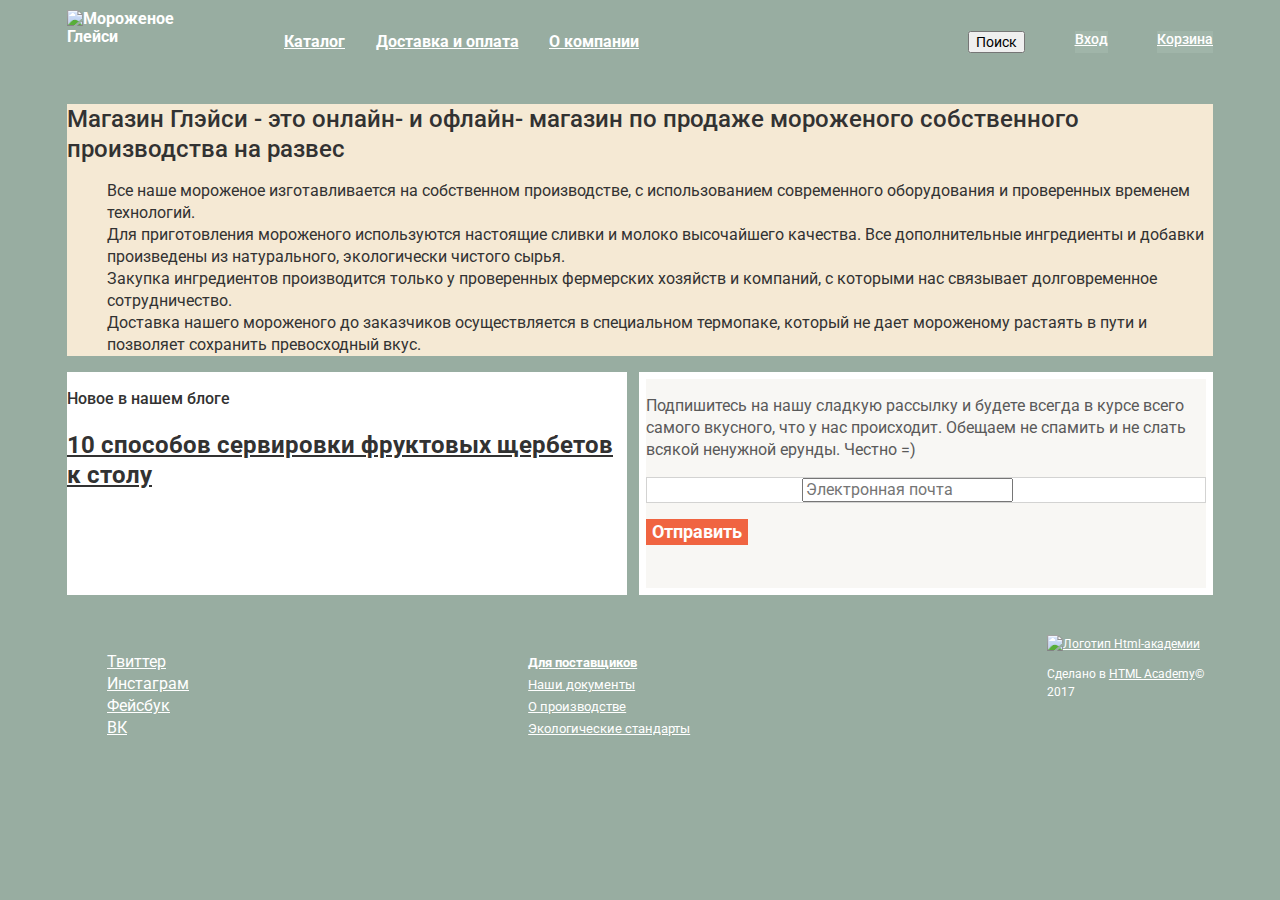
==== index.html @ 8df45f7e "разметила общую сетку страниц" ====
<!DOCTYPE html>
<html lang="ru">
  <head>
    <meta charset="utf-8">
    <title>HTML Academy: Глейси</title>
    <link href="css/normalize.css" rel="stylesheet">
    <link href="https://fonts.googleapis.com/css?family=Roboto:400,500,700&amp;subset=cyrillic" rel="stylesheet">
    <link href="css/style.css" rel="stylesheet">
  </head>
  <body>
  	<header class="header">
      <nav class="navigation container text-strong">
      	<a class="header-logo"><img src="img/logo.svg" width="162" height="75" alt="Мороженое Глейси">
      	</a>
        <ul class="site-navigation nav-general page-list">
        	<li><a href="catalog.html" class="site-navigation-item text-light">Каталог</a>
                <ul class="popup catalog-menu page-list">
                <li class="catalog-menu-item">
                  <a href="#" class="catalog-menu-item-new text-light">Новинки</a>
                </li>
                <li class="catalog-menu-item">
                  <a href="сatalog.html" class="text-light">Сливочное</a>
                </li>
                <li class="catalog-menu-item">
                  <a href="#" class="text-light">Щербеты</a>
                </li>
                <li class="catalog-menu-item">
                  <a href="#" class="text-light">Фруктовый лед</a>
                </li>
                <li class="catalog-menu-item">
                  <a href="#" class="text-light">Мелорин</a>
                </li>
                </ul>
           </li>     
           <li><a href="delivery-and-payment.html" class="site-navigation-item text-light">Доставка и оплата</a></li>
        	 <li><a href="about-company.html" class="site-navigation-item text-light">О компании</a></li>
        </ul>
        <ul class="user-navigation nav-general text-style page-list text-color">
          <li class="user-navigation-item search text-medium"><button>Поиск</button>
            <div class="popup">
              <form action="https://echo.htmlacademy.ru" method="post">
                <label class="visually-hidden" for="search">Введите в форму интересующий вас товар</label>
                  <input type="search" class="input-field" name="search" id="search" placeholder="Что ищем?">
              </form>
            </div>
          </li>
          <li class="user-navigation-item login text-medium"><a href="login.html" class="text-light">Вход</a>
            <div class="popup">
            <form action="https://echo.htmlacademy.ru" method="post">
              <p><label class="visually-hidden" for="email-login">Введите вашу электронную почту</label>
                 <input type="email" class="input-field" name="email" placeholder="Электронная почта" id="email-login">
              </p>
              <p><label class="visually-hidden" for="password">Введите пароль</label>
              <input type="password" class="input-field" name="password" placeholder="Пароль" id="password">
              </p>
              <div class="login-links">
              <button class="button text-strong" type="submit">Войти</button>
              <a href="forgot-my-password.html" class="account text-light">Забыли пароль?</a>
              <a href="create-an-account.html" class="account text-light">Новая регистрация</a>
              </div>
            </form>
          </div>
          </li>
          <li class="user-navigation-item cart text-medium"><a href="cart.html" class="text-light">Корзина</a></li>
        </ul>
      </nav>  		
  	</header>
  	<main class="container">
  		<section class="information">
  			<h1 class="text-title info text-medium text-color">Магазин Глэйси - это онлайн- и офлайн- магазин по продаже мороженого собственного производства на развес</h1>
  			<ul class="information-list page-list">
  				<li class="information-item text-color">Все наше мороженое изготавливается на собственном производстве, с использованием современного оборудования и проверенных временем технологий.</li>
  				<li class="information-item text-color">Для приготовления мороженого используются настоящие сливки и молоко высочайшего качества. Все дополнительные ингредиенты и добавки произведены из натурального, экологически чистого сырья.</li>
  				<li class="information-item text-color">Закупка ингредиентов  производится только у проверенных фермерских хозяйств и компаний, с которыми нас связывает долговременное сотрудничество.</li>
  				<li class="information-item text-color">Доставка нашего мороженого до заказчиков осуществляется в специальном термопаке, который не дает мороженому растаять в пути и позволяет сохранить превосходный вкус.</li>
  			</ul>
  		</section>
      <div class="blog-and-emailing">
  		<article class="blog">
        <p class="new-in-blog text-medium text-color">Новое в нашем блоге</p>
  			<h2><a href="gllacy-blog.html" class="text-title blog-title text-strong text-color text-light">10 способов сервировки фруктовых щербетов к столу</a></h2>
  		</article>
      <div class="emailing">
        <div class="base">
        <p class="sweet-mailout">Подпишитесь на нашу сладкую рассылку и будете всегда в курсе всего самого вкусного, что у нас происходит. Обещаем не спамить и не слать всякой ненужной ерунды. Честно =) 
        </p>
        <form action="https://echo.htmlacademy.ru" method="post">
          <p class="emailing-form">
            <label class="visually-hidden" for="emailing-form">Введите вашу почту</label>
          <input type="email" class="input-field" name="emailing-form" id="emailing-form" placeholder="Электронная почта">   
          </p>
          <button class="button text-strong" type="submit">Отправить</button>       
        </form>
      </div>
      </div>
      </div>
      <!-- Здесь будет карта и инфа-->
        <section class="popup feedback">
        <form action="https://echo.htmlacademy.ru" method="post">
          <h2 class="visually-hidden">Связаться с нами</h2>
          <p class="popup feedback-title">Мы обязательно вам ответим!</p>
          <button class="modal-close" type="button">Закрыть форму обратной связи</button>
            <p><label class="visually-hidden" for="enter-name">Введите ваши имя</label>
            <input type="text" class="input-field" name="name" placeholder="Как вас зовут?" id="enter-name" value=""></p>
            <p><label class="visually-hidden" for="email">Введите вашу почту</label>
              <input type="email" class="input-field" name="email" id="email" placeholder="Ваша почта для ответа?" value="">              
            </p>
            <p>
              <label class="visually-hidden" for="claim">Введите здесь ваш вопрос или ваше предложение</label>
              <textarea name="claim" id="claim" placeholder="Напишите что-нибудь..." cols="47" rows="5"></textarea>
            </p>
            <button class="button text-strong" type="submit">Отправить</button>
        </form>
      </section>
  	</main>
    <footer class="footer container">
        <ul class="footer-social text-light page-list">
          <li><a href="#" class="social-button twitter text-light">Твиттер</a></li>
          <li><a href="#" class="social-button instagram text-light">Инстаграм</a></li>
          <li><a href="#" class="social-button facebook text-light">Фейсбук</a></li>
          <li><a href="#" class="social-button vk text-light">ВК</a></li>
        </ul> 
        <ul class="footer-info-list text-light page-list">
          <li><a href="#" class="footer-info-item text-strong text-light">Для поставщиков</a></li>
          <li><a href="#" class="footer-info-item text-light">Наши документы</a></li>
          <li><a href="#" class="footer-info-item text-light">О производстве</a></li>
          <li><a href="#" class="footer-info-item text-light">Экологические стандарты</a></li>
        </ul>
     <div class="footer-copyright">
      <a href="https://htmlacademy.ru/intensive/htmlcss" class="text-light"><img src="img/logo-htmlacademy-small.svg" height="43" width="122" alt="Логотип Html-академии"></a>
      <p>Сделано в <a href="https://htmlacademy.ru/intensive/htmlcss" class="text-light">HTML Academy</a>© 2017</p>     
     </div>   
    </footer>
  </body>
</html>
---- css/style.css ----
body {
	margin: 0;
	padding: 0;

	font-family: 'Roboto', Tahoma, sans-serif;
	font-size: 16px;
	line-height: 22px;
	font-weight: 400;
	color: #ffffff;

	background-color: #98ada1;
}
.text-light {
	color: #ffffff;
}
.text-light:hover,
.text-light:focus {
	color: #e84d37;
}
.page-list {
	list-style: none;
}
.popup {
	display: none;
}
.text-strong {
	font-weight: 700;
}
.navigation {
	line-height: 18px;
}
.site-navigation a:hover,
.site-navigation a:focus {
	color: #323232;
	background-color: #f7f6f3;
}
.text-color {
	color: #323232;
}
.text-style {
	font-size: 14px;
	line-height: 16px;
}
.user-navigation-item {
	background-color: #a0b5a9;
}
.text-medium {
	font-weight: 500;
}
.site-navigation-current {
	color: #ffffff;
	background-color: #d07058;
}
.cart-current {
    color: #343434;
    background-color: #f7f6f3;
}
.telephone-number {
	font-size: 22px;
	line-height: 24px;
}
.catalog-main-title {
	font-size: 35px;
	line-height: 41px;
}
.information {
	background-color: #f5e9d4;
    background-image: url("../img/waffle-background.jpg");
    background-position: center;
    background-repeat: repeat;
}
.text-title {
	font-size: 24px;
	line-height: 30px;
}
.blog {
	background-color: #ffffff;
	background-image: url("../img/strawberry-background.jpg");
	background-position: 0 0;
    background-repeat: no-repeat;
}
.emailing {
	background-color: #f8f7f4;
	background-image: url("../img/emzailing-background.png");
	background-repeat: no-repeat;
	background-size: 547px 111px;
	background-position: left; 
	border: 7px solid white;
	border-image-source: url("../img/e-mailing-background.svg");
	border-image-repeat: no-repeat;
	border-image-slice: 7;
}
.sweet-mailout {
	color: #5a5a5a;
}
.emailing-form {
	border: 1px solid #d3d3d2;
	background-color: #ffffff;
}
.input-field:hover {
	border: 2px solid #c7c6c5;
}
.input-field:focus {
	border: 2px solid #8fbdec;
}
.button {
	color: #fefefe;
	background-color: #f06441;
	font-size: 18px;
	line-height: 24px;
	text-align: center;
	border: none;
}
.button:hover {
	background-color:#f27f65;
}
.price {
	font-size: 45px;
	line-height: 45px;
	text-align: left;
}
.measure {
	font-size: 22.5px;
	line-height: 25px;
}
.catalog-item-title {
	text-align: center;
}

.footer-info-item {
	font-size: 13px;
	line-height: 18px;
}
.footer-copyright {
	font-size: 12px;
	line-height: 18px;
}
/* Сеточные стили*/
.header {
	margin-bottom: 20px;
}
.container {
	width: 1146px;
	margin: 0 auto;
	padding: 0 10px;
}
.header-logo {
	width: 154px;
	height: 64px;
	padding-top: 10px;
	padding-bottom: 10px;
	padding-right: 23px;
}
.navigation {
	display: flex;
	flex-direction: row;
	align-items: center;
}
.site-navigation {
	display: flex;
	flex-direction: row;
	justify-content: space-between;
	width: 355px;
}
.user-navigation {
	margin-left: auto;
	display: flex;
	flex-direction: row;
	justify-content: space-between;
	width: 245px;
}
.information {
	margin: 0px;
	padding:0px;
}
.blog-and-emailing {
	display: flex;
	flex-direction: row;
	justify-content: space-between;
	margin-bottom: 40px;
	min-height: 223px;
}
.blog {
	margin: 0px;
	padding: 0px;
	width: 560px;
}
.emailing {
	margin: 0px;
	padding: 0px;
	width: 560px;
}
.footer {
	margin-top: 18px;
	display: flex;
}
.footer-social {
	width: 190px;
	margin-right: 215px;
}
.footer-info-list {
	width: 330px;
	margin-right: 230px;
}
.footer-copyright {
	width: 190px;
}

/* Каталог */
.page-top-content {
	display: flex;
	flex-direction: row;
	justify-content: space-between;
	margin: 0;
	margin-bottom: 9px;
}
.breadcrumbs {
	list-style: none;
	padding: 0;
  	margin: 0;
	display: flex;
	direction: row;
	justify-content: space-between;
	width: 223px;
}
.contact-info {
	padding: 0;
  	margin: 0;
  	display: flex;
  	flex-direction: column;
  	align-items: flex-end;
}
.catalog-main-title {
	margin: 0px;
	padding: 0px;
	margin-bottom: 35px;
}
.catalog-item {
	margin: 0;
	padding: 0;
	width: 267px;
	margin-right: 26px;
	margin-bottom: 40px;
}
.catalog-list {
  padding: 0;
  margin: 0;

  list-style: none;

  display: flex;
  flex-wrap: wrap;
  justify-content: space-between;
}
.catalog-item:nth-child(4n) {
  margin-right: 0;
}
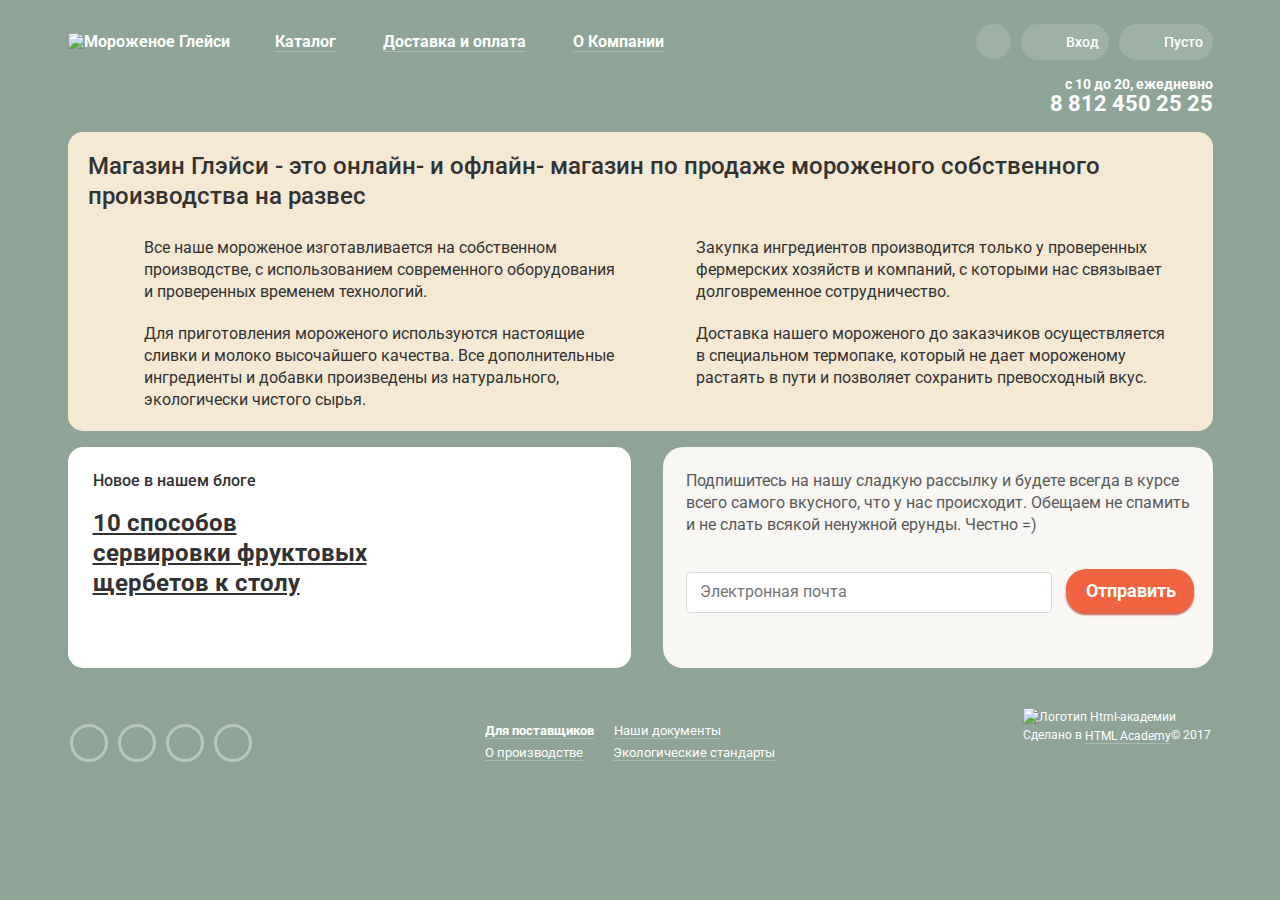
==== commit d7410efa: "Внесла изменения" ====
--- a/index.html
+++ b/index.html
@@ -9,97 +9,98 @@
   </head>
   <body>
   	<header class="header">
-      <nav class="navigation container text-strong">
-      	<a class="header-logo"><img src="img/logo.svg" width="162" height="75" alt="Мороженое Глейси">
-      	</a>
-        <ul class="site-navigation nav-general page-list">
-        	<li><a href="catalog.html" class="site-navigation-item text-light">Каталог</a>
-                <ul class="popup catalog-menu page-list">
-                <li class="catalog-menu-item">
-                  <a href="#" class="catalog-menu-item-new text-light">Новинки</a>
+      <nav class="navigation container text-strong flex-style">
+      	<div class="header-logo"><img src="img/logo.svg" width="154" height="64" alt="Мороженое Глейси"></div>
+        <ul class="site-navigation nav-general page-list flex-style">
+        	<li><a href="catalog.html" class="site-navigation-item catalog-menu-main text-light"><span class="underline">Каталог</span></a>
+                <ul class="popup catalog-menu-dropdown page-list">
+                <li class="catalog-menu-item catalog-menu-item-new">
+                  <a class="text-light text-strong menu-link">Новинки</a>
                 </li>
                 <li class="catalog-menu-item">
-                  <a href="сatalog.html" class="text-light">Сливочное</a>
+                  <a href="catalog.html" class="text-light menu-link">Сливочное</a>
                 </li>
                 <li class="catalog-menu-item">
-                  <a href="#" class="text-light">Щербеты</a>
+                  <a href="#" class="text-light menu-link">Щербеты</a>
                 </li>
                 <li class="catalog-menu-item">
-                  <a href="#" class="text-light">Фруктовый лед</a>
+                  <a href="#" class="text-light menu-link">Фруктовый лед</a>
                 </li>
                 <li class="catalog-menu-item">
-                  <a href="#" class="text-light">Мелорин</a>
+                  <a href="#" class="text-light menu-link">Мелорин</a>
                 </li>
                 </ul>
            </li>     
-           <li><a href="delivery-and-payment.html" class="site-navigation-item text-light">Доставка и оплата</a></li>
-        	 <li><a href="about-company.html" class="site-navigation-item text-light">О компании</a></li>
+           <li><a href="delivery-and-payment.html" class="site-navigation-item text-light"><span class="underline">Доставка и оплата</span></a></li>
+        	 <li><a href="about-company.html" class="site-navigation-item text-light"><span class="underline">О Компании</span></a></li>
         </ul>
-        <ul class="user-navigation nav-general text-style page-list text-color">
-          <li class="user-navigation-item search text-medium"><button>Поиск</button>
-            <div class="popup">
+        <ul class="user-navigation nav-general text-style page-list text-color flex-style">
+          <li class="user-navigation-item text-medium"><a href="search.html" class="search"></a>
+            <div class="popup search-menu">
               <form action="https://echo.htmlacademy.ru" method="post">
                 <label class="visually-hidden" for="search">Введите в форму интересующий вас товар</label>
                   <input type="search" class="input-field" name="search" id="search" placeholder="Что ищем?">
               </form>
             </div>
           </li>
-          <li class="user-navigation-item login text-medium"><a href="login.html" class="text-light">Вход</a>
-            <div class="popup">
-            <form action="https://echo.htmlacademy.ru" method="post">
-              <p><label class="visually-hidden" for="email-login">Введите вашу электронную почту</label>
-                 <input type="email" class="input-field" name="email" placeholder="Электронная почта" id="email-login">
-              </p>
-              <p><label class="visually-hidden" for="password">Введите пароль</label>
-              <input type="password" class="input-field" name="password" placeholder="Пароль" id="password">
-              </p>
-              <div class="login-links">
-              <button class="button text-strong" type="submit">Войти</button>
-              <a href="forgot-my-password.html" class="account text-light">Забыли пароль?</a>
-              <a href="create-an-account.html" class="account text-light">Новая регистрация</a>
-              </div>
-            </form>
-          </div>
+          <li class="user-navigation-item text-medium"><a href="login.html" class="text-light login padding-brother common-radius">Вход</a>
+            <div class="popup login-menu">
+             <form action="https://echo.htmlacademy.ru" method="post">
+                  <p><label class="visually-hidden" for="email-login">Введите вашу электронную почту</label>
+                      <input type="email" class="input-field" name="email" placeholder="Электронная почта" id="email-login"></p>
+                  <p><label class="visually-hidden" for="password">Введите пароль</label>
+                      <input type="password" class="input-field" name="password" placeholder="Пароль" id="password"></p>
+                  <div class="login-links flex-style">
+                     <button class="button login-button text-strong" type="submit">Войти</button>
+                     <ul class="page-list account-list">
+                        <li><a href="forgot-my-password.html" class="account text-light text-color">Забыли пароль?</a></li>
+                        <li><a href="create-an-account.html" class="account text-light text-color">Новая регистрация</a></li>
+                     </ul>
+                  </div>
+             </form>
+            </div>
           </li>
-          <li class="user-navigation-item cart text-medium"><a href="cart.html" class="text-light">Корзина</a></li>
+          <li class="user-navigation-item text-medium"><a href="cart.html" class="cart text-light padding-brother common-radius">Пусто</a></li>
         </ul>
       </nav>  		
   	</header>
   	<main class="container">
+      <div class="contact-info">
+         <span class="working-hours text-style text-strong">с 10 до 20, ежедневно</span>
+         <span class="telephone-number text-strong">8 812 450 25 25</span>
+      </div>
   		<section class="information">
   			<h1 class="text-title info text-medium text-color">Магазин Глэйси - это онлайн- и офлайн- магазин по продаже мороженого собственного производства на развес</h1>
   			<ul class="information-list page-list">
-  				<li class="information-item text-color">Все наше мороженое изготавливается на собственном производстве, с использованием современного оборудования и проверенных временем технологий.</li>
-  				<li class="information-item text-color">Для приготовления мороженого используются настоящие сливки и молоко высочайшего качества. Все дополнительные ингредиенты и добавки произведены из натурального, экологически чистого сырья.</li>
-  				<li class="information-item text-color">Закупка ингредиентов  производится только у проверенных фермерских хозяйств и компаний, с которыми нас связывает долговременное сотрудничество.</li>
-  				<li class="information-item text-color">Доставка нашего мороженого до заказчиков осуществляется в специальном термопаке, который не дает мороженому растаять в пути и позволяет сохранить превосходный вкус.</li>
+  				<li class="information-item text-color item-1">Все наше мороженое изготавливается на собственном производстве, с использованием современного оборудования и проверенных временем технологий.</li>
+  				<li class="information-item text-color item-2">Закупка ингредиентов  производится только у проверенных фермерских хозяйств и компаний, с которыми нас связывает долговременное сотрудничество.</li>
+  				<li class="information-item text-color item-3">Для приготовления мороженого используются настоящие сливки и молоко высочайшего качества. Все дополнительные ингредиенты и добавки произведены из натурального, экологически чистого сырья.</li>
+  				<li class="information-item text-color item-4">Доставка нашего мороженого до заказчиков осуществляется в специальном термопаке, который не дает мороженому растаять в пути и позволяет сохранить превосходный вкус.</li>
   			</ul>
   		</section>
-      <div class="blog-and-emailing">
+      <div class="blog-and-emailing flex-style">
   		<article class="blog">
         <p class="new-in-blog text-medium text-color">Новое в нашем блоге</p>
   			<h2><a href="gllacy-blog.html" class="text-title blog-title text-strong text-color text-light">10 способов сервировки фруктовых щербетов к столу</a></h2>
   		</article>
-      <div class="emailing">
-        <div class="base">
+      <div class="emailing common-radius">
+        <div class="base common-radius">
         <p class="sweet-mailout">Подпишитесь на нашу сладкую рассылку и будете всегда в курсе всего самого вкусного, что у нас происходит. Обещаем не спамить и не слать всякой ненужной ерунды. Честно =) 
         </p>
-        <form action="https://echo.htmlacademy.ru" method="post">
-          <p class="emailing-form">
+        <form class="emailing-forma" action="https://echo.htmlacademy.ru" method="post">
             <label class="visually-hidden" for="emailing-form">Введите вашу почту</label>
           <input type="email" class="input-field" name="emailing-form" id="emailing-form" placeholder="Электронная почта">   
-          </p>
-          <button class="button text-strong" type="submit">Отправить</button>       
+          <button class="button text-strong subscribe-button" type="submit">Отправить</button>       
         </form>
       </div>
       </div>
       </div>
       <!-- Здесь будет карта и инфа-->
         <section class="popup feedback">
-        <form action="https://echo.htmlacademy.ru" method="post">
           <h2 class="visually-hidden">Связаться с нами</h2>
-          <p class="popup feedback-title">Мы обязательно вам ответим!</p>
+          <p class="feedback-title text-medium">Мы обязательно вам ответим!</p>
           <button class="modal-close" type="button">Закрыть форму обратной связи</button>
+          <form action="https://echo.htmlacademy.ru" method="post">
             <p><label class="visually-hidden" for="enter-name">Введите ваши имя</label>
             <input type="text" class="input-field" name="name" placeholder="Как вас зовут?" id="enter-name" value=""></p>
             <p><label class="visually-hidden" for="email">Введите вашу почту</label>
@@ -107,28 +108,31 @@
             </p>
             <p>
               <label class="visually-hidden" for="claim">Введите здесь ваш вопрос или ваше предложение</label>
-              <textarea name="claim" id="claim" placeholder="Напишите что-нибудь..." cols="47" rows="5"></textarea>
+              <textarea name="claim" id="claim" class="input-field long-field" placeholder="Напишите что-нибудь..." cols="47" rows="5"></textarea>
             </p>
-            <button class="button text-strong" type="submit">Отправить</button>
+            <button class="button text-strong send-button" type="submit">Отправить</button>
         </form>
       </section>
+      <div class="overlay"></div>
   	</main>
-    <footer class="footer container">
+    <footer class="footer container flex-style">
         <ul class="footer-social text-light page-list">
-          <li><a href="#" class="social-button twitter text-light">Твиттер</a></li>
-          <li><a href="#" class="social-button instagram text-light">Инстаграм</a></li>
-          <li><a href="#" class="social-button facebook text-light">Фейсбук</a></li>
-          <li><a href="#" class="social-button vk text-light">ВК</a></li>
+          <li><a href="#" class="social-button twitter text-light"><span class="visually-hidden">Твиттер</span></a></li>
+          <li><a href="#" class="social-button instagram text-light"><span class="visually-hidden">Инстаграм</span></a></li>
+          <li><a href="#" class="social-button facebook text-light"><span class="visually-hidden">Фейсбук</span></a></li>
+          <li><a href="#" class="social-button vk text-light"><span class="visually-hidden">ВК</span></a></li>
         </ul> 
-        <ul class="footer-info-list text-light page-list">
-          <li><a href="#" class="footer-info-item text-strong text-light">Для поставщиков</a></li>
-          <li><a href="#" class="footer-info-item text-light">Наши документы</a></li>
-          <li><a href="#" class="footer-info-item text-light">О производстве</a></li>
-          <li><a href="#" class="footer-info-item text-light">Экологические стандарты</a></li>
-        </ul>
+        <div class="footer-inf">
+          <ul class="footer-info-list text-light page-list">
+            <li><a href="#" class="footer-info-item text-strong text-light heart"><span class="underline">Для поставщиков</span></a></li>
+            <li><a href="#" class="footer-info-item text-light"><span class="underline">Наши документы</span></a></li>
+            <li><a href="#" class="footer-info-item text-light"><span class="underline">О производстве</span></a></li>
+            <li><a href="#" class="footer-info-item text-light eco-stnd"><span class="underline">Экологические стандарты</span></a></li>
+          </ul>
+        </div>
      <div class="footer-copyright">
-      <a href="https://htmlacademy.ru/intensive/htmlcss" class="text-light"><img src="img/logo-htmlacademy-small.svg" height="43" width="122" alt="Логотип Html-академии"></a>
-      <p>Сделано в <a href="https://htmlacademy.ru/intensive/htmlcss" class="text-light">HTML Academy</a>© 2017</p>     
+      <a href="https://htmlacademy.ru/intensive/htmlcss" class="text-light"><img src="img/logo-htmlacademy.svg" height="40" width="110" alt="Логотип Html-академии"></a>
+      <p class="html-a">Сделано в <a href="https://htmlacademy.ru/intensive/htmlcss" class="text-light"><span class="underline">HTML Academy</a>© 2017</p>
      </div>   
     </footer>
   </body>
--- a/css/style.css
+++ b/css/style.css
@@ -1,16 +1,32 @@
 body {
 	margin: 0;
 	padding: 0;
-
 	font-family: 'Roboto', Tahoma, sans-serif;
 	font-size: 16px;
 	line-height: 22px;
 	font-weight: 400;
 	color: #ffffff;
-
-	background-color: #98ada1;
+	background-color: #8da497;
+}
+img {
+  max-width: 100%;
+  height: auto;
+}
+.visually-hidden:not(:focus):not(:active) {
+  position: absolute;
+  width: 1px;
+  height: 1px;
+  margin: -1px;
+  border: 0;
+  padding: 0;
+  white-space: nowrap;
+  clip-path: inset(100%);
+  clip: rect(0 0 0 0);
+  overflow: hidden;
 }
 .text-light {
+	text-decoration: none;
+	vertical-align: middle;
 	color: #ffffff;
 }
 .text-light:hover,
@@ -18,38 +34,98 @@
 	color: #e84d37;
 }
 .page-list {
-	list-style: none;
-}
-.popup {
-	display: none;
+	list-style-type: none;
+}
+.navigation {
+	line-height: 18px;
+}
+.site-navigation {
+	line-height: 30px;
+}
+.nav-general a:hover,
+.nav-general a:focus {
+	color: #323232;
+	background-color: #f7f6f3;
+	border-color: #f7f6f3;
+	border-radius: 20px;
+}
+.nav-general a:active {
+	opacity: 0.95;
+	box-shadow: inset 0px 2px 1px 0px rgba(94, 94, 94, 0.4);
+}
+.nav-general li:hover span {
+    border-bottom: 0px;
+}
+.site-navigation-current,
+.site-navigation-current:hover,
+.site-navigation-current:focus {
+	color: #ffffff;
+	background-color: #d07058;
+	border-radius: 50px;
+}
+.catalog-menu-main {
+	position: relative;
+}
+.text-color {
+	color: #323232;
+}
+.catalog-menu-dropdown {
+	padding: 0;
+    position: absolute;
+    display: none;
+    top: 60px;
+    left: 289px;
+    width: 142px;
+    border-radius: 5px;
+    background-color: #f8f7f4;
+    box-shadow: 0 20px 20px rgba(0,0,0,.4);
+    z-index: 11;
+    overflow: hidden; 
+}
+.menu-link {
+	color: black;
+	display: block;
+	font-size: 14px;
+	font-weight: 400;
+	line-height: 16px;
+    padding: 10px 20px 15px;
+}
+.catalog-menu-item-new {
+	position: relative;
+}
+.catalog-menu-item-new:after {
+	position: absolute;
+    content: "";
+    bottom: 0px;
+    left: 7px;
+    width: 90%;
+    height: 1px;
+    background-color: #d1d0ce;
 }
 .text-strong {
 	font-weight: 700;
 }
-.navigation {
-	line-height: 18px;
-}
-.site-navigation a:hover,
-.site-navigation a:focus {
-	color: #323232;
-	background-color: #f7f6f3;
-}
-.text-color {
-	color: #323232;
+.catalog-menu-dropdown a:hover {
+	background-color: #fbded7;
+}
+.catalog-menu-dropdown a:hover,
+.catalog-menu-dropdown a:active {
+	border-radius: 0;
+}
+.catalog-menu-dropdown a:active {
+	background-color: #f6b5a5;
+	box-shadow: none;
+}
+.catalog-menu-item .link-current {
+	background-color: #d07058;
+	color: #ffffff;
 }
 .text-style {
 	font-size: 14px;
 	line-height: 16px;
 }
-.user-navigation-item {
-	background-color: #a0b5a9;
-}
 .text-medium {
 	font-weight: 500;
-}
-.site-navigation-current {
-	color: #ffffff;
-	background-color: #d07058;
 }
 .cart-current {
     color: #343434;
@@ -79,40 +155,34 @@
 	background-position: 0 0;
     background-repeat: no-repeat;
 }
-.emailing {
-	background-color: #f8f7f4;
-	background-image: url("../img/emzailing-background.png");
-	background-repeat: no-repeat;
-	background-size: 547px 111px;
-	background-position: left; 
-	border: 7px solid white;
-	border-image-source: url("../img/e-mailing-background.svg");
-	border-image-repeat: no-repeat;
-	border-image-slice: 7;
-}
 .sweet-mailout {
 	color: #5a5a5a;
 }
-.emailing-form {
-	border: 1px solid #d3d3d2;
-	background-color: #ffffff;
-}
 .input-field:hover {
-	border: 2px solid #c7c6c5;
+	border: 1px solid #c7c6c5;
 }
 .input-field:focus {
-	border: 2px solid #8fbdec;
+	border-color: #8fbdec;
 }
 .button {
-	color: #fefefe;
-	background-color: #f06441;
+	text-align: center;
 	font-size: 18px;
 	line-height: 24px;
-	text-align: center;
+	font-weight: 700;
 	border: none;
+	border-radius: 20px;
+	background-color: #f06441;
+	color: #fefefe;
+    cursor: pointer;
+    box-shadow: 0px 2px 2px 0px rgba(172, 16, 0, 0.64);
 }
 .button:hover {
-	background-color:#f27f65;
+	background-image: -webkit-linear-gradient( 90deg, rgb(231,74,53) 0%, rgb(242,104,67) 100%);
+	text-shadow: 0px 2px 5px rgba(160, 32, 11, 0.76);
+}
+.button:active {
+	background-image: -webkit-linear-gradient( 90deg, rgb(242,104,67) 0%, rgb(231,74,53) 100%);
+	box-shadow: inset 0px 2px 2px 0px rgba(148, 39, 24, 0.004);
 }
 .price {
 	font-size: 45px;
@@ -125,8 +195,9 @@
 }
 .catalog-item-title {
 	text-align: center;
-}
-
+    margin: 0px 5px;
+   	font-size: 16px;
+}
 .footer-info-item {
 	font-size: 13px;
 	line-height: 18px;
@@ -136,127 +207,613 @@
 	line-height: 18px;
 }
 /* Сеточные стили*/
+/*Index*/
 .header {
-	margin-bottom: 20px;
+	margin-top: 10px;
+	margin-bottom: 2px;
 }
 .container {
-	width: 1146px;
+	width: 1145px;
 	margin: 0 auto;
-	padding: 0 10px;
-}
-.header-logo {
-	width: 154px;
-	height: 64px;
-	padding-top: 10px;
+	padding: 0 15px;
+}
+.flex-style {
+	display: flex;
+	justify-content: space-between;
+}
+.navigation {
+	align-items: center;
+}
+.site-navigation {
+	margin: 0;
+	padding: 0;
+	margin-left: 30px;
+}
+.site-navigation-item {
+	margin-right: 17px;
+	padding: 7px 15px;  
+}
+.underline {
+	border-bottom: 1px solid #a9bbb1;
+}
+.page-list-item {
+	position: relative;
+}
+.page-list-item::before {
+	content: "»";
+	position: absolute;
+	bottom: 16px;
+    left: 59px;
+    width: 100%;
+    height: 1px;
+    color: rgb(255, 255, 255);
+}
+.user-navigation {
+	display: flex;
+	margin-left: auto;	
+}
+.user-navigation-item {
+	margin-right: 10px;
+	position: relative;
+	font-size: 14px;
+	line-height: 16px;
+}
+.user-navigation-item:last-child {
+	margin-right: 0px;
+}
+.padding-brother {
+	padding: 10px 10px 10px 45px;
+}
+.padding-brother:hover {
+	background-color: #f8f7f4;
+	border-radius: 20px;
+}
+.search {
+	display: block;
+	position: relative;
+    width: 31px;
+    height: 31px;
+    background-color: #9db1a5;
+    border-radius: 50%;
+    padding: 2px;
+}
+.search::before {
+    content: "";
+    position: absolute;
+    top: 8px;
+    left: 9px;
+    width: 17px;
+    height: 17px;
+    background-image: url("../img/zoom.svg");
+    background-repeat: no-repeat;
+    background-position: 0 0;
+}
+.search:hover {
+	background-color: #f8f7f4;
+}
+.search:hover::before {
+	background-image: url("../img/zoom-black.svg");
+}
+.search-menu {
+	position: absolute;
+	display: none;
+	left: -307px;
+    top: 38px;
+  	width: 341px;
+  	min-height: 65px;
+	border-radius: 5px;
+	background-color: #f8f7f4;
+	box-shadow: 0 20px 20px rgba(0,0,0,.4);
+	z-index: 10;
+	overflow: hidden;
+}
+.search-menu input {
+	width: 310px;
+    box-sizing: border-box;
+    margin: 20px 15px;
+    padding: 10px 13px;
+    overflow: hidden;
+    border-radius: 5px;
+    border: 1px solid rgba(178,178,178,.52);
+}
+.common-radius {
+	border-radius: 20px;
+}
+.login {
+	display: flex;
+	justify-content: center;
+    flex-basis: 90px;
+    background-color: #9db1a5;
+}
+.login::before {
+    content: "";
+    position: absolute;
+    top: 7px;
+    left: 15px;
+    width: 21px;
+    height: 19px;
+    background-image: url("../img/login.svg");
+    background-repeat: no-repeat;
+    background-position: 0 0;
+ }
+.login:hover::before {
+    background-image: url("../img/log-in-icon-black.svg");
+}
+.login-menu {
+	position: absolute;
+	display: none;
+	left: -190px;
+    top: 40px;
+  	width: 275px;
+  	min-height: 215px;
+	border-radius: 5px;
+	background-color: #f8f7f4;
+	box-shadow: 0 20px 20px rgba(0,0,0,.4);
+	z-index: 11;
+	overflow: hidden;
+}
+.login-menu input {
+	width: 240px;
+    box-sizing: border-box;
+    margin: 10px 15px;
+    padding: 10px 13px;
+    overflow: hidden;
+    border-radius: 5px;
+    border: 1px solid rgba(178,178,178,.52);
+}
+.login-links a {
+    font-size: 13px;
+    font-weight: 400;
+    text-decoration: underline;
+    line-height: 24px;
+}
+.login-button {
+    margin-left: 15px;
+    padding: 10px 25px;
+}
+.account-list {
+    margin: 0;
+    padding: 0;
+    margin-right: 20px;
+    padding-bottom: 0px;
+}
+.cart {
+	display: flex;
+    flex-basis: 90px;
+    background-color: #9db1a5;
+    margin-top: 0;
+}
+.cart::before {
+    content: "";
+    position: absolute;
+    top: 7px;
+    left: 15px;
+    width: 21px;
+    height: 20px;
+    background-image: url("../img/cart-icon.svg");
+    background-repeat: no-repeat;
+    background-position: 0 0;
+ }
+.cart:hover::before {
+    background-image: url("../img/cart-icon-black.svg");
+}
+a.cart-current {
+    text-decoration: none;
+}
+.cart-current {
+    background-color: #ffffff;  
+ }
+.cart-current::before,
+.cart-current:hover::before {
+    content: "";
+    position: absolute;
+    top: 7px;
+    left: 15px;
+    width: 21px;
+    height: 20px;
+    background-image: url("../img/cart-icon-full.svg");
+    background-repeat: no-repeat;
+    background-position: 0 0;
+ }
+.cart-list {
+    position: absolute;
+    display: none;
+    left: -409px;
+    top: 40px;
+    width: 490px;
+    min-height: 240px;
+    padding: 15px 15px 0px;
+    border-radius: 5px;
+    background-color: #f8f7f4;
+    box-shadow: 0 20px 20px rgba(0,0,0,.4);
+    z-index: 12;
+    overflow: hidden;
+}
+.cart-table {
+	width: 100%;
+    padding-left: 90px;
+    padding-top: 10px;
+}
+.table-item {
+	position: relative;
+	font-size: 13px;
+	font-weight: 400;
+	line-height: 16px;
+}
+.table-item td {
+    padding-bottom: 30px;
+    padding-right: 5px;
+    vertical-align: text-top;
+}
+.delete-item {
+	position: absolute;
+	width: 12px;
+	height: 12px;
+	font-size: 0;
+	background-color: transparent;
+	border: 0;
+    left: 24px;
+	cursor: pointer;
+}
+.delete-item:before {
+	content: "";
+	position: absolute;
+	background-image: url("../img/cross.svg");
+	background-repeat: no-repeat;
+    background-position: 0 0;
+	height: 12px;
+	width: 12px;
+	top: 0px;
+    left: 0;
+}
+.table-item:before {
+	content: "";
+    position: absolute;
+    width: 33px;
+    height: 33px;
+    left: 52px;
+    background-repeat: no-repeat;
+    background-position: 0 0;
+    border-radius: 50%;
+}
+.ti-1:before {
+	top: 20px;
+	background-image: url(../img/orange-ice-cream-small.jpg);
+}
+.ti-2:before {
+	top: 70px;
+	background-image: url(../img/srawberry-ice-cream-small.jpg);
+}
+.table-price {
+	color: #9f9f9f;
+}
+.item-name {
+	width: 230px;
+	padding-right: 10px;
+}
+.cart-table a {
+	text-decoration: none;
+}
+.cart-total {
+    text-align: right;
+    position: relative;
+}
+.cart-total:before {
+    content: "";
+    position: absolute;
+    width: 480px;
+    height: 1px;
+    left: 7px;
+    top: -15px;
+    background-color: #cacac7;
+}
+.order-button {
+    width: 170px;
+    margin-top: 5px;
+    margin-left: 320px;
+    padding: 10px;
+}
+.information {
+	text-align: left;
+	border-radius: 15px;
+}
+.information h1 {
+	padding-top: 19px;
+	padding-left: 20px;
 	padding-bottom: 10px;
-	padding-right: 23px;
-}
-.navigation {
+	padding-right: 112px;
+}
+.information-list {
+    display: flex;
+    flex-wrap: wrap;
+    justify-content: space-around;
+}
+.information-item {
+    position: relative;
+    flex-basis: 480px;
+    margin-bottom: 20px;
+}
+.information-list .information-item::before {
+	content: "";
+	position: absolute;
+	width: 49px;
+	height: 49px;
+	left: -56px;
+    top: -14px;
+}
+.information-list .item-1::before {
+	background-image: url("../img/ice-cream-icon.svg");
+}
+.information-list .item-2::before {
+	background-image: url("../img/cow.svg");
+}
+.information-list .item-3::before {
+	background-image: url("../img/leaf.svg");
+}
+.information-list .item-4::before {
+	background-image: url("../img/thermometer.svg");
+}
+.blog-and-emailing {
+	margin-bottom: 40px;
+	min-height: 220px;
+}
+.blog {
+	flex-basis: 47%;
+    margin-right: 25px;
+    border-radius: 15px;
+    padding-left: 25px;
+    padding-top: 7px;
+}
+.blog h2 {
+	max-width: 285px;
+	margin-top: 14px;
+}
+.blog a {
+    text-decoration: underline;
+}
+.base {
+	width: 92.5%;
+    margin: 5px auto;
+    padding: 2px 15px 30px 20px;
+    position: relative;
+    background-color: #f8f7f4;
+}
+.emailing {
+	flex-basis: 48%;
+	background-color: #f8f7f4;
+	background-repeat: no-repeat;
+	background-image: url("../img/e-mailing-background.svg");
+}
+.emailing-forma input {
+	width: 72%;
+	box-sizing: border-box;
+    margin-top: 20px;
+    margin-right: 0;
+    padding: 10px 13px;
+    overflow: hidden;
+    color: #000;
+    white-space: nowrap;
+    border: 1px solid rgba(178,178,178,.52);
+    border-radius: 5px;
+    box-shadow: none;
+    vertical-align: top;
+}
+.subscribe-button {
+    box-sizing: border-box;
+    width: 128px;
+    margin-top: 17px;
+    margin-left: 10px;
+    padding: 10px 20px;
+    vertical-align: top;
+}
+.footer {
+	margin-top: 35px;
+}
+.footer-social {
 	display: flex;
-	flex-direction: row;
-	align-items: center;
-}
-.site-navigation {
+	margin-left: -38px;
+}
+.social-button {
+	display: block;
+	width: 32px;
+	height: 32px;
+	border: 3px solid #c2cec7;
+	border-radius: 50%;
+	margin-right: 10px;
+	background-repeat: no-repeat;
+	background-position: 0 0;
+	opacity: 0.8;
+	width: 32px;
+	height: 32px;
+}
+.twitter {
+	background-image: url("../img/twitter-icon.svg");
+}
+.instagram {
+	background-image: url("../img/insta-icon.svg");
+}
+.facebook {
+	background-image: url("../img/facebook-icon.svg");
+}
+.vk {
+	background-image: url("../img/vk-icon.svg");
+}
+.social-button:hover {
+	opacity: 1;
+}
+.social-button:active {
+	border-color: #dae2de;
+	box-shadow: inset 0px 2px 1px 0px rgba(136, 136, 136, 0.4);
+}
+.footer-inf {
+	width: 315px;
+	margin-top: 12px;
+}
+.footer-info-list {
+	margin: 0;
+	padding: 0;
 	display: flex;
-	flex-direction: row;
-	justify-content: space-between;
-	width: 355px;
-}
-.user-navigation {
-	margin-left: auto;
-	display: flex;
-	flex-direction: row;
-	justify-content: space-between;
-	width: 245px;
-}
-.information {
-	margin: 0px;
-	padding:0px;
-}
-.blog-and-emailing {
-	display: flex;
-	flex-direction: row;
-	justify-content: space-between;
-	margin-bottom: 40px;
-	min-height: 223px;
-}
-.blog {
-	margin: 0px;
-	padding: 0px;
-	width: 560px;
-}
-.emailing {
-	margin: 0px;
-	padding: 0px;
-	width: 560px;
-}
-.footer {
-	margin-top: 18px;
-	display: flex;
-}
-.footer-social {
-	width: 190px;
-	margin-right: 215px;
-}
-.footer-info-list {
-	width: 330px;
-	margin-right: 230px;
+	flex-wrap: wrap;
+}
+.eco-stnd {
+	padding-left: 10px;
+}
+.footer-info-item {
+	position: relative;
+	padding-right: 20px;
+}
+.heart::before{
+	content: "";
+    position: absolute;
+    top: 3px;
+    left: -22px;
+    width: 15px;
+    height: 13px;
+    background-image: url("../img/heart-icon.svg");
+    background-repeat: no-repeat;
+    background-position: 0 0;
 }
 .footer-copyright {
-	width: 190px;
-}
-
+	flex-basis: 190px;
+}
+.footer-copyright p {
+    margin-top: 0px;
+}
 /* Каталог */
 .page-top-content {
-	display: flex;
-	flex-direction: row;
-	justify-content: space-between;
-	margin: 0;
-	margin-bottom: 9px;
+	margin-bottom: 10px;
 }
 .breadcrumbs {
-	list-style: none;
 	padding: 0;
   	margin: 0;
-	display: flex;
-	direction: row;
-	justify-content: space-between;
-	width: 223px;
+ }
+.breadcrumbs-current {
+ 	margin-top: 1px;
+ }
+.page-list-item {
+	margin-right: 20px;
 }
 .contact-info {
-	padding: 0;
-  	margin: 0;
   	display: flex;
   	flex-direction: column;
   	align-items: flex-end;
 }
 .catalog-main-title {
-	margin: 0px;
-	padding: 0px;
 	margin-bottom: 35px;
 }
+.catalog-list {
+  	padding: 0;
+  	margin: 0;
+  	list-style-type: none;
+  	flex-wrap: wrap;
+ 	margin-bottom: 140px;
+}
+.pic-ice-cream {
+    width: 267px;
+    height: 267px;
+    margin-bottom: 5px;
+    border-radius: 50%;
+    z-index: 10;
+}
+.price {
+  text-shadow: 0px 1px 3px rgba(49, 50, 53, 0.5);
+  position: absolute;
+  top: 168px;
+  z-index: 2;
+}
+.fast-view {
+    display: none;
+    position: absolute;
+    width: 200px;
+    padding: 9px 10px;
+    z-index: 3;
+    left: 40px;
+    border-radius: 45px;
+    top: 345px;
+}
 .catalog-item {
+	flex-basis: 265px;
+    min-height: 355px;
+    position: relative;
+    padding: 10px 10px 40px;
+    margin-bottom: -55px;
+    z-index: 10;
+}
+.catalog-item:hover {
+	position: relative;
+	z-index: 11;
+	background-color: rgba(248, 247, 244, 0.2);
+	border-radius: 5px;
+	box-shadow: 0px 20px 20px 0px rgba(0, 0, 0, 0.4);
+}
+.catalog-item:hover> .fast-view {
+	display: block;
+}
+.catalog-item:nth-child(4n) {
+  	margin-right: 0;
+}
+.feedback {
+	display: none;
+	z-index: 13;
+	position: fixed;
+	color: #000000;
+	background-color: #f8f7f4;
+	width: 475px;
+  	padding: 20px 25px 25px;
+  	top: 120px;
+  	left: 50%;
+  	margin-left: -300px;
+  	border-radius: 10px;
+}
+.modal-close {
+	position: absolute;
+	width: 20px;
+	height: 20px;
+	font-size: 0;
+	background-color: transparent;
+	background-image: url("../img/cross-big.svg");
+	border: 0;
+    left: 490px;
+    top: 15px;
+	cursor: pointer;
+}
+.feedback-title {
 	margin: 0;
-	padding: 0;
-	width: 267px;
-	margin-right: 26px;
-	margin-bottom: 40px;
-}
-.catalog-list {
-  padding: 0;
-  margin: 0;
-
-  list-style: none;
-
-  display: flex;
-  flex-wrap: wrap;
-  justify-content: space-between;
-}
-.catalog-item:nth-child(4n) {
-  margin-right: 0;
-}
-
-
-
-
-
+	font-size: 24px;
+	line-height: 28px;
+	margin-bottom: 20px;
+}
+.input-field {
+	box-sizing: border-box;
+	width: 55%;
+	margin-bottom: 20px;
+    margin-right: 0;
+    padding: 10px 13px;
+    overflow: hidden;
+    color: #000;
+    white-space: nowrap;
+    border: 1px solid rgba(178,178,178,.52);
+    border-radius: 5px;
+    box-shadow: none;
+    vertical-align: top;
+}
+.long-field {
+	width: 98%;
+}
+.send-button {
+	box-sizing: border-box;
+    width: 140px;
+    margin-left: 325px;
+    padding: 10px 20px;
+    vertical-align: top;
+}
+.overlay {
+	display: none;
+	position: fixed;
+	top: 0%;
+	left: 0%;
+	width: 100%;
+	height: 100%;
+	background-color: rgba(68, 96, 148,.3);
+	z-index: 1;
+}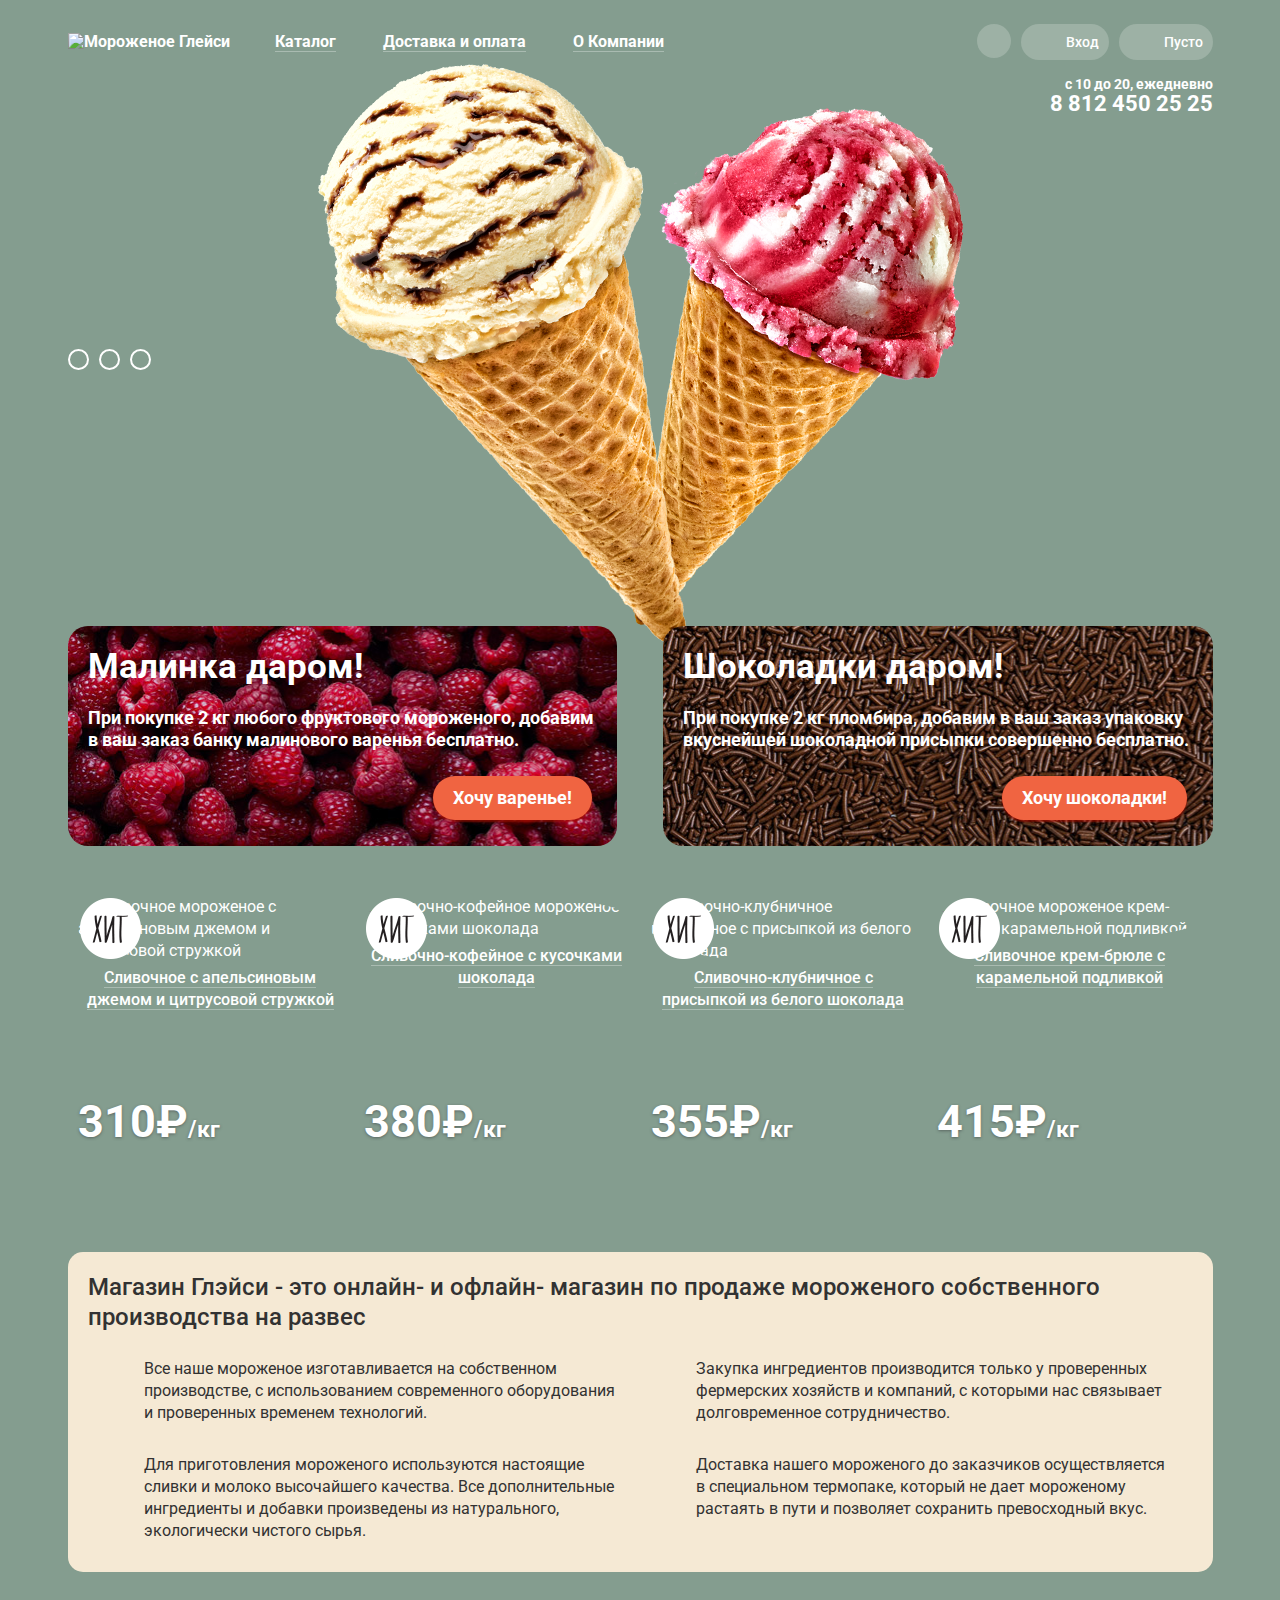
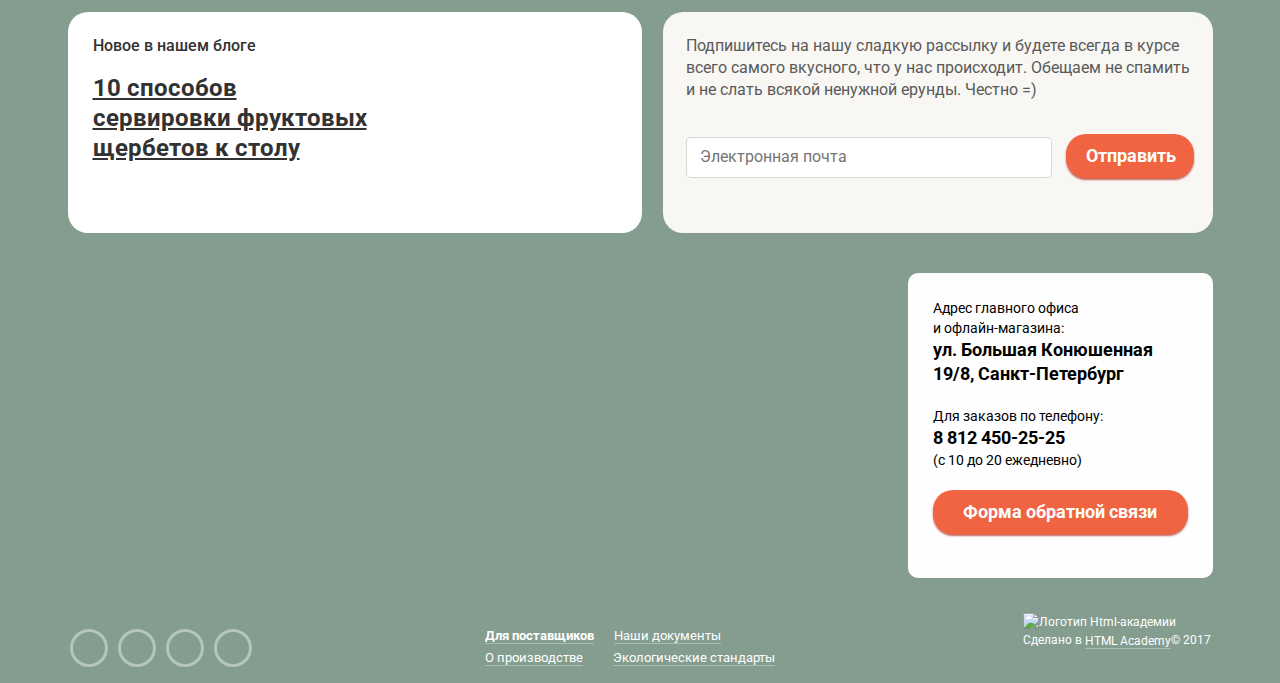
==== commit c522bd63: "Разметила недостающие блоки на главной странице(кроме слайдера и карты) и пагинатор в каталоге" ====
--- a/index.html
+++ b/index.html
@@ -8,6 +8,7 @@
     <link href="css/style.css" rel="stylesheet">
   </head>
   <body>
+    <div class="site-wrapper">
   	<header class="header">
       <nav class="navigation container text-strong flex-style">
       	<div class="header-logo"><img src="img/logo.svg" width="154" height="64" alt="Мороженое Глейси"></div>
@@ -35,7 +36,7 @@
         	 <li><a href="about-company.html" class="site-navigation-item text-light"><span class="underline">О Компании</span></a></li>
         </ul>
         <ul class="user-navigation nav-general text-style page-list text-color flex-style">
-          <li class="user-navigation-item text-medium"><a href="search.html" class="search"></a>
+          <li class="user-navigation-item text-medium"><button type="button" class="search">Поиск</button>
             <div class="popup search-menu">
               <form action="https://echo.htmlacademy.ru" method="post">
                 <label class="visually-hidden" for="search">Введите в форму интересующий вас товар</label>
@@ -46,10 +47,14 @@
           <li class="user-navigation-item text-medium"><a href="login.html" class="text-light login padding-brother common-radius">Вход</a>
             <div class="popup login-menu">
              <form action="https://echo.htmlacademy.ru" method="post">
-                  <p><label class="visually-hidden" for="email-login">Введите вашу электронную почту</label>
-                      <input type="email" class="input-field" name="email" placeholder="Электронная почта" id="email-login"></p>
-                  <p><label class="visually-hidden" for="password">Введите пароль</label>
-                      <input type="password" class="input-field" name="password" placeholder="Пароль" id="password"></p>
+                  <p>
+                      <label class="visually-hidden" for="email-login">Введите вашу электронную почту</label>
+                      <input type="email" class="input-field" name="email" placeholder="Электронная почта" id="email-login">
+                  </p>
+                  <p>
+                      <label class="visually-hidden" for="password">Введите пароль</label>
+                      <input type="password" class="input-field" name="password" placeholder="Пароль" id="password">
+                  </p>
                   <div class="login-links flex-style">
                      <button class="button login-button text-strong" type="submit">Войти</button>
                      <ul class="page-list account-list">
@@ -60,7 +65,8 @@
              </form>
             </div>
           </li>
-          <li class="user-navigation-item text-medium"><a href="cart.html" class="cart text-light padding-brother common-radius">Пусто</a></li>
+          <li class="user-navigation-item text-medium"><a href="cart.html" class="cart text-light padding-brother common-radius">Пусто</a>
+          </li>
         </ul>
       </nav>  		
   	</header>
@@ -69,6 +75,70 @@
          <span class="working-hours text-style text-strong">с 10 до 20, ежедневно</span>
          <span class="telephone-number text-strong">8 812 450 25 25</span>
       </div>
+      <section class="slider">
+        <input class="visually-hidden" type="radio" id="cone-1" name="toggle" checked>
+        <input class="visually-hidden" type="radio" id="cone-2" name="toggle">
+        <input class="visually-hidden" type="radio" id="cone-3" name="toggle">
+        <div class="slider-controls">
+          <label for="cone-1">1</label>
+          <label for="cone-2">2</label>
+          <label for="cone-3">3</label>
+        </div>
+        <ul class="slider-list page-list">
+          <li class="slider-item" id="slide-1">
+            <h3 class="slider-title text-strong">Крем-брюле и пломбир с малиновым джемом</h3>
+            <a class="button slider-button text-light" href="#">Давайте оба!</a>
+          </li>
+          <li class="slider-item" id="slide-2">
+            <h3 class="slider-title text-strong">Шоколадный пломбир и лимонный сорбет</h3>
+            <a class="button slider-button text-light" href="#">Давайте оба!</a>
+          </li>
+          <li class="slider-item" id="slide-3">
+            <h3 class="slider-title text-strong">Пломбир с помадкой и клубничный щербет</h3>
+            <a class="button slider-button text-light" href="#">Давайте оба!</a>
+          </li>
+        </ul> 
+      </section>
+      <div class="customer-capture flex-style promo">
+        <div class="customer-capture-item common-radius raspberry-for-free promo-item">
+          <h2 class="promo-title title-font text-strong">Малинка даром!</h2>
+          <p class="promo-offer text-strong">При покупке 2 кг любого фруктового мороженого, добавим в ваш заказ банку малинового варенья бесплатно.</p>
+          <a href="#" class="button cc-button button-left">Хочу варенье!</a>
+        </div>
+        <div class="customer-capture-item common-radius chocolate-for-free promo-item">
+          <h2 class="promo-title title-font text-strong">Шоколадки даром!</h2>
+          <p class="promo-offer text-strong">При покупке 2 кг пломбира, добавим в ваш заказ упаковку вкуснейшей шоколадной присыпки совершенно бесплатно.</p>
+          <a href="#" class="button cc-button button-right">Хочу шоколадки!</a>
+        </div>
+      </div>
+      <section class="bestsellers">
+          <ul class="catalog-list page-list flex-style">
+            <li class="catalog-item bestseller">
+               <div class="catalog-item-pic"><img src="img/orange-ice-cream.jpg" height="272" width="267" class="pic-ice-cream" alt="Сливочное мороженое с апельсиновым джемом и цитрусовой стружкой"></div>
+               <p class="price text-strong">310₽<span class="measure text-strong">/кг</span></p>
+              <h2 class="catalog-item-title text-medium"><span class="underline">Сливочное с апельсиновым джемом и цитрусовой стружкой</span></h2> 
+              <button class="button fast-view" type="button">Быстрый просмотр</button>
+            </li>
+            <li class="catalog-item bestseller">
+              <div class="catalog-item-pic"><img src="img/coffe-ice-cream.jpg" height="272" width="267" class="pic-ice-cream" alt="Сливочно-кофейное мороженое с кусочками шоколада"></div>
+              <p class="price text-strong">380₽<span class="measure text-strong">/кг</span></p>
+              <h2 class="catalog-item-title text-medium"><span class="underline">Сливочно-кофейное с кусочками шоколада</span></h2>
+              <button class="button fast-view" type="button">Быстрый просмотр</button>
+            </li>
+            <li class="catalog-item bestseller">
+              <div class="catalog-item-pic"><img src="img/srawberry-ice-cream.jpg" height="272" width="267" class="pic-ice-cream" alt="Сливочно-клубничное мороженое с присыпкой из белого шоколада"></div>
+              <p class="price text-strong">355₽<span class="measure text-strong">/кг</span></p>
+              <h2 class="catalog-item-title text-medium"><span class="underline">Сливочно-клубничное с присыпкой из белого шоколада</span></h2>
+              <button class="button fast-view" type="button">Быстрый просмотр</button>
+            </li>
+            <li class="catalog-item bestseller">
+              <div class="catalog-item-pic"><img src="img/creme-brulee-ice-cream.jpg" height="272" width="267" class="pic-ice-cream" alt="Сливочное мороженое крем-брюле с карамельной подливкой"></div>
+              <p class="price text-strong">415₽<span class="measure text-strong">/кг</span></p>
+              <h2 class="catalog-item-title text-medium"><span class="underline">Сливочное крем-брюле с карамельной подливкой</span></h2>
+              <button class="button fast-view" type="button">Быстрый просмотр</button>
+            </li>
+            </ul>  
+      </section>
   		<section class="information">
   			<h1 class="text-title info text-medium text-color">Магазин Глэйси - это онлайн- и офлайн- магазин по продаже мороженого собственного производства на развес</h1>
   			<ul class="information-list page-list">
@@ -78,12 +148,12 @@
   				<li class="information-item text-color item-4">Доставка нашего мороженого до заказчиков осуществляется в специальном термопаке, который не дает мороженому растаять в пути и позволяет сохранить превосходный вкус.</li>
   			</ul>
   		</section>
-      <div class="blog-and-emailing flex-style">
-  		<article class="blog">
+      <div class="customer-capture flex-style">
+  		<article class="blog customer-capture-item  common-radius">
         <p class="new-in-blog text-medium text-color">Новое в нашем блоге</p>
   			<h2><a href="gllacy-blog.html" class="text-title blog-title text-strong text-color text-light">10 способов сервировки фруктовых щербетов к столу</a></h2>
   		</article>
-      <div class="emailing common-radius">
+      <div class="emailing common-radius customer-capture-item">
         <div class="base common-radius">
         <p class="sweet-mailout">Подпишитесь на нашу сладкую рассылку и будете всегда в курсе всего самого вкусного, что у нас происходит. Обещаем не спамить и не слать всякой ненужной ерунды. Честно =) 
         </p>
@@ -95,14 +165,27 @@
       </div>
       </div>
       </div>
-      <!-- Здесь будет карта и инфа-->
+      <section>
+      <!-- Здесь будет карта-->
+      <div class="contact-info-full">
+        <p class="small-letters">Адрес главного офиса<br>
+        и офлайн-магазина:<br>
+        <span class="big-letters text-strong">ул. Большая Конюшенная<br> 
+        19/8, Санкт-Петербург</p>
+        <p class="small-letters">Для заказов по телефону:<br>
+        <span class="big-letters text-strong">8 812 450-25-25</span><br> 
+        (с 10 до 20 ежедневно)</p>
+        <button type="button" class="button feedback-button">Форма обратной связи</button>
+      </div>
+      </section>
         <section class="popup feedback">
           <h2 class="visually-hidden">Связаться с нами</h2>
           <p class="feedback-title text-medium">Мы обязательно вам ответим!</p>
           <button class="modal-close" type="button">Закрыть форму обратной связи</button>
           <form action="https://echo.htmlacademy.ru" method="post">
             <p><label class="visually-hidden" for="enter-name">Введите ваши имя</label>
-            <input type="text" class="input-field" name="name" placeholder="Как вас зовут?" id="enter-name" value=""></p>
+            <input type="text" class="input-field" name="name" placeholder="Как вас зовут?" id="enter-name" value="">
+            </p>
             <p><label class="visually-hidden" for="email">Введите вашу почту</label>
               <input type="email" class="input-field" name="email" id="email" placeholder="Ваша почта для ответа?" value="">              
             </p>
@@ -113,7 +196,7 @@
             <button class="button text-strong send-button" type="submit">Отправить</button>
         </form>
       </section>
-      <div class="overlay"></div>
+      <div class="overlay">Подложка</div>
   	</main>
     <footer class="footer container flex-style">
         <ul class="footer-social text-light page-list">
@@ -122,7 +205,7 @@
           <li><a href="#" class="social-button facebook text-light"><span class="visually-hidden">Фейсбук</span></a></li>
           <li><a href="#" class="social-button vk text-light"><span class="visually-hidden">ВК</span></a></li>
         </ul> 
-        <div class="footer-inf">
+        <div class="footer-legal">
           <ul class="footer-info-list text-light page-list">
             <li><a href="#" class="footer-info-item text-strong text-light heart"><span class="underline">Для поставщиков</span></a></li>
             <li><a href="#" class="footer-info-item text-light"><span class="underline">Наши документы</span></a></li>
@@ -132,8 +215,9 @@
         </div>
      <div class="footer-copyright">
       <a href="https://htmlacademy.ru/intensive/htmlcss" class="text-light"><img src="img/logo-htmlacademy.svg" height="40" width="110" alt="Логотип Html-академии"></a>
-      <p class="html-a">Сделано в <a href="https://htmlacademy.ru/intensive/htmlcss" class="text-light"><span class="underline">HTML Academy</a>© 2017</p>
+      <p class="html-a">Сделано в <a href="https://htmlacademy.ru/intensive/htmlcss" class="text-light"><span class="underline">HTML Academy</span></a>© 2017</p>
      </div>   
     </footer>
+    </div>
   </body>
 </html>
--- a/css/style.css
+++ b/css/style.css
@@ -6,7 +6,7 @@
 	line-height: 22px;
 	font-weight: 400;
 	color: #ffffff;
-	background-color: #8da497;
+	background-color: #849d8f;
 }
 img {
   max-width: 100%;
@@ -24,6 +24,13 @@
   clip: rect(0 0 0 0);
   overflow: hidden;
 }
+.site-wrapper {
+  min-width: 940px;
+  background-color: #849d8f;
+  background-image: url("../img/cone-1.png");
+  background-repeat: no-repeat;
+  background-position: top center;
+}
 .text-light {
 	text-decoration: none;
 	vertical-align: middle;
@@ -73,13 +80,13 @@
 	padding: 0;
     position: absolute;
     display: none;
-    top: 60px;
+    top: 65px;
     left: 289px;
     width: 142px;
     border-radius: 5px;
     background-color: #f8f7f4;
     box-shadow: 0 20px 20px rgba(0,0,0,.4);
-    z-index: 11;
+    z-index: 15;
     overflow: hidden; 
 }
 .menu-link {
@@ -152,7 +159,7 @@
 .blog {
 	background-color: #ffffff;
 	background-image: url("../img/strawberry-background.jpg");
-	background-position: 0 0;
+	background-position: 15px 0;
     background-repeat: no-repeat;
 }
 .sweet-mailout {
@@ -179,10 +186,12 @@
 .button:hover {
 	background-image: -webkit-linear-gradient( 90deg, rgb(231,74,53) 0%, rgb(242,104,67) 100%);
 	text-shadow: 0px 2px 5px rgba(160, 32, 11, 0.76);
+	color: #fefefe;
 }
 .button:active {
 	background-image: -webkit-linear-gradient( 90deg, rgb(242,104,67) 0%, rgb(231,74,53) 100%);
 	box-shadow: inset 0px 2px 2px 0px rgba(148, 39, 24, 0.004);
+	color: #fefefe;
 }
 .price {
 	font-size: 45px;
@@ -270,21 +279,24 @@
 }
 .search {
 	display: block;
-	position: relative;
+    position: relative;
     width: 31px;
     height: 31px;
     background-color: #9db1a5;
     border-radius: 50%;
-    padding: 2px;
+    padding: 15px;
+    font-size: 0;
+    cursor: pointer;
+    border-color: transparent;
 }
 .search::before {
     content: "";
     position: absolute;
-    top: 8px;
-    left: 9px;
+    top: 5px;
+    left: 6px;
     width: 17px;
     height: 17px;
-    background-image: url("../img/zoom.svg");
+    background-image: url(../img/zoom.svg);
     background-repeat: no-repeat;
     background-position: 0 0;
 }
@@ -349,7 +361,7 @@
 	border-radius: 5px;
 	background-color: #f8f7f4;
 	box-shadow: 0 20px 20px rgba(0,0,0,.4);
-	z-index: 11;
+	z-index: 15;
 	overflow: hidden;
 }
 .login-menu input {
@@ -426,7 +438,7 @@
     border-radius: 5px;
     background-color: #f8f7f4;
     box-shadow: 0 20px 20px rgba(0,0,0,.4);
-    z-index: 12;
+    z-index: 16;
     overflow: hidden;
 }
 .cart-table {
@@ -516,12 +528,11 @@
 .information {
 	text-align: left;
 	border-radius: 15px;
+	margin-bottom: 40px;
 }
 .information h1 {
-	padding-top: 19px;
-	padding-left: 20px;
-	padding-bottom: 10px;
-	padding-right: 112px;
+	padding: 20px 20px 10px;
+    max-width: 89%;
 }
 .information-list {
     display: flex;
@@ -531,7 +542,7 @@
 .information-item {
     position: relative;
     flex-basis: 480px;
-    margin-bottom: 20px;
+    margin-bottom: 30px;
 }
 .information-list .information-item::before {
 	content: "";
@@ -553,14 +564,120 @@
 .information-list .item-4::before {
 	background-image: url("../img/thermometer.svg");
 }
-.blog-and-emailing {
+.slider {
+  position: relative;
+  padding-top: 320px;
+  text-align: center;
+}
+.slider-list {
+	margin: 0;
+	padding: 0;
+}
+.slider-title {
+	margin: 0 auto;
+	max-width: 670px;
+	font-size: 60px;
+	line-height: 60px;
+	margin-bottom: 30px;
+}
+.slider-button {
+	padding: 15px 40px;
+    font-size: 32px;
+    line-height: 44px;
+    border-radius: 40px;
+}
+.slider-controls {
+  	position: absolute;
+  	bottom: 65px;
+  	left: 0;
+  	z-index: 20;
+  	font-size: 0;
+}
+.slider-controls label {
+  	display: inline-block;
+  	width: 17px;
+  	height: 17px;
+  	margin-right: 10px;
+  	vertical-align: top;
+  	background-color: transparent;
+  	border: 2px solid #ffffff;
+  	border-radius: 50%;
+  	cursor: pointer;
+}
+.slider-item {
+	display: none;
+}
+#cone-1:checked ~ .site-wrapper #slide-1,
+#cone-2:checked ~ .site-wrapper #slide-2,
+#cone-3:checked ~ .site-wrapper #slide-3 {
+	display: block;
+}
+.promo {
+	margin-top: 190px;
+}
+.promo-item {
+	position: relative;
+}
+.promo-title {
+	margin: 20px;
+	padding: 0;
+}
+.promo-offer {
+	margin: 20px;
+	padding: 0;
+	font-size: 18px;
+	line-height: 22px;
+	max-width: 515px;
+}
+.title-font {
+	font-size: 35px;
+	line-height: 41px;
+}
+.raspberry-for-free {
+	background-color: #560218;
+	background-repeat: no-repeat;
+	background-image: url("../img/raspberry-bg.jpg");
+}
+.chocolate-for-free {
+	background-color: #4d2c16;
+	background-repeat: no-repeat;
+	background-image: url("../img/chocolate-bg.jpg");
+}
+.cc-button {
+	position: absolute;
+	padding: 10px 20px;
+	border-radius: 50px;
+    text-decoration: none;
+    top: 150px;
+}
+.button-left {
+    left: 365px;
+}
+.button-right {
+    left: 339px;
+}
+.bestseller {
+	position: relative;
+}
+.bestseller:before {
+	content: "";
+    position: absolute;
+    top: 12px;
+    left: 12px;
+    width: 61px;
+    height: 61px;
+    background-image: url(../img/best-mark.png);
+    background-repeat: no-repeat;
+    background-position: 0 0;
+}
+.customer-capture {
 	margin-bottom: 40px;
 	min-height: 220px;
 }
+.customer-capture-item {
+	flex-basis: 48%;
+}
 .blog {
-	flex-basis: 47%;
-    margin-right: 25px;
-    border-radius: 15px;
     padding-left: 25px;
     padding-top: 7px;
 }
@@ -579,7 +696,6 @@
     background-color: #f8f7f4;
 }
 .emailing {
-	flex-basis: 48%;
 	background-color: #f8f7f4;
 	background-repeat: no-repeat;
 	background-image: url("../img/e-mailing-background.svg");
@@ -606,6 +722,29 @@
     padding: 10px 20px;
     vertical-align: top;
 }
+.contact-info-full {
+	min-height: 255px;
+	background-color: #fefefe;
+	margin-left: 840px;
+	border-radius: 10px;
+	padding: 25px 25px;
+}
+.small-letters {
+	margin: 0;
+	margin-bottom: 20px;
+	padding: 0;
+	color: black;
+	font-size: 14px;
+	line-height: 20px;
+}
+.big-letters {
+	font-size: 18px;
+	line-height: 24px;
+}
+.feedback-button {
+	padding: 10px 25px;
+	width: 100%;
+}
 .footer {
 	margin-top: 35px;
 }
@@ -645,8 +784,8 @@
 	border-color: #dae2de;
 	box-shadow: inset 0px 2px 1px 0px rgba(136, 136, 136, 0.4);
 }
-.footer-inf {
-	width: 315px;
+.footer-legal {
+	max-width: 315px;
 	margin-top: 12px;
 }
 .footer-info-list {
@@ -698,6 +837,62 @@
   	flex-direction: column;
   	align-items: flex-end;
 }
+.filter fieldset {
+	margin: 0;
+}
+.sort-by {
+
+}
+.range-controls {
+  	position: relative;
+  	max-width: 220px;
+  	height: 20px;
+  	padding-top: 15px;
+  	padding-right: 20px;
+  	padding-left: 20px;
+  	background-color: #aabbb1;
+  	border-radius: 20px;
+}
+.range-controls .scale {
+	height: 5px;
+	background: #d1dad3;
+}
+.range-controls .bar {
+    width: 50%;
+    height: 5px;
+    background: #f8f7f4;
+    margin-left: 20px;
+}
+.range-controls .toggle {
+  	position: absolute;
+  	top: 10px;
+  	left: 0;
+    width: 4px;
+  	height: 4px;
+  	padding: 0;
+  	border: 8px solid #ffffff;
+  	background-color: #ababab;
+  	box-shadow: 0 2px 1px 0 #cfcfcf;
+  	border-radius: 50%;
+  	cursor: pointer;
+}
+.range-controls .toggle-min {
+  	left: 30px;
+}
+.range-controls .toggle-max {
+  	left: 130px;
+}
+.catalog {
+	position: relative;
+}
+.catalog::after {
+	content: "";
+	position: absolute;
+	height: 1px;
+	width: 100%;
+	background-color: #a9bbb1;
+	top: 1200px;
+}
 .catalog-main-title {
 	margin-bottom: 35px;
 }
@@ -706,7 +901,6 @@
   	margin: 0;
   	list-style-type: none;
   	flex-wrap: wrap;
- 	margin-bottom: 140px;
 }
 .pic-ice-cream {
     width: 267px;
@@ -751,6 +945,70 @@
 }
 .catalog-item:nth-child(4n) {
   	margin-right: 0;
+}
+.pagination-list {
+	float: right;
+  	display: flex;
+  	flex-wrap: wrap;
+  	padding: 0;
+  	margin: 0;
+  	margin-bottom: 50px;
+}
+.pagination-item {
+	margin-right: 10px;
+	margin-top: 85px;
+}
+.pagination-item:last-child {
+	margin-right: 20px;
+}
+.pagination-item a {
+  	display: block;
+  	padding: 5px 10px;
+   	color: #ffffff;
+   	text-decoration: none;
+}
+.pagination-item a:hover,
+.pagination-item a:focus {
+  	background-color: #9db1a5;
+  	border-radius: 50%;
+}
+.pagination-item a:active,
+.pagination-item-current a,
+.pagination-item-current a:hover {
+	background-color: #ffffff;
+	color: #323232;
+	border-radius: 50%;
+}
+.pagination-item .disabled:hover,
+.pagination-item .next:hover {
+	background-color: transparent;
+}
+.previous,
+.next {
+	font-size: 0;
+	position: relative;
+}
+.previous::before {
+	content: "";
+    position: absolute;
+    background-image: url(../img/arrow-left.png);
+    background-repeat: no-repeat;
+    bottom: 10px;
+    left: 8px;
+    color: #9db1a5;
+    width: 8px;
+    height: 15px;
+}
+.next::after {
+	content: "";
+    position: absolute;
+    background-image: url(../img/arrow-right.png);
+    background-repeat: no-repeat;
+    bottom: 10px;
+    left: 8px;
+    color: #9db1a5;
+    width: 8px;
+    height: 15px;
 }
 .feedback {
 	display: none;
@@ -816,4 +1074,5 @@
 	height: 100%;
 	background-color: rgba(68, 96, 148,.3);
 	z-index: 1;
+	font-size: 0;
 }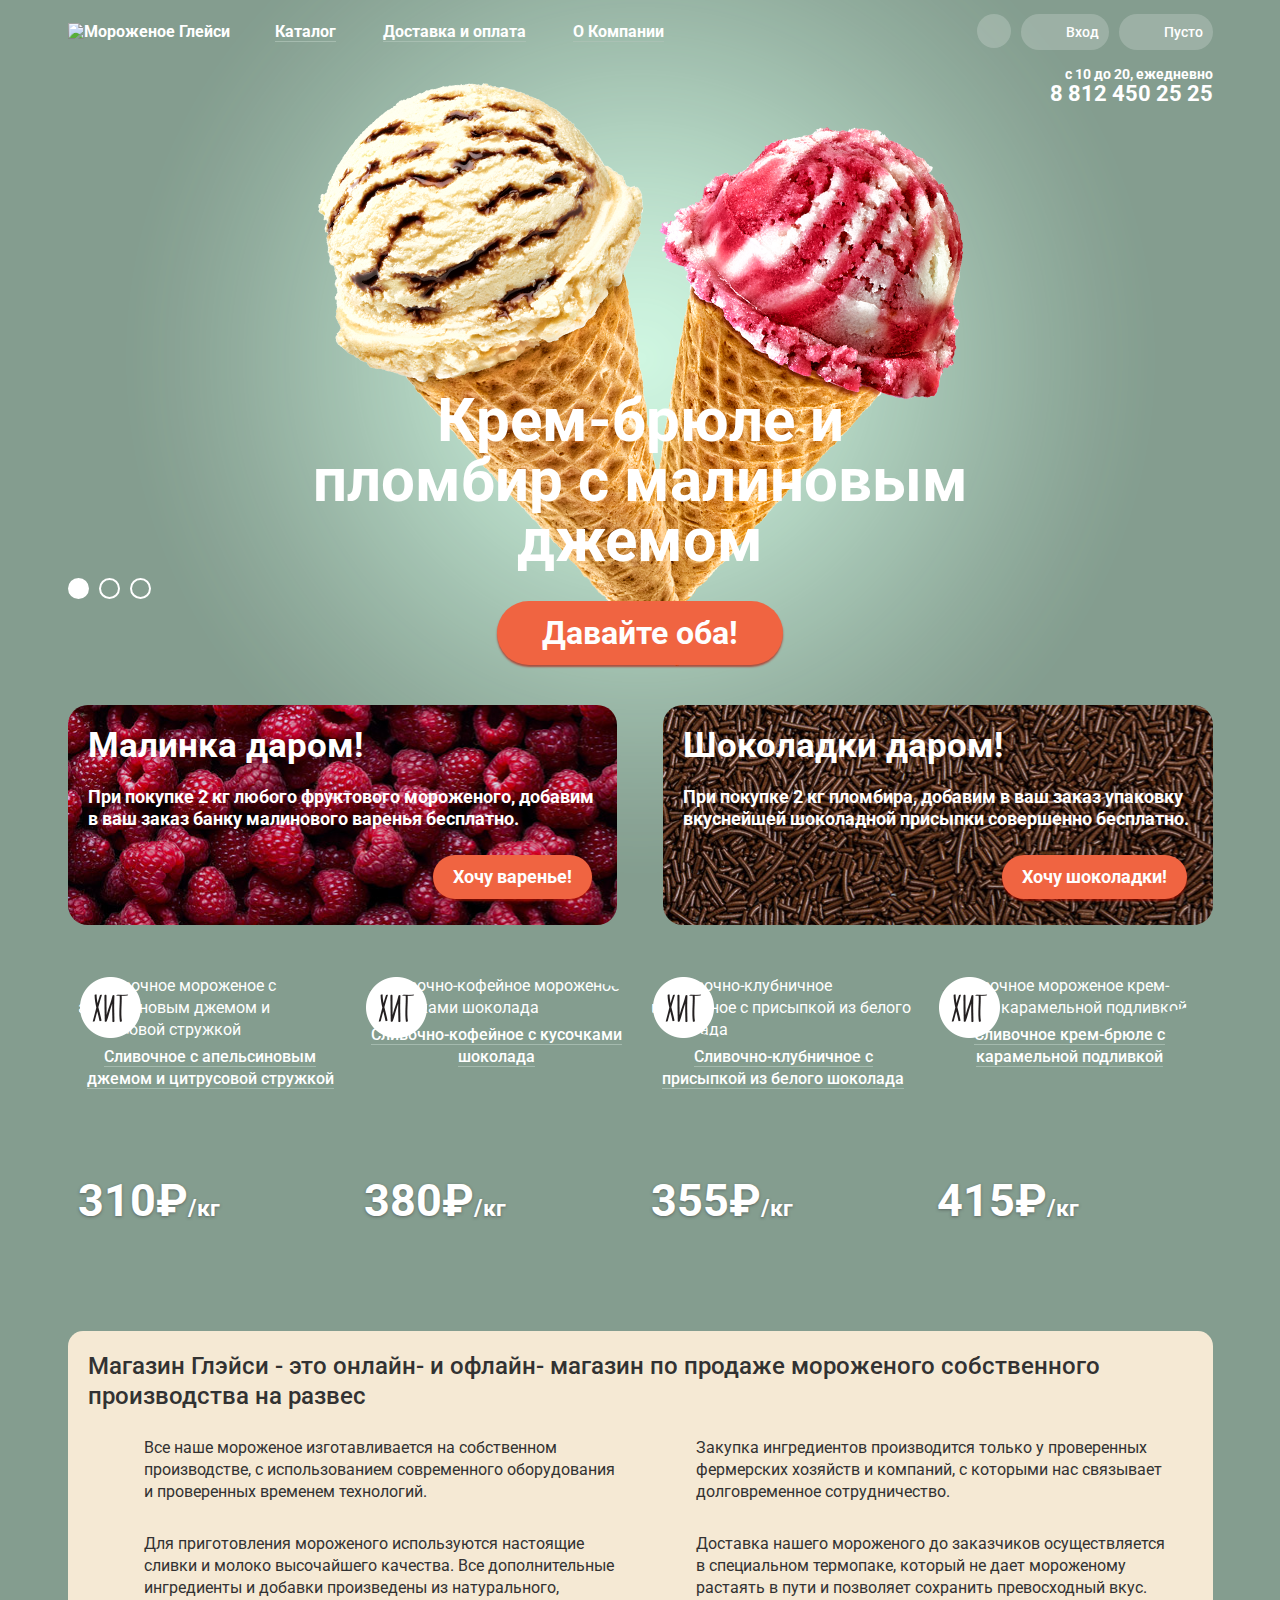
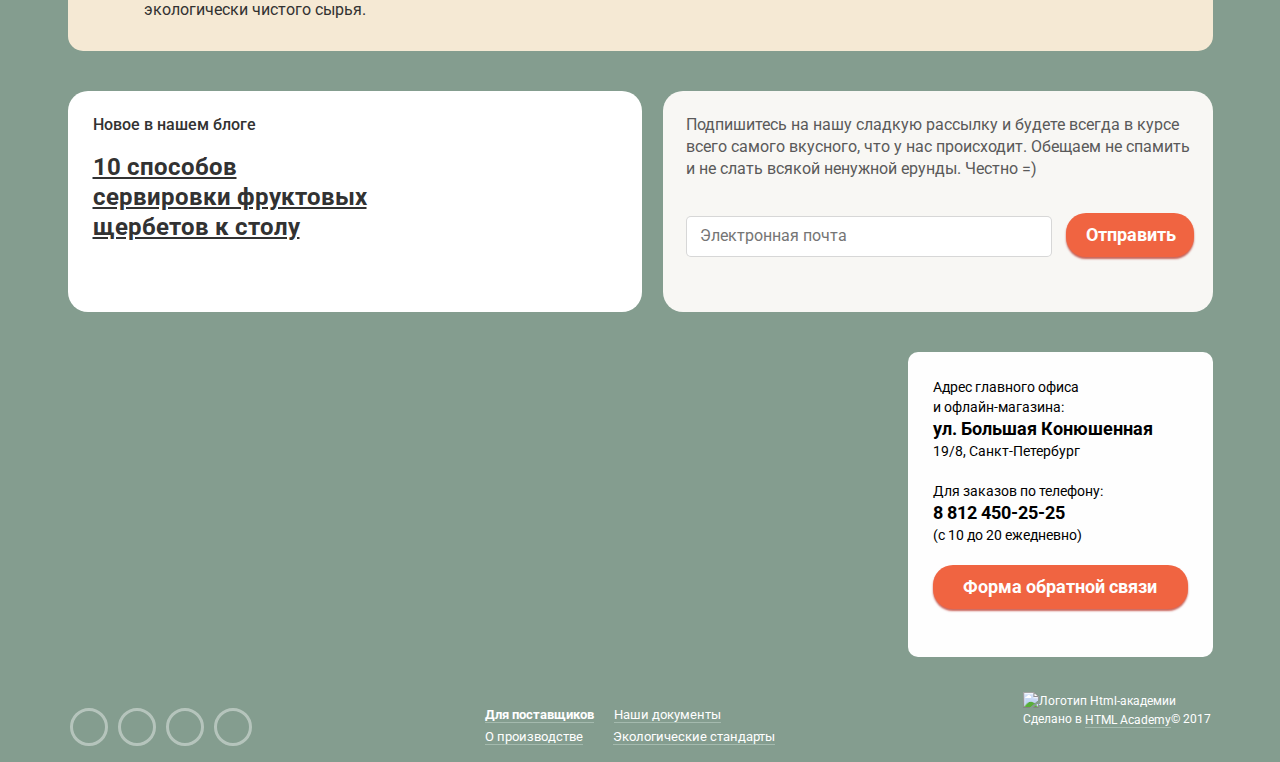
==== commit a09dbb0d: "добавила слайдер и фильтр в каталоге" ====
--- a/index.html
+++ b/index.html
@@ -8,27 +8,31 @@
     <link href="css/style.css" rel="stylesheet">
   </head>
   <body>
+    <input type="radio" id="product-1" name="toggle" checked>
+    <input type="radio" id="product-2" name="toggle">
+    <input type="radio" id="product-3" name="toggle">
     <div class="site-wrapper">
+    <div class="container">
   	<header class="header">
-      <nav class="navigation container text-strong flex-style">
-      	<div class="header-logo"><img src="img/logo.svg" width="154" height="64" alt="Мороженое Глейси"></div>
+      <nav class="navigation text-strong flex-style">
+      	<div class="header-logo"><img src="img/logo.svg" width="154" height="70" alt="Мороженое Глейси"></div>
         <ul class="site-navigation nav-general page-list flex-style">
         	<li><a href="catalog.html" class="site-navigation-item catalog-menu-main text-light"><span class="underline">Каталог</span></a>
                 <ul class="popup catalog-menu-dropdown page-list">
                 <li class="catalog-menu-item catalog-menu-item-new">
-                  <a class="text-light text-strong menu-link">Новинки</a>
-                </li>
-                <li class="catalog-menu-item">
-                  <a href="catalog.html" class="text-light menu-link">Сливочное</a>
-                </li>
-                <li class="catalog-menu-item">
-                  <a href="#" class="text-light menu-link">Щербеты</a>
-                </li>
-                <li class="catalog-menu-item">
-                  <a href="#" class="text-light menu-link">Фруктовый лед</a>
-                </li>
-                <li class="catalog-menu-item">
-                  <a href="#" class="text-light menu-link">Мелорин</a>
+                  <a class="text-light text-strong menu-link text-style">Новинки</a>
+                </li>
+                <li class="catalog-menu-item">
+                  <a href="catalog.html" class="text-light menu-link text-style">Сливочное</a>
+                </li>
+                <li class="catalog-menu-item">
+                  <a href="#" class="text-light menu-link text-style">Щербеты</a>
+                </li>
+                <li class="catalog-menu-item">
+                  <a href="#" class="text-light menu-link text-style">Фруктовый лед</a>
+                </li>
+                <li class="catalog-menu-item">
+                  <a href="#" class="text-light menu-link text-style">Мелорин</a>
                 </li>
                 </ul>
            </li>     
@@ -70,34 +74,31 @@
         </ul>
       </nav>  		
   	</header>
-  	<main class="container">
+  	<main>
       <div class="contact-info">
          <span class="working-hours text-style text-strong">с 10 до 20, ежедневно</span>
          <span class="telephone-number text-strong">8 812 450 25 25</span>
       </div>
       <section class="slider">
-        <input class="visually-hidden" type="radio" id="cone-1" name="toggle" checked>
-        <input class="visually-hidden" type="radio" id="cone-2" name="toggle">
-        <input class="visually-hidden" type="radio" id="cone-3" name="toggle">
-        <div class="slider-controls">
-          <label for="cone-1">1</label>
-          <label for="cone-2">2</label>
-          <label for="cone-3">3</label>
-        </div>
+         <div class="slider-controls">
+            <label for="product-1">1</label>
+            <label for="product-2">2</label>
+            <label for="product-3">3</label>
+          </div>
         <ul class="slider-list page-list">
-          <li class="slider-item" id="slide-1">
-            <h3 class="slider-title text-strong">Крем-брюле и пломбир с малиновым джемом</h3>
-            <a class="button slider-button text-light" href="#">Давайте оба!</a>
-          </li>
-          <li class="slider-item" id="slide-2">
-            <h3 class="slider-title text-strong">Шоколадный пломбир и лимонный сорбет</h3>
-            <a class="button slider-button text-light" href="#">Давайте оба!</a>
-          </li>
-          <li class="slider-item" id="slide-3">
-            <h3 class="slider-title text-strong">Пломбир с помадкой и клубничный щербет</h3>
-            <a class="button slider-button text-light" href="#">Давайте оба!</a>
-          </li>
-        </ul> 
+          <li class="slider-item slide" id="slide1">
+              <h3 class="slide-title">Крем-брюле и пломбир с малиновым джемом</h3>
+              <a class="button slide-button" href="#">Давайте оба!</a>
+            </li>
+            <li class="slider-item slide" id="slide2">
+              <h3 class="slide-title">Шоколадный пломбир и лимонный сорбет</h3>
+              <a class="button slide-button" href="#">Давайте оба!</a>
+            </li>
+            <li class="slider-item slide" id="slide3">
+              <h3 class="slide-title">Пломбир с помадкой и клубничный щербет</h3>
+              <a class="button slide-button" href="#">Давайте оба!</a>
+            </li>
+        </ul>
       </section>
       <div class="customer-capture flex-style promo">
         <div class="customer-capture-item common-radius raspberry-for-free promo-item">
@@ -170,7 +171,7 @@
       <div class="contact-info-full">
         <p class="small-letters">Адрес главного офиса<br>
         и офлайн-магазина:<br>
-        <span class="big-letters text-strong">ул. Большая Конюшенная<br> 
+        <span class="big-letters text-strong">ул. Большая Конюшенная</span><br> 
         19/8, Санкт-Петербург</p>
         <p class="small-letters">Для заказов по телефону:<br>
         <span class="big-letters text-strong">8 812 450-25-25</span><br> 
@@ -198,7 +199,7 @@
       </section>
       <div class="overlay">Подложка</div>
   	</main>
-    <footer class="footer container flex-style">
+    <footer class="footer flex-style">
         <ul class="footer-social text-light page-list">
           <li><a href="#" class="social-button twitter text-light"><span class="visually-hidden">Твиттер</span></a></li>
           <li><a href="#" class="social-button instagram text-light"><span class="visually-hidden">Инстаграм</span></a></li>
@@ -219,5 +220,6 @@
      </div>   
     </footer>
     </div>
+  </div>
   </body>
 </html>
--- a/css/style.css
+++ b/css/style.css
@@ -11,6 +11,9 @@
 img {
   max-width: 100%;
   height: auto;
+}
+body>input[type=radio] {
+	display: none;
 }
 .visually-hidden:not(:focus):not(:active) {
   position: absolute;
@@ -24,13 +27,6 @@
   clip: rect(0 0 0 0);
   overflow: hidden;
 }
-.site-wrapper {
-  min-width: 940px;
-  background-color: #849d8f;
-  background-image: url("../img/cone-1.png");
-  background-repeat: no-repeat;
-  background-position: top center;
-}
 .text-light {
 	text-decoration: none;
 	vertical-align: middle;
@@ -92,9 +88,7 @@
 .menu-link {
 	color: black;
 	display: block;
-	font-size: 14px;
 	font-weight: 400;
-	line-height: 16px;
     padding: 10px 20px 15px;
 }
 .catalog-menu-item-new {
@@ -218,14 +212,95 @@
 /* Сеточные стили*/
 /*Index*/
 .header {
-	margin-top: 10px;
 	margin-bottom: 2px;
+}
+.site-wrapper {
+	min-width: 1175px;
+	background-color: #849d8f;
+  	background-image: url("../img/cone-1.png");
+  	background-repeat: no-repeat;
+  	background-position: top center;
+  	transition: background-image 0.5s ease, background-color 0.5s ease;
 }
 .container {
 	width: 1145px;
 	margin: 0 auto;
 	padding: 0 15px;
 }
+.slider {
+  	position: relative;
+  	padding-top: 285px;
+  	text-align: center;
+  	color: #ffffff;
+}
+.slider-list {
+  	margin: 0;
+  	padding: 0;
+}
+.slide {
+	display: none;
+}
+.slide-title {
+  	max-width: 670px;
+  	margin: 0 auto;
+  	margin-bottom: 30px;
+  	font-size: 60px;
+  	line-height: 60px;
+  	font-weight: 700;
+}
+.slide-button {
+	display: inline-block;
+  	padding: 10px 45px;
+  	font-size: 32px;
+  	line-height: 44px;
+  	font-weight: 700;
+  	vertical-align: top;
+  	text-decoration: none;
+  	border-radius: 50px;
+}
+.slider-controls {
+  	position: absolute;
+  	bottom: 65px;
+  	left: 0;
+  	z-index: 20;
+  	font-size: 0;
+}
+.slider-controls label {
+  	display: inline-block;
+ 	width: 17px;
+  	height: 17px;
+  	margin-right: 10px;
+  	vertical-align: top;
+  	background-color: transparent;
+  	border: 2px solid #ffffff;
+  	border-radius: 50%;
+  	cursor: pointer;
+}
+.slide {
+	display: none;
+}
+#product-1:checked ~ .site-wrapper {
+  background-color: #849d8f;
+  background-image: url("../img/cone-1.png");
+}
+#product-2:checked ~ .site-wrapper {
+  background-color: #8996a6;
+  background-image: url("../img/cone-2.png");
+}
+#product-3:checked ~ .site-wrapper {
+  background-color: #9d8b84;
+  background-image: url("../img/cone-3.png");
+}
+#product-1:checked ~ .site-wrapper #slide1,
+#product-2:checked ~ .site-wrapper #slide2,
+#product-3:checked ~ .site-wrapper #slide3 {
+  display: block;
+}
+#product-1:checked ~ .site-wrapper label[for="product-1"],
+#product-2:checked ~ .site-wrapper label[for="product-2"],
+#product-3:checked ~ .site-wrapper label[for="product-3"] {
+  background-color: #ffffff;
+}
 .flex-style {
 	display: flex;
 	justify-content: space-between;
@@ -243,7 +318,7 @@
 	padding: 7px 15px;  
 }
 .underline {
-	border-bottom: 1px solid #a9bbb1;
+	border-bottom: 1px solid rgba(172, 194, 181, 0.8);
 }
 .page-list-item {
 	position: relative;
@@ -282,7 +357,7 @@
     position: relative;
     width: 31px;
     height: 31px;
-    background-color: #9db1a5;
+	background-color: rgba(255,255,255,.2);
     border-radius: 50%;
     padding: 15px;
     font-size: 0;
@@ -335,7 +410,7 @@
 	display: flex;
 	justify-content: center;
     flex-basis: 90px;
-    background-color: #9db1a5;
+    background-color: rgba(255,255,255,.2);
 }
 .login::before {
     content: "";
@@ -392,7 +467,7 @@
 .cart {
 	display: flex;
     flex-basis: 90px;
-    background-color: #9db1a5;
+    background-color: rgba(255,255,255,.2);
     margin-top: 0;
 }
 .cart::before {
@@ -564,56 +639,8 @@
 .information-list .item-4::before {
 	background-image: url("../img/thermometer.svg");
 }
-.slider {
-  position: relative;
-  padding-top: 320px;
-  text-align: center;
-}
-.slider-list {
-	margin: 0;
-	padding: 0;
-}
-.slider-title {
-	margin: 0 auto;
-	max-width: 670px;
-	font-size: 60px;
-	line-height: 60px;
-	margin-bottom: 30px;
-}
-.slider-button {
-	padding: 15px 40px;
-    font-size: 32px;
-    line-height: 44px;
-    border-radius: 40px;
-}
-.slider-controls {
-  	position: absolute;
-  	bottom: 65px;
-  	left: 0;
-  	z-index: 20;
-  	font-size: 0;
-}
-.slider-controls label {
-  	display: inline-block;
-  	width: 17px;
-  	height: 17px;
-  	margin-right: 10px;
-  	vertical-align: top;
-  	background-color: transparent;
-  	border: 2px solid #ffffff;
-  	border-radius: 50%;
-  	cursor: pointer;
-}
-.slider-item {
-	display: none;
-}
-#cone-1:checked ~ .site-wrapper #slide-1,
-#cone-2:checked ~ .site-wrapper #slide-2,
-#cone-3:checked ~ .site-wrapper #slide-3 {
-	display: block;
-}
 .promo {
-	margin-top: 190px;
+	margin-top: 40px;
 }
 .promo-item {
 	position: relative;
@@ -746,7 +773,16 @@
 	width: 100%;
 }
 .footer {
+	position: relative;
 	margin-top: 35px;
+}
+.footer-catalog::before {
+	content: "";
+	position: absolute;
+	height: 1px;
+	width: 100%;
+	background-color: #a9bbb1;
+	top: -10px;
 }
 .footer-social {
 	display: flex;
@@ -837,25 +873,63 @@
   	flex-direction: column;
   	align-items: flex-end;
 }
-.filter fieldset {
+.filter {
+	margin-bottom: 25px;
+	display: flex;
+}
+.filter-item {
 	margin: 0;
+	padding: 0;
+	margin-right: 10px;
+    margin-bottom: 15px;
+    display: inline-block;
+    vertical-align: top;
+    font-size: 16px;
+    line-height: 18px;
+    border: none;
+}
+.filter-item legend {
+	font-weight: 400;
+	padding-left: 15px;
+	margin-bottom: 5px;
 }
 .sort-by {
-
+	-moz-appearance: none;
+	-webkit-appearance: none;
+	position: relative;
+	padding: 10px 45px 10px 15px;
+	border-radius: 30px;
+	background-color: #aabbb1;
+	color: #ffffff;
+	background-image: url(../img/icon-down-dir-white.svg);
+    background-repeat: no-repeat;
+    background-position: 175px 15px;
+}
+.sort-by .option {
+	background-color: #ffffff;
+	color: #323232;
+}
+.sort-by:hover,
+.sort-by:focus {
+	background-color: #ffffff;
+	color: #323232;
+	background-image: url(../img/icon-down-dir.svg);
 }
 .range-controls {
   	position: relative;
-  	max-width: 220px;
-  	height: 20px;
-  	padding-top: 15px;
-  	padding-right: 20px;
-  	padding-left: 20px;
-  	background-color: #aabbb1;
-  	border-radius: 20px;
+    min-width: 200px;
+    height: 20px;
+    padding: 10px;
+    background-color: #aabbb1;
+    border-radius: 30px;
 }
 .range-controls .scale {
 	height: 5px;
-	background: #d1dad3;
+    background: #d1dad3;
+    width: 90%;
+    position: absolute;
+    padding-top: -4px;
+    top: 16px;
 }
 .range-controls .bar {
     width: 50%;
@@ -882,16 +956,97 @@
 .range-controls .toggle-max {
   	left: 130px;
 }
-.catalog {
-	position: relative;
-}
-.catalog::after {
+.filter-list {
+	margin: 0;
+	padding: 0;
+	display: flex;
+	justify-content: flex-start;
+	background-color: #aabbb1;
+	border-radius: 30px;
+	padding: 11px 15px;
+}
+.filter-form input[type=checkbox],
+.filter-form input[type=radio] {
+	display: none;
+}
+.fat-item {
+	padding-left: 40px;
+}
+.fillers-item {
+	padding-left: 50px;
+}
+.filter-option:last-child {
+	padding-right: 15px;
+}
+.filter-option label {
+	position: relative;
+	cursor: pointer;
+	user-select: none;
+}
+.filter-input-radio + label::before {
+  	content: "";
+  	position: absolute;
+  	width: 25px;
+  	height: 25px;
+  	background-image: url("../img/radio-off.svg");
+  	left: -30px;
+  	top: -3px;
+  	opacity: 0.8;
+}
+.filter-input-radio:checked + label::before {
 	content: "";
-	position: absolute;
-	height: 1px;
-	width: 100%;
-	background-color: #a9bbb1;
-	top: 1200px;
+  	position: absolute;
+  	width: 25px;
+  	height: 25px;
+  	background-image: url("../img/radio-on.svg");
+  	left: -30px;
+  	top: -3px;
+}
+.filter-input-checkbox + label::before {
+  	content: "";
+    position: absolute;
+    width: 23px;
+    height: 23px;
+    background-image: url(../img/checkbox-off.svg);
+    background-repeat: no-repeat;
+    left: -32px;
+    top: -1px;
+    opacity: 0.8;
+}
+.filter-input-checkbox:checked + label::after {
+  	content: "";
+  	position: absolute;  
+  	width: 27px;
+    height: 23px;
+  	background-image: url(../img/checkbox-on.svg);
+  	background-repeat: no-repeat;
+  	left: -32px;
+  	top: -1px;
+  	opacity: 0.8;
+}
+.filter-input-checkbox:hover + label::before,
+.filter-input-radio:hover + label::before {
+	opacity: 1;
+}
+.apply-button {
+	padding: 8px 25px;
+    margin-top: 20px;
+    border: 2px solid #ffffff;
+    background-color: #a6b7ae;
+    color: #ffffff;
+    cursor: pointer;
+}
+.apply-button:hover,
+.apply-button:focus {
+	background-color: #ffffff;
+	color: #323232;
+  	user-select: none;
+}
+.apply-button:active {
+	background-color: #ffffff;
+	color: #323232;
+  	box-shadow: inset 0px 2px 1px 0px rgba(105, 105, 105, 0.004);
+  	user-select: none;
 }
 .catalog-main-title {
 	margin-bottom: 35px;
@@ -947,6 +1102,7 @@
   	margin-right: 0;
 }
 .pagination-list {
+	position: relative;
 	float: right;
   	display: flex;
   	flex-wrap: wrap;
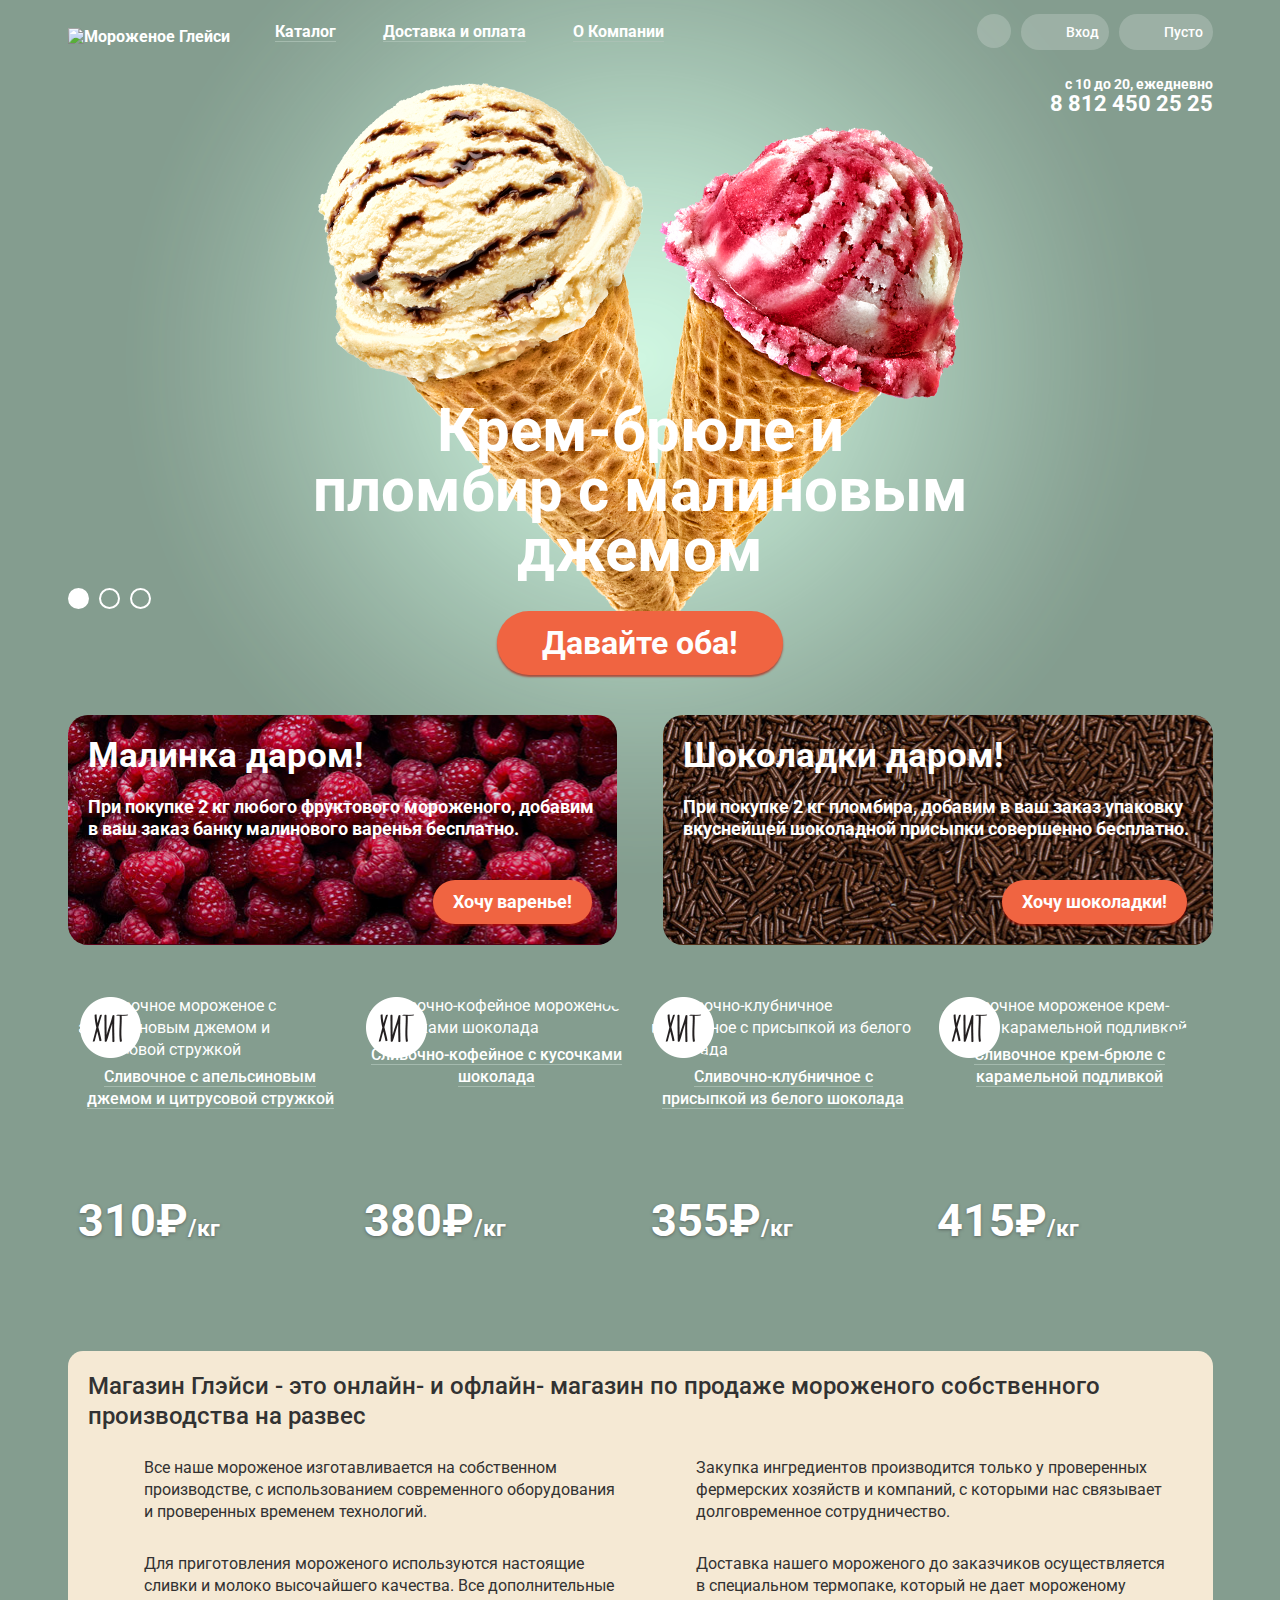
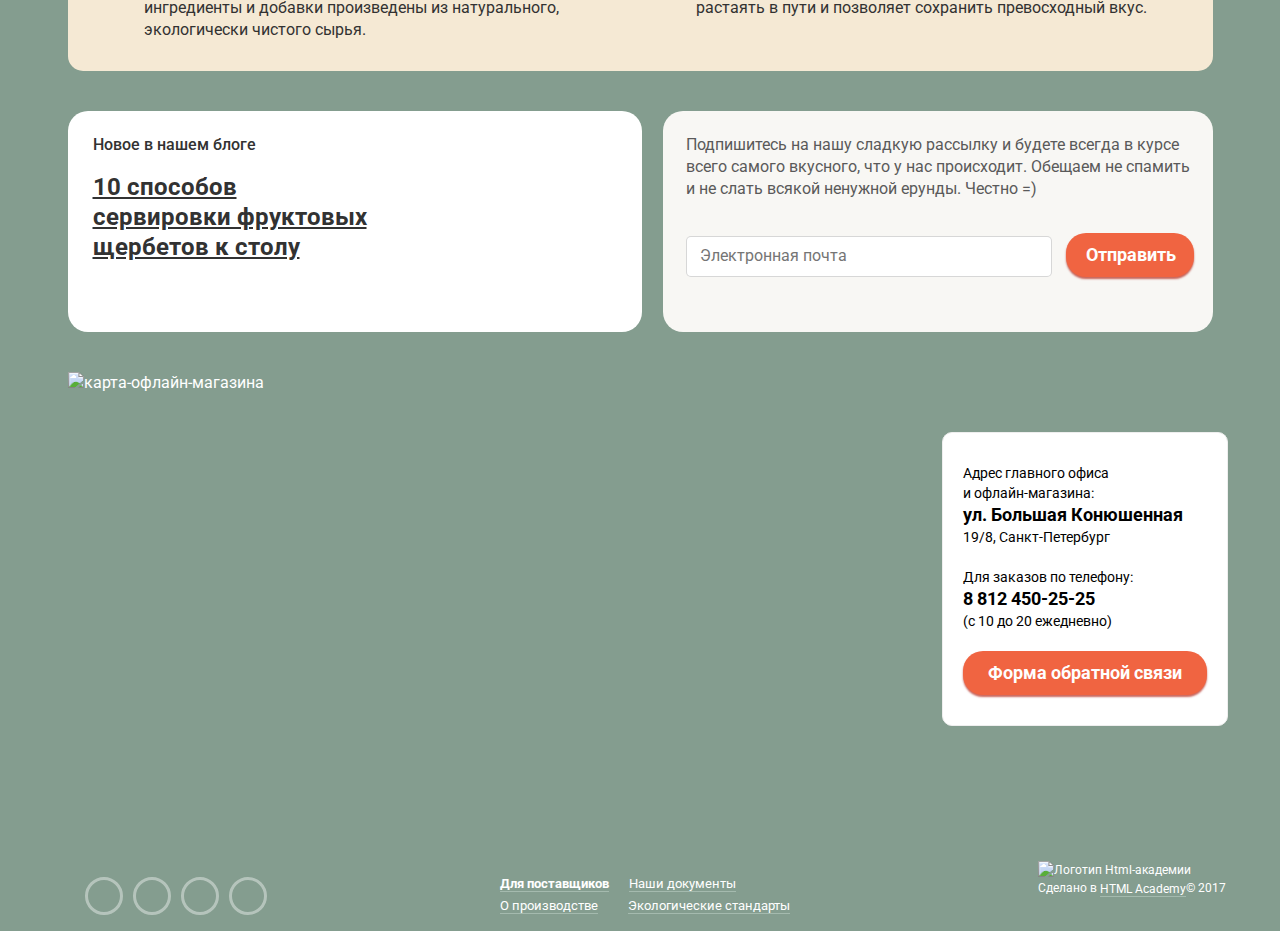
==== commit 9f45b9e3: "Update index.html" ====
--- a/index.html
+++ b/index.html
@@ -17,7 +17,7 @@
       <nav class="navigation text-strong flex-style">
       	<div class="header-logo"><img src="img/logo.svg" width="154" height="70" alt="Мороженое Глейси"></div>
         <ul class="site-navigation nav-general page-list flex-style">
-        	<li><a href="catalog.html" class="site-navigation-item catalog-menu-main text-light"><span class="underline">Каталог</span></a>
+        	<li class="catalog-menu-main"><a href="catalog.html" class="site-navigation-item text-light open"><span class="underline">Каталог</span></a>
                 <ul class="popup catalog-menu-dropdown page-list">
                 <li class="catalog-menu-item catalog-menu-item-new">
                   <a class="text-light text-strong menu-link text-style">Новинки</a>
@@ -40,7 +40,7 @@
         	 <li><a href="about-company.html" class="site-navigation-item text-light"><span class="underline">О Компании</span></a></li>
         </ul>
         <ul class="user-navigation nav-general text-style page-list text-color flex-style">
-          <li class="user-navigation-item text-medium"><button type="button" class="search">Поиск</button>
+          <li class="user-navigation-item text-medium search-item"><button type="button" class="search">Поиск</button>
             <div class="popup search-menu">
               <form action="https://echo.htmlacademy.ru" method="post">
                 <label class="visually-hidden" for="search">Введите в форму интересующий вас товар</label>
@@ -48,16 +48,16 @@
               </form>
             </div>
           </li>
-          <li class="user-navigation-item text-medium"><a href="login.html" class="text-light login padding-brother common-radius">Вход</a>
+          <li class="user-navigation-item text-medium login-item"><a href="login.html" class="text-light login padding-brother common-radius">Вход</a>
             <div class="popup login-menu">
              <form action="https://echo.htmlacademy.ru" method="post">
                   <p>
                       <label class="visually-hidden" for="email-login">Введите вашу электронную почту</label>
-                      <input type="email" class="input-field" name="email" placeholder="Электронная почта" id="email-login">
+                      <input type="email" class="input-field" name="email" placeholder="Электронная почта" id="email-login" required>
                   </p>
                   <p>
                       <label class="visually-hidden" for="password">Введите пароль</label>
-                      <input type="password" class="input-field" name="password" placeholder="Пароль" id="password">
+                      <input type="password" class="input-field" name="password" placeholder="Пароль" id="password" required>
                   </p>
                   <div class="login-links flex-style">
                      <button class="button login-button text-strong" type="submit">Войти</button>
@@ -114,25 +114,25 @@
       </div>
       <section class="bestsellers">
           <ul class="catalog-list page-list flex-style">
-            <li class="catalog-item bestseller">
+            <li class="catalog-item bestseller" tabindex="0">
                <div class="catalog-item-pic"><img src="img/orange-ice-cream.jpg" height="272" width="267" class="pic-ice-cream" alt="Сливочное мороженое с апельсиновым джемом и цитрусовой стружкой"></div>
                <p class="price text-strong">310₽<span class="measure text-strong">/кг</span></p>
               <h2 class="catalog-item-title text-medium"><span class="underline">Сливочное с апельсиновым джемом и цитрусовой стружкой</span></h2> 
               <button class="button fast-view" type="button">Быстрый просмотр</button>
             </li>
-            <li class="catalog-item bestseller">
+            <li class="catalog-item bestseller" tabindex="0">
               <div class="catalog-item-pic"><img src="img/coffe-ice-cream.jpg" height="272" width="267" class="pic-ice-cream" alt="Сливочно-кофейное мороженое с кусочками шоколада"></div>
               <p class="price text-strong">380₽<span class="measure text-strong">/кг</span></p>
               <h2 class="catalog-item-title text-medium"><span class="underline">Сливочно-кофейное с кусочками шоколада</span></h2>
               <button class="button fast-view" type="button">Быстрый просмотр</button>
             </li>
-            <li class="catalog-item bestseller">
+            <li class="catalog-item bestseller" tabindex="0">
               <div class="catalog-item-pic"><img src="img/srawberry-ice-cream.jpg" height="272" width="267" class="pic-ice-cream" alt="Сливочно-клубничное мороженое с присыпкой из белого шоколада"></div>
               <p class="price text-strong">355₽<span class="measure text-strong">/кг</span></p>
               <h2 class="catalog-item-title text-medium"><span class="underline">Сливочно-клубничное с присыпкой из белого шоколада</span></h2>
               <button class="button fast-view" type="button">Быстрый просмотр</button>
             </li>
-            <li class="catalog-item bestseller">
+            <li class="catalog-item bestseller" tabindex="0">
               <div class="catalog-item-pic"><img src="img/creme-brulee-ice-cream.jpg" height="272" width="267" class="pic-ice-cream" alt="Сливочное мороженое крем-брюле с карамельной подливкой"></div>
               <p class="price text-strong">415₽<span class="measure text-strong">/кг</span></p>
               <h2 class="catalog-item-title text-medium"><span class="underline">Сливочное крем-брюле с карамельной подливкой</span></h2>
@@ -160,35 +160,40 @@
         </p>
         <form class="emailing-forma" action="https://echo.htmlacademy.ru" method="post">
             <label class="visually-hidden" for="emailing-form">Введите вашу почту</label>
-          <input type="email" class="input-field" name="emailing-form" id="emailing-form" placeholder="Электронная почта">   
+          <input type="email" class="input-field" name="emailing-form" id="emailing-form" placeholder="Электронная почта" required>   
           <button class="button text-strong subscribe-button" type="submit">Отправить</button>       
         </form>
       </div>
       </div>
       </div>
-      <section>
-      <!-- Здесь будет карта-->
-      <div class="contact-info-full">
-        <p class="small-letters">Адрес главного офиса<br>
-        и офлайн-магазина:<br>
-        <span class="big-letters text-strong">ул. Большая Конюшенная</span><br> 
-        19/8, Санкт-Петербург</p>
-        <p class="small-letters">Для заказов по телефону:<br>
-        <span class="big-letters text-strong">8 812 450-25-25</span><br> 
-        (с 10 до 20 ежедневно)</p>
-        <button type="button" class="button feedback-button">Форма обратной связи</button>
-      </div>
-      </section>
+      <div class="map">
+        <div>
+              <div class="inner container">
+                  <div class="card">
+                      <p class="small-letters">Адрес главного офиса<br>
+                      и офлайн-магазина:<br>
+                      <span class="big-letters text-strong">ул. Большая Конюшенная</span><br> 
+                      19/8, Санкт-Петербург</p>
+                      <p class="small-letters">Для заказов по телефону:<br>
+                      <span class="big-letters text-strong">8 812 450-25-25</span><br> 
+                      (с 10 до 20 ежедневно)</p>
+                      <button type="button" class="button feedback-button">Форма обратной связи</button>
+                  </div>
+              </div>
+            </div>
+          <iframe  class="map-pic google-map" src="https://www.google.com/maps/embed?pb=!1m18!1m12!1m3!1d1998.6047589710156!2d30.32258605837604!3d59.9387003588133!2m3!1f0!2f0!3f0!3m2!1i1024!2i768!4f13.1!3m3!1m2!1s0x4696310fca145cc1%3A0x42b32648d8238007!2sBolshaya+Konyushennaya+Street%2C+19%2F8%2C+Sankt-Peterburg%2C+191186!5e0!3m2!1sen!2sru!4v1545418159365" width="1600" height="465"  style="border:0" allowfullscreen></iframe>
+        <img src="img/map.jpg" alt="карта-офлайн-магазина" width="1250" height="200" class="map-pic">
+      </div>
         <section class="popup feedback">
           <h2 class="visually-hidden">Связаться с нами</h2>
           <p class="feedback-title text-medium">Мы обязательно вам ответим!</p>
           <button class="modal-close" type="button">Закрыть форму обратной связи</button>
           <form action="https://echo.htmlacademy.ru" method="post">
-            <p><label class="visually-hidden" for="enter-name">Введите ваши имя</label>
-            <input type="text" class="input-field" name="name" placeholder="Как вас зовут?" id="enter-name" value="">
+            <p><label class="visually-hidden" for="enter-name">Введите ваше имя</label>
+              <input type="text" class="input-field" name="name" id="enter-name" placeholder="Как вас зовут?">
             </p>
             <p><label class="visually-hidden" for="email">Введите вашу почту</label>
-              <input type="email" class="input-field" name="email" id="email" placeholder="Ваша почта для ответа?" value="">              
+              <input type="email" class="input-field" name="email" id="email" placeholder="Ваша почта для ответа?">              
             </p>
             <p>
               <label class="visually-hidden" for="claim">Введите здесь ваш вопрос или ваше предложение</label>
@@ -199,7 +204,8 @@
       </section>
       <div class="overlay">Подложка</div>
   	</main>
-    <footer class="footer flex-style">
+    <div class="container">
+       <footer class="footer flex-style">
         <ul class="footer-social text-light page-list">
           <li><a href="#" class="social-button twitter text-light"><span class="visually-hidden">Твиттер</span></a></li>
           <li><a href="#" class="social-button instagram text-light"><span class="visually-hidden">Инстаграм</span></a></li>
@@ -214,12 +220,14 @@
             <li><a href="#" class="footer-info-item text-light eco-stnd"><span class="underline">Экологические стандарты</span></a></li>
           </ul>
         </div>
-     <div class="footer-copyright">
+      <div class="footer-copyright">
       <a href="https://htmlacademy.ru/intensive/htmlcss" class="text-light"><img src="img/logo-htmlacademy.svg" height="40" width="110" alt="Логотип Html-академии"></a>
       <p class="html-a">Сделано в <a href="https://htmlacademy.ru/intensive/htmlcss" class="text-light"><span class="underline">HTML Academy</span></a>© 2017</p>
-     </div>   
+     </div>  
     </footer>
     </div>
+    </div>
   </div>
+  <script src="js/script.js"></script>
   </body>
 </html>
--- a/css/style.css
+++ b/css/style.css
@@ -1,19 +1,19 @@
 body {
-	margin: 0;
-	padding: 0;
-	font-family: 'Roboto', Tahoma, sans-serif;
-	font-size: 16px;
-	line-height: 22px;
-	font-weight: 400;
-	color: #ffffff;
-	background-color: #849d8f;
+  margin: 0;
+  padding: 0;
+  font-family: 'Roboto', Tahoma, sans-serif;
+  font-size: 16px;
+  line-height: 22px;
+  font-weight: 400;
+  color: #ffffff;
+  background-color: #849d8f;
 }
 img {
   max-width: 100%;
   height: auto;
 }
-body>input[type=radio] {
-	display: none;
+body > input[type=radio] {
+  display: none;
 }
 .visually-hidden:not(:focus):not(:active) {
   position: absolute;
@@ -23,261 +23,280 @@
   border: 0;
   padding: 0;
   white-space: nowrap;
-  clip-path: inset(100%);
+  -webkit-clip-path: inset(100%);
+          clip-path: inset(100%);
   clip: rect(0 0 0 0);
   overflow: hidden;
 }
 .text-light {
-	text-decoration: none;
-	vertical-align: middle;
-	color: #ffffff;
+  text-decoration: none;
+  vertical-align: middle;
+  color: #ffffff;
 }
 .text-light:hover,
 .text-light:focus {
-	color: #e84d37;
+  color: #e84d37;
 }
 .page-list {
-	list-style-type: none;
+  list-style-type: none;
 }
 .navigation {
-	line-height: 18px;
+  line-height: 18px;
 }
 .site-navigation {
-	line-height: 30px;
+  line-height: 30px;
 }
 .nav-general a:hover,
 .nav-general a:focus {
-	color: #323232;
-	background-color: #f7f6f3;
-	border-color: #f7f6f3;
-	border-radius: 20px;
+  color: #323232;
+  background-color: #f7f6f3;
+  border-color: #f7f6f3;
+  border-radius: 20px;
 }
 .nav-general a:active {
-	opacity: 0.95;
-	box-shadow: inset 0px 2px 1px 0px rgba(94, 94, 94, 0.4);
-}
-.nav-general li:hover span {
-    border-bottom: 0px;
+  opacity: 0.95;
+  -webkit-box-shadow: inset 0px 2px 1px 0px rgba(94, 94, 94, 0.4);
+          box-shadow: inset 0px 2px 1px 0px rgba(94, 94, 94, 0.4);
+}
+.nav-general li {
+  padding-bottom: 10px;
+}
+.nav-general li:hover span,
+.nav-general li:focus span, 
+.nav-general li:focus-within span {
+  border-bottom: 0;
 }
 .site-navigation-current,
 .site-navigation-current:hover,
 .site-navigation-current:focus {
-	color: #ffffff;
-	background-color: #d07058;
-	border-radius: 50px;
-}
-.catalog-menu-main {
-	position: relative;
+  color: #ffffff;
+  background-color: #d07058;
+  border-radius: 50px;
+}
+.site-navigation li {
+  position: relative;
 }
 .text-color {
-	color: #323232;
+  color: #323232;
 }
 .catalog-menu-dropdown {
-	padding: 0;
-    position: absolute;
-    display: none;
-    top: 65px;
-    left: 289px;
-    width: 142px;
-    border-radius: 5px;
-    background-color: #f8f7f4;
-    box-shadow: 0 20px 20px rgba(0,0,0,.4);
-    z-index: 15;
-    overflow: hidden; 
+  padding: 0;
+  position: absolute;
+  display: none;
+  top: 35px;
+  left: 0;
+  width: 150px;
+  border-radius: 5px;
+  background-color: #f8f7f4;
+  -webkit-box-shadow: 0 20px 20px rgba(0,0,0,.4);
+          box-shadow: 0 20px 20px rgba(0,0,0,.4);
+  z-index: 15;
+  overflow: hidden; 
+}
+.catalog-menu-dropdown li {
+  padding-bottom: 0;
 }
 .menu-link {
-	color: black;
-	display: block;
-	font-weight: 400;
-    padding: 10px 20px 15px;
+  color: black;
+  display: block;
+  font-weight: 400;
+  padding: 10px 20px 15px;
 }
 .catalog-menu-item-new {
-	position: relative;
+  position: relative;
 }
 .catalog-menu-item-new:after {
-	position: absolute;
-    content: "";
-    bottom: 0px;
-    left: 7px;
-    width: 90%;
-    height: 1px;
-    background-color: #d1d0ce;
+  position: absolute;
+  content: "";
+  bottom: 0px;
+  left: 7px;
+  width: 90%;
+  height: 1px;
+  background-color: #d1d0ce;
 }
 .text-strong {
-	font-weight: 700;
-}
-.catalog-menu-dropdown a:hover {
-	background-color: #fbded7;
+  font-weight: 700;
 }
 .catalog-menu-dropdown a:hover,
+.catalog-menu-dropdown a:focus {
+  background-color: #fbded7;
+}
+.catalog-menu-dropdown a:hover,
+.catalog-menu-dropdown a:focus,
 .catalog-menu-dropdown a:active {
-	border-radius: 0;
+  border-radius: 0;
 }
 .catalog-menu-dropdown a:active {
-	background-color: #f6b5a5;
-	box-shadow: none;
+  background-color: #f6b5a5;
+  -webkit-box-shadow: none;
+          box-shadow: none;
 }
 .catalog-menu-item .link-current {
-	background-color: #d07058;
-	color: #ffffff;
+  background-color: #d07058;
+  color: #ffffff;
 }
 .text-style {
-	font-size: 14px;
-	line-height: 16px;
+  font-size: 14px;
+  line-height: 16px;
 }
 .text-medium {
-	font-weight: 500;
+  font-weight: 500;
 }
 .cart-current {
-    color: #343434;
-    background-color: #f7f6f3;
+  color: #343434;
+  background-color: #f7f6f3;
 }
 .telephone-number {
-	font-size: 22px;
-	line-height: 24px;
+  font-size: 22px;
+  line-height: 24px;
 }
 .catalog-main-title {
-	font-size: 35px;
-	line-height: 41px;
+  font-size: 35px;
+  line-height: 41px;
 }
 .information {
-	background-color: #f5e9d4;
-    background-image: url("../img/waffle-background.jpg");
-    background-position: center;
-    background-repeat: repeat;
+  background-color: #f5e9d4;
+  background-image: url("../img/waffle-background.jpg");
+  background-position: center;
+  background-repeat: repeat;
 }
 .text-title {
-	font-size: 24px;
-	line-height: 30px;
+  font-size: 24px;
+  line-height: 30px;
 }
 .blog {
-	background-color: #ffffff;
-	background-image: url("../img/strawberry-background.jpg");
-	background-position: 15px 0;
-    background-repeat: no-repeat;
+  background-color: #ffffff;
+  background-image: url("../img/strawberry-background.jpg");
+  background-position: 15px 0;
+  background-repeat: no-repeat;
 }
 .sweet-mailout {
-	color: #5a5a5a;
+  color: #5a5a5a;
 }
 .input-field:hover {
-	border: 1px solid #c7c6c5;
+  border: 1px solid #c7c6c5;
 }
 .input-field:focus {
-	border-color: #8fbdec;
+  border-color: #8fbdec;
 }
 .button {
-	text-align: center;
-	font-size: 18px;
-	line-height: 24px;
-	font-weight: 700;
-	border: none;
-	border-radius: 20px;
-	background-color: #f06441;
-	color: #fefefe;
-    cursor: pointer;
-    box-shadow: 0px 2px 2px 0px rgba(172, 16, 0, 0.64);
-}
-.button:hover {
-	background-image: -webkit-linear-gradient( 90deg, rgb(231,74,53) 0%, rgb(242,104,67) 100%);
-	text-shadow: 0px 2px 5px rgba(160, 32, 11, 0.76);
-	color: #fefefe;
+  text-align: center;
+  font-size: 18px;
+  line-height: 24px;
+  font-weight: 700;
+  border: none;
+  border-radius: 20px;
+  background-color: #f06441;
+  color: #fefefe;
+  cursor: pointer;
+  -webkit-box-shadow: 0px 2px 2px 0px rgba(172, 16, 0, 0.64);
+          box-shadow: 0px 2px 2px 0px rgba(172, 16, 0, 0.64);
+}
+.button:hover,
+.button:focus {
+  background-image: -webkit-linear-gradient( 90deg, rgb(231,74,53) 0%, rgb(242,104,67) 100%);
+  text-shadow: 0px 2px 5px rgba(160, 32, 11, 0.76);
+  color: #fefefe;
 }
 .button:active {
-	background-image: -webkit-linear-gradient( 90deg, rgb(242,104,67) 0%, rgb(231,74,53) 100%);
-	box-shadow: inset 0px 2px 2px 0px rgba(148, 39, 24, 0.004);
-	color: #fefefe;
+  background-image: -webkit-linear-gradient( 90deg, rgb(242,104,67) 0%, rgb(231,74,53) 100%);
+  -webkit-box-shadow: inset 0px 2px 2px 0px rgba(148, 39, 24, 0.004);
+          box-shadow: inset 0px 2px 2px 0px rgba(148, 39, 24, 0.004);
+  color: #fefefe;
 }
 .price {
-	font-size: 45px;
-	line-height: 45px;
-	text-align: left;
+  font-size: 45px;
+  line-height: 45px;
+  text-align: left;
 }
 .measure {
-	font-size: 22.5px;
-	line-height: 25px;
+  font-size: 22.5px;
+  line-height: 25px;
 }
 .catalog-item-title {
-	text-align: center;
-    margin: 0px 5px;
-   	font-size: 16px;
+  text-align: center;
+  margin: 0px 5px;
+  font-size: 16px;
 }
 .footer-info-item {
-	font-size: 13px;
-	line-height: 18px;
+  font-size: 13px;
+  line-height: 18px;
 }
 .footer-copyright {
-	font-size: 12px;
-	line-height: 18px;
+  font-size: 12px;
+  line-height: 18px;
 }
 /* Сеточные стили*/
 /*Index*/
 .header {
-	margin-bottom: 2px;
+  margin-bottom: 2px;
 }
 .site-wrapper {
-	min-width: 1175px;
-	background-color: #849d8f;
-  	background-image: url("../img/cone-1.png");
-  	background-repeat: no-repeat;
-  	background-position: top center;
-  	transition: background-image 0.5s ease, background-color 0.5s ease;
+  min-width: 1175px;
+  background-color: #849d8f;
+  background-image: url("../img/cone-1.png");
+  background-repeat: no-repeat;
+  background-position: top center;
+  -webkit-transition: background-image 0.5s ease, background-color 0.5s ease;
+  -o-transition: background-image 0.5s ease, background-color 0.5s ease;
+  transition: background-image 0.5s ease, background-color 0.5s ease;
 }
 .container {
-	width: 1145px;
-	margin: 0 auto;
-	padding: 0 15px;
+  width: 1145px;
+  margin: 0 auto;
+  padding: 0 15px;
 }
 .slider {
-  	position: relative;
-  	padding-top: 285px;
-  	text-align: center;
-  	color: #ffffff;
+  position: relative;
+  padding-top: 285px;
+  text-align: center;
+  color: #ffffff;
 }
 .slider-list {
-  	margin: 0;
-  	padding: 0;
+  margin: 0;
+  padding: 0;
 }
 .slide {
-	display: none;
+  display: none;
 }
 .slide-title {
-  	max-width: 670px;
-  	margin: 0 auto;
-  	margin-bottom: 30px;
-  	font-size: 60px;
-  	line-height: 60px;
-  	font-weight: 700;
+  max-width: 670px;
+  margin: 0 auto;
+  margin-bottom: 30px;
+  font-size: 60px;
+  line-height: 60px;
+  font-weight: 700;
 }
 .slide-button {
-	display: inline-block;
-  	padding: 10px 45px;
-  	font-size: 32px;
-  	line-height: 44px;
-  	font-weight: 700;
-  	vertical-align: top;
-  	text-decoration: none;
-  	border-radius: 50px;
+  display: inline-block;
+  padding: 10px 45px;
+  font-size: 32px;
+  line-height: 44px;
+  font-weight: 700;
+  vertical-align: top;
+  text-decoration: none;
+  border-radius: 50px;
 }
 .slider-controls {
-  	position: absolute;
-  	bottom: 65px;
-  	left: 0;
-  	z-index: 20;
-  	font-size: 0;
+  position: absolute;
+  bottom: 65px;
+  left: 0;
+  z-index: 20;
+  font-size: 0;
 }
 .slider-controls label {
-  	display: inline-block;
- 	width: 17px;
-  	height: 17px;
-  	margin-right: 10px;
-  	vertical-align: top;
-  	background-color: transparent;
-  	border: 2px solid #ffffff;
-  	border-radius: 50%;
-  	cursor: pointer;
+  display: inline-block;
+  width: 17px;
+  height: 17px;
+  margin-right: 10px;
+  vertical-align: top;
+  background-color: transparent;
+  border: 2px solid #ffffff;
+  border-radius: 50%;
+  cursor: pointer;
 }
 .slide {
-	display: none;
+  display: none;
 }
 #product-1:checked ~ .site-wrapper {
   background-color: #849d8f;
@@ -302,767 +321,897 @@
   background-color: #ffffff;
 }
 .flex-style {
-	display: flex;
-	justify-content: space-between;
+  display: -webkit-box;
+  display: -ms-flexbox;
+  display: flex;
+  -webkit-box-pack: justify;
+      -ms-flex-pack: justify;
+          justify-content: space-between;
 }
 .navigation {
-	align-items: center;
+  -webkit-box-align: center;
+      -ms-flex-align: center;
+          align-items: center;
 }
 .site-navigation {
-	margin: 0;
-	padding: 0;
-	margin-left: 30px;
+  margin: 0;
+  padding: 0;
+  margin-left: 30px;
+}
+.catalog-menu-main:hover .catalog-menu-dropdown,
+.catalog-menu-main:focus .catalog-menu-dropdown,
+.catalog-menu-main:focus-within .catalog-menu-dropdown {
+  display: block; 
 }
 .site-navigation-item {
-	margin-right: 17px;
-	padding: 7px 15px;  
+  margin-right: 17px;
+  padding: 7px 15px;  
 }
 .underline {
-	border-bottom: 1px solid rgba(172, 194, 181, 0.8);
+  border-bottom: 1px solid rgba(172, 194, 181, 0.8);
 }
 .page-list-item {
-	position: relative;
+  position: relative;
 }
 .page-list-item::before {
-	content: "»";
-	position: absolute;
-	bottom: 16px;
-    left: 59px;
-    width: 100%;
-    height: 1px;
-    color: rgb(255, 255, 255);
+  content: "»";
+  position: absolute;
+  bottom: 16px;
+  left: 59px;
+  width: 100%;
+  height: 1px;
+  color: rgb(255, 255, 255);
 }
 .user-navigation {
-	display: flex;
-	margin-left: auto;	
+  display: -webkit-box;
+  display: -ms-flexbox;
+  display: flex;
+  margin-left: auto;  
 }
 .user-navigation-item {
-	margin-right: 10px;
-	position: relative;
-	font-size: 14px;
-	line-height: 16px;
+  margin-right: 10px;
+  padding-bottom: 5px;
+  position: relative;
+  font-size: 14px;
+  line-height: 16px;
 }
 .user-navigation-item:last-child {
-	margin-right: 0px;
+  margin-right: 0px;
 }
 .padding-brother {
-	padding: 10px 10px 10px 45px;
-}
-.padding-brother:hover {
-	background-color: #f8f7f4;
-	border-radius: 20px;
+  padding: 10px 10px 10px 45px;
+}
+.padding-brother:hover,
+.padding-brother:focus {
+  background-color: #f8f7f4;
+  border-radius: 20px;
 }
 .search {
-	display: block;
-    position: relative;
-    width: 31px;
-    height: 31px;
-	background-color: rgba(255,255,255,.2);
-    border-radius: 50%;
-    padding: 15px;
-    font-size: 0;
-    cursor: pointer;
-    border-color: transparent;
+  display: block;
+  position: relative;
+  width: 31px;
+  height: 31px;
+  background-color: rgba(255,255,255,.2);
+  border-radius: 50%;
+  padding: 15px;
+  font-size: 0;
+  cursor: pointer;
+  border-color: transparent;
 }
 .search::before {
-    content: "";
-    position: absolute;
-    top: 5px;
-    left: 6px;
-    width: 17px;
-    height: 17px;
-    background-image: url(../img/zoom.svg);
-    background-repeat: no-repeat;
-    background-position: 0 0;
-}
-.search:hover {
-	background-color: #f8f7f4;
-}
-.search:hover::before {
-	background-image: url("../img/zoom-black.svg");
+  content: "";
+  position: absolute;
+  top: 5px;
+  left: 6px;
+  width: 17px;
+  height: 17px;
+  background-image: url(../img/zoom.svg);
+  background-repeat: no-repeat;
+  background-position: 0 0;
+}
+.search:hover,
+.search:focus {
+  background-color: #f8f7f4;
+}
+.search:hover::before,
+.search:focus::before {
+  background-image: url("../img/zoom-black.svg");
 }
 .search-menu {
-	position: absolute;
-	display: none;
-	left: -307px;
-    top: 38px;
-  	width: 341px;
-  	min-height: 65px;
-	border-radius: 5px;
-	background-color: #f8f7f4;
-	box-shadow: 0 20px 20px rgba(0,0,0,.4);
-	z-index: 10;
-	overflow: hidden;
+  position: absolute;
+  display: none;
+  left: -307px;
+  top: 38px;
+  width: 341px;
+  min-height: 65px;
+  border-radius: 5px;
+  background-color: #f8f7f4;
+  -webkit-box-shadow: 0 20px 20px rgba(0,0,0,.4);
+          box-shadow: 0 20px 20px rgba(0,0,0,.4);
+  z-index: 10;
+  overflow: hidden;
+}
+.search-item:hover .search-menu,
+.search-item:focus .search-menu,
+.search-item:focus-within .search-menu {
+  display: block;
 }
 .search-menu input {
-	width: 310px;
-    box-sizing: border-box;
-    margin: 20px 15px;
-    padding: 10px 13px;
-    overflow: hidden;
-    border-radius: 5px;
-    border: 1px solid rgba(178,178,178,.52);
+  width: 310px;
+  -webkit-box-sizing: border-box;
+          box-sizing: border-box;
+  margin: 20px 15px;
+  padding: 10px 13px;
+  overflow: hidden;
+  border-radius: 5px;
+  border: 1px solid rgba(178,178,178,.52);
 }
 .common-radius {
-	border-radius: 20px;
+  border-radius: 20px;
 }
 .login {
-	display: flex;
-	justify-content: center;
-    flex-basis: 90px;
-    background-color: rgba(255,255,255,.2);
+  display: -webkit-box;
+  display: -ms-flexbox;
+  display: flex;
+  -webkit-box-pack: center;
+      -ms-flex-pack: center;
+          justify-content: center;
+  -ms-flex-preferred-size: 90px;
+      flex-basis: 90px;
+  background-color: rgba(255,255,255,.2);
 }
 .login::before {
-    content: "";
-    position: absolute;
-    top: 7px;
-    left: 15px;
-    width: 21px;
-    height: 19px;
-    background-image: url("../img/login.svg");
-    background-repeat: no-repeat;
-    background-position: 0 0;
+  content: "";
+  position: absolute;
+  top: 7px;
+  left: 15px;
+  width: 21px;
+  height: 19px;
+  background-image: url("../img/login.svg");
+  background-repeat: no-repeat;
+  background-position: 0 0;
  }
-.login:hover::before {
-    background-image: url("../img/log-in-icon-black.svg");
+.login:hover::before,
+.login:focus::before {
+  background-image: url("../img/log-in-icon-black.svg");
 }
 .login-menu {
-	position: absolute;
-	display: none;
-	left: -190px;
-    top: 40px;
-  	width: 275px;
-  	min-height: 215px;
-	border-radius: 5px;
-	background-color: #f8f7f4;
-	box-shadow: 0 20px 20px rgba(0,0,0,.4);
-	z-index: 15;
-	overflow: hidden;
+  position: absolute;
+  display: none;
+  left: -190px;
+  top: 40px;
+  width: 275px;
+  min-height: 215px;
+  border-radius: 5px;
+  background-color: #f8f7f4;
+  -webkit-box-shadow: 0 20px 20px rgba(0,0,0,.4);
+          box-shadow: 0 20px 20px rgba(0,0,0,.4);
+  z-index: 15;
+  overflow: hidden;
 }
 .login-menu input {
-	width: 240px;
-    box-sizing: border-box;
-    margin: 10px 15px;
-    padding: 10px 13px;
-    overflow: hidden;
-    border-radius: 5px;
-    border: 1px solid rgba(178,178,178,.52);
+  width: 240px;
+  -webkit-box-sizing: border-box;
+          box-sizing: border-box;
+  margin: 10px 15px;
+  padding: 10px 13px;
+  overflow: hidden;
+  border-radius: 5px;
+  border: 1px solid rgba(178,178,178,.52);
 }
 .login-links a {
-    font-size: 13px;
-    font-weight: 400;
-    text-decoration: underline;
-    line-height: 24px;
+  font-size: 13px;
+  font-weight: 400;
+  text-decoration: underline;
+  line-height: 24px;
+  color: #323232;
 }
 .login-button {
-    margin-left: 15px;
-    padding: 10px 25px;
+  margin-left: 15px;
+  padding: 10px 25px;
 }
 .account-list {
-    margin: 0;
-    padding: 0;
-    margin-right: 20px;
-    padding-bottom: 0px;
+  margin: 0;
+  padding: 0;
+  margin-right: 20px;
+  padding-bottom: 0px;
+}
+.account-list li {
+  padding-bottom: 0;
+}
+.login-item:hover .login-menu,
+.login-item:focus .login-menu,
+.login-item:focus-within .login-menu {
+  display: block;
 }
 .cart {
-	display: flex;
-    flex-basis: 90px;
-    background-color: rgba(255,255,255,.2);
-    margin-top: 0;
+  display: -webkit-box;
+  display: -ms-flexbox;
+  display: flex;
+  -ms-flex-preferred-size: 90px;
+      flex-basis: 90px;
+  background-color: rgba(255,255,255,.2);
+  margin-top: 0;
 }
 .cart::before {
-    content: "";
-    position: absolute;
-    top: 7px;
-    left: 15px;
-    width: 21px;
-    height: 20px;
-    background-image: url("../img/cart-icon.svg");
-    background-repeat: no-repeat;
-    background-position: 0 0;
+  content: "";
+  position: absolute;
+  top: 7px;
+  left: 15px;
+  width: 21px;
+  height: 20px;
+  background-image: url("../img/cart-icon.svg");
+  background-repeat: no-repeat;
+  background-position: 0 0;
  }
-.cart:hover::before {
-    background-image: url("../img/cart-icon-black.svg");
+.cart:hover::before,
+.cart:focus::before {
+  background-image: url("../img/cart-icon-black.svg");
 }
 a.cart-current {
-    text-decoration: none;
+  text-decoration: none;
 }
 .cart-current {
-    background-color: #ffffff;  
+  background-color: #ffffff;  
  }
 .cart-current::before,
-.cart-current:hover::before {
-    content: "";
-    position: absolute;
-    top: 7px;
-    left: 15px;
-    width: 21px;
-    height: 20px;
-    background-image: url("../img/cart-icon-full.svg");
-    background-repeat: no-repeat;
-    background-position: 0 0;
+.cart-current:hover::before,
+.cart-current:focus::before {
+  content: "";
+  position: absolute;
+  top: 7px;
+  left: 15px;
+  width: 21px;
+  height: 20px;
+  background-image: url("../img/cart-icon-full.svg");
+  background-repeat: no-repeat;
+  background-position: 0 0;
  }
+.cart-current-item:hover .cart-list,
+.cart-current-item:focus .cart-list,
+.cart-current-item:focus-within .cart-list {
+  display: block;
+}
 .cart-list {
-    position: absolute;
-    display: none;
-    left: -409px;
-    top: 40px;
-    width: 490px;
-    min-height: 240px;
-    padding: 15px 15px 0px;
-    border-radius: 5px;
-    background-color: #f8f7f4;
-    box-shadow: 0 20px 20px rgba(0,0,0,.4);
-    z-index: 16;
-    overflow: hidden;
+  position: absolute;
+  display: none;
+  left: -409px;
+  top: 40px;
+  width: 490px;
+  min-height: 240px;
+  padding: 15px 15px 0px;
+  border-radius: 5px;
+  background-color: #f8f7f4;
+  -webkit-box-shadow: 0 20px 20px rgba(0,0,0,.4);
+          box-shadow: 0 20px 20px rgba(0,0,0,.4);
+  z-index: 16;
+  overflow: hidden;
 }
 .cart-table {
-	width: 100%;
-    padding-left: 90px;
-    padding-top: 10px;
+  width: 100%;
+  padding-left: 90px;
+  padding-top: 10px;
 }
 .table-item {
-	position: relative;
-	font-size: 13px;
-	font-weight: 400;
-	line-height: 16px;
+  font-size: 13px;
+  font-weight: 400;
+  line-height: 16px;
 }
 .table-item td {
-    padding-bottom: 30px;
-    padding-right: 5px;
-    vertical-align: text-top;
+  padding-bottom: 30px;
+  padding-right: 5px;
+  vertical-align: text-top;
 }
 .delete-item {
-	position: absolute;
-	width: 12px;
-	height: 12px;
-	font-size: 0;
-	background-color: transparent;
-	border: 0;
-    left: 24px;
-	cursor: pointer;
+  position: absolute;
+  width: 12px;
+  height: 12px;
+  font-size: 0;
+  background-color: transparent;
+  border: 0;
+  left: 24px;
+  cursor: pointer;
 }
 .delete-item:before {
-	content: "";
-	position: absolute;
-	background-image: url("../img/cross.svg");
-	background-repeat: no-repeat;
-    background-position: 0 0;
-	height: 12px;
-	width: 12px;
-	top: 0px;
-    left: 0;
+  content: "";
+  position: absolute;
+  background-image: url("../img/cross.svg");
+  background-repeat: no-repeat;
+  background-position: 0 0;
+  height: 12px;
+  width: 12px;
+  top: 0px;
+  left: 0;
 }
 .table-item:before {
-	content: "";
-    position: absolute;
-    width: 33px;
-    height: 33px;
-    left: 52px;
-    background-repeat: no-repeat;
-    background-position: 0 0;
-    border-radius: 50%;
+  content: "";
+  position: absolute;
+  width: 33px;
+  height: 33px;
+  left: 52px;
+  background-repeat: no-repeat;
+  background-position: 0 0;
+  border-radius: 50%;
 }
 .ti-1:before {
-	top: 20px;
-	background-image: url(../img/orange-ice-cream-small.jpg);
+  top: 20px;
+  background-image: url(../img/orange-ice-cream-small.jpg);
 }
 .ti-2:before {
-	top: 70px;
-	background-image: url(../img/srawberry-ice-cream-small.jpg);
+  top: 70px;
+  background-image: url(../img/srawberry-ice-cream-small.jpg);
 }
 .table-price {
-	color: #9f9f9f;
+  color: #9f9f9f;
 }
 .item-name {
-	width: 230px;
-	padding-right: 10px;
+  width: 230px;
+  padding-right: 10px;
 }
 .cart-table a {
-	text-decoration: none;
+  text-decoration: none;
 }
 .cart-total {
-    text-align: right;
-    position: relative;
+  text-align: right;
+  position: relative;
 }
 .cart-total:before {
-    content: "";
-    position: absolute;
-    width: 480px;
-    height: 1px;
-    left: 7px;
-    top: -15px;
-    background-color: #cacac7;
+  content: "";
+  position: absolute;
+  width: 480px;
+  height: 1px;
+  left: 7px;
+  top: -15px;
+  background-color: #cacac7;
 }
 .order-button {
-    width: 170px;
-    margin-top: 5px;
-    margin-left: 320px;
-    padding: 10px;
+  width: 170px;
+  margin-top: 5px;
+  margin-left: 320px;
+  padding: 10px;
 }
 .information {
-	text-align: left;
-	border-radius: 15px;
-	margin-bottom: 40px;
+  text-align: left;
+  border-radius: 15px;
+  margin-bottom: 40px;
 }
 .information h1 {
-	padding: 20px 20px 10px;
-    max-width: 89%;
+  padding: 20px 20px 10px;
+  max-width: 89%;
 }
 .information-list {
-    display: flex;
-    flex-wrap: wrap;
-    justify-content: space-around;
+  display: -webkit-box;
+  display: -ms-flexbox;
+  display: flex;
+  -ms-flex-wrap: wrap;
+      flex-wrap: wrap;
+  -ms-flex-pack: distribute;
+      justify-content: space-around;
 }
 .information-item {
-    position: relative;
-    flex-basis: 480px;
-    margin-bottom: 30px;
+  position: relative;
+  -ms-flex-preferred-size: 480px;
+      flex-basis: 480px;
+  margin-bottom: 30px;
 }
 .information-list .information-item::before {
-	content: "";
-	position: absolute;
-	width: 49px;
-	height: 49px;
-	left: -56px;
-    top: -14px;
+  content: "";
+  position: absolute;
+  width: 49px;
+  height: 49px;
+  left: -56px;
+  top: -14px;
 }
 .information-list .item-1::before {
-	background-image: url("../img/ice-cream-icon.svg");
+  background-image: url("../img/ice-cream-icon.svg");
 }
 .information-list .item-2::before {
-	background-image: url("../img/cow.svg");
+  background-image: url("../img/cow.svg");
 }
 .information-list .item-3::before {
-	background-image: url("../img/leaf.svg");
+  background-image: url("../img/leaf.svg");
 }
 .information-list .item-4::before {
-	background-image: url("../img/thermometer.svg");
+  background-image: url("../img/thermometer.svg");
 }
 .promo {
-	margin-top: 40px;
+  margin-top: 40px;
 }
 .promo-item {
-	position: relative;
+  position: relative;
+  min-height: 230px;
 }
 .promo-title {
-	margin: 20px;
-	padding: 0;
+  margin: 20px;
+  padding: 0;
 }
 .promo-offer {
-	margin: 20px;
-	padding: 0;
-	font-size: 18px;
-	line-height: 22px;
-	max-width: 515px;
+  margin: 20px;
+  padding: 0;
+  font-size: 18px;
+  line-height: 22px;
+  max-width: 515px;
 }
 .title-font {
-	font-size: 35px;
-	line-height: 41px;
+  font-size: 35px;
+  line-height: 41px;
 }
 .raspberry-for-free {
-	background-color: #560218;
-	background-repeat: no-repeat;
-	background-image: url("../img/raspberry-bg.jpg");
+  background-color: #560218;
+  background-repeat: no-repeat;
+  background-image: url("../img/raspberry-bg.jpg");
 }
 .chocolate-for-free {
-	background-color: #4d2c16;
-	background-repeat: no-repeat;
-	background-image: url("../img/chocolate-bg.jpg");
+  background-color: #4d2c16;
+  background-repeat: no-repeat;
+  background-image: url("../img/chocolate-bg.jpg");
 }
 .cc-button {
-	position: absolute;
-	padding: 10px 20px;
-	border-radius: 50px;
-    text-decoration: none;
-    top: 150px;
+  position: absolute;
+  padding: 10px 20px;
+  border-radius: 50px;
+  text-decoration: none;
+  top: 165px;
 }
 .button-left {
-    left: 365px;
+  left: 365px;
 }
 .button-right {
-    left: 339px;
+  left: 339px;
 }
 .bestseller {
-	position: relative;
+  position: relative;
 }
 .bestseller:before {
-	content: "";
-    position: absolute;
-    top: 12px;
-    left: 12px;
-    width: 61px;
-    height: 61px;
-    background-image: url(../img/best-mark.png);
-    background-repeat: no-repeat;
-    background-position: 0 0;
+  content: "";
+  position: absolute;
+  top: 12px;
+  left: 12px;
+  width: 61px;
+  height: 61px;
+  background-image: url(../img/best-mark.png);
+  background-repeat: no-repeat;
+  background-position: 0 0;
 }
 .customer-capture {
-	margin-bottom: 40px;
-	min-height: 220px;
+  margin-bottom: 40px;
+  min-height: 220px;
 }
 .customer-capture-item {
-	flex-basis: 48%;
+  -ms-flex-preferred-size: 48%;
+      flex-basis: 48%;
 }
 .blog {
-    padding-left: 25px;
-    padding-top: 7px;
+  padding-left: 25px;
+  padding-top: 7px;
 }
 .blog h2 {
-	max-width: 285px;
-	margin-top: 14px;
+  max-width: 285px;
+  margin-top: 14px;
 }
 .blog a {
-    text-decoration: underline;
+  text-decoration: underline;
 }
 .base {
-	width: 92.5%;
-    margin: 5px auto;
-    padding: 2px 15px 30px 20px;
-    position: relative;
-    background-color: #f8f7f4;
+  width: 92.5%;
+  margin: 5px auto;
+  padding: 2px 15px 30px 20px;
+  position: relative;
+  background-color: #f8f7f4;
 }
 .emailing {
-	background-color: #f8f7f4;
-	background-repeat: no-repeat;
-	background-image: url("../img/e-mailing-background.svg");
+  background-color: #f8f7f4;
+  background-repeat: no-repeat;
+  background-image: url("../img/e-mailing-background.svg");
 }
 .emailing-forma input {
-	width: 72%;
-	box-sizing: border-box;
-    margin-top: 20px;
-    margin-right: 0;
-    padding: 10px 13px;
-    overflow: hidden;
-    color: #000;
-    white-space: nowrap;
-    border: 1px solid rgba(178,178,178,.52);
-    border-radius: 5px;
-    box-shadow: none;
-    vertical-align: top;
+  width: 72%;
+  -webkit-box-sizing: border-box;
+          box-sizing: border-box;
+  margin-top: 20px;
+  margin-right: 0;
+  padding: 10px 13px;
+  overflow: hidden;
+  color: #000;
+  white-space: nowrap;
+  border: 1px solid rgba(178,178,178,.52);
+  border-radius: 5px;
+  -webkit-box-shadow: none;
+          box-shadow: none;
+  vertical-align: top;
 }
 .subscribe-button {
-    box-sizing: border-box;
-    width: 128px;
-    margin-top: 17px;
-    margin-left: 10px;
-    padding: 10px 20px;
-    vertical-align: top;
-}
-.contact-info-full {
-	min-height: 255px;
-	background-color: #fefefe;
-	margin-left: 840px;
-	border-radius: 10px;
-	padding: 25px 25px;
+  -webkit-box-sizing: border-box;
+          box-sizing: border-box;
+  width: 128px;
+  margin-top: 17px;
+  margin-left: 10px;
+  padding: 10px 20px;
+  vertical-align: top;
+}
+.inner {
+  min-width: 300px;
+  display: -webkit-box;
+  display: -ms-flexbox;
+  display: flex;
+  -webkit-box-align: center;
+      -ms-flex-align: center;
+          align-items: center;
+  -webkit-box-pack: end;
+      -ms-flex-pack: end;
+          justify-content: flex-end;
+  padding-top: 60px;
+}
+.card {
+  border: 1px solid #eee;
+  border-radius: 10px;
+  display: inline-block;
+  background: #fff;
+  z-index: 2;
+  padding: 30px 20px;
+}
+.map {
+  position: relative;
+  padding-bottom: 100px;
+}
+.map-pic {
+  position: absolute;
+  top: 0;
+  left: 0;
+  width: 100%;
+  z-index: 0;
+}
+.google-map {
+  width: 100%;
+  z-index: 1;
+  top: 0;
 }
 .small-letters {
-	margin: 0;
-	margin-bottom: 20px;
-	padding: 0;
-	color: black;
-	font-size: 14px;
-	line-height: 20px;
+  margin: 0;
+  margin-bottom: 20px;
+  padding: 0;
+  color: black;
+  font-size: 14px;
+  line-height: 20px;
 }
 .big-letters {
-	font-size: 18px;
-	line-height: 24px;
+  font-size: 18px;
+  line-height: 24px;
 }
 .feedback-button {
-	padding: 10px 25px;
-	width: 100%;
+  padding: 10px 25px;
+  width: 100%;
 }
 .footer {
-	position: relative;
-	margin-top: 35px;
+  position: relative;
+  margin-top: 35px;
 }
 .footer-catalog::before {
-	content: "";
-	position: absolute;
-	height: 1px;
-	width: 100%;
-	background-color: #a9bbb1;
-	top: -10px;
+  content: "";
+  position: absolute;
+  height: 1px;
+  width: 100%;
+  background-color: #a9bbb1;
+  top: -10px;
 }
 .footer-social {
-	display: flex;
-	margin-left: -38px;
+  display: -webkit-box;
+  display: -ms-flexbox;
+  display: flex;
+  margin-left: -38px;
 }
 .social-button {
-	display: block;
-	width: 32px;
-	height: 32px;
-	border: 3px solid #c2cec7;
-	border-radius: 50%;
-	margin-right: 10px;
-	background-repeat: no-repeat;
-	background-position: 0 0;
-	opacity: 0.8;
-	width: 32px;
-	height: 32px;
+  display: block;
+  width: 32px;
+  height: 32px;
+  border: 3px solid #c2cec7;
+  border-radius: 50%;
+  margin-right: 10px;
+  background-repeat: no-repeat;
+  background-position: 0 0;
+  opacity: 0.8;
+  width: 32px;
+  height: 32px;
 }
 .twitter {
-	background-image: url("../img/twitter-icon.svg");
+  background-image: url("../img/twitter-icon.svg");
 }
 .instagram {
-	background-image: url("../img/insta-icon.svg");
+  background-image: url("../img/insta-icon.svg");
 }
 .facebook {
-	background-image: url("../img/facebook-icon.svg");
+  background-image: url("../img/facebook-icon.svg");
 }
 .vk {
-	background-image: url("../img/vk-icon.svg");
-}
-.social-button:hover {
-	opacity: 1;
+  background-image: url("../img/vk-icon.svg");
+}
+.social-button:hover,
+.social-button:focus {
+  opacity: 1;
 }
 .social-button:active {
-	border-color: #dae2de;
-	box-shadow: inset 0px 2px 1px 0px rgba(136, 136, 136, 0.4);
+  border-color: #dae2de;
+  -webkit-box-shadow: inset 0px 2px 1px 0px rgba(136, 136, 136, 0.4);
+          box-shadow: inset 0px 2px 1px 0px rgba(136, 136, 136, 0.4);
 }
 .footer-legal {
-	max-width: 315px;
-	margin-top: 12px;
+  max-width: 315px;
+  margin-top: 12px;
 }
 .footer-info-list {
-	margin: 0;
-	padding: 0;
-	display: flex;
-	flex-wrap: wrap;
+  margin: 0;
+  padding: 0;
+  display: -webkit-box;
+  display: -ms-flexbox;
+  display: flex;
+  -ms-flex-wrap: wrap;
+      flex-wrap: wrap;
 }
 .eco-stnd {
-	padding-left: 10px;
+  padding-left: 10px;
 }
 .footer-info-item {
-	position: relative;
-	padding-right: 20px;
-}
-.heart::before{
-	content: "";
-    position: absolute;
-    top: 3px;
-    left: -22px;
-    width: 15px;
-    height: 13px;
-    background-image: url("../img/heart-icon.svg");
-    background-repeat: no-repeat;
-    background-position: 0 0;
+  position: relative;
+  padding-right: 20px;
+}
+.heart::before {
+  content: "";
+  position: absolute;
+  top: 3px;
+  left: -22px;
+  width: 15px;
+  height: 13px;
+  background-image: url("../img/heart-icon.svg");
+  background-repeat: no-repeat;
+  background-position: 0 0;
 }
 .footer-copyright {
-	flex-basis: 190px;
+  -ms-flex-preferred-size: 190px;
+      flex-basis: 190px;
 }
 .footer-copyright p {
-    margin-top: 0px;
+  margin-top: 0px;
 }
 /* Каталог */
 .page-top-content {
-	margin-bottom: 10px;
+  margin-bottom: 10px;
 }
 .breadcrumbs {
-	padding: 0;
-  	margin: 0;
+  padding: 0;
+  margin: 0;
  }
 .breadcrumbs-current {
- 	margin-top: 1px;
+  margin-top: 1px;
  }
 .page-list-item {
-	margin-right: 20px;
+  margin-right: 20px;
 }
 .contact-info {
-  	display: flex;
-  	flex-direction: column;
-  	align-items: flex-end;
+  display: -webkit-box;
+  display: -ms-flexbox;
+  display: flex;
+  -webkit-box-orient: vertical;
+  -webkit-box-direction: normal;
+      -ms-flex-direction: column;
+          flex-direction: column;
+  -webkit-box-align: end;
+      -ms-flex-align: end;
+          align-items: flex-end;
 }
 .filter {
-	margin-bottom: 25px;
-	display: flex;
+  margin-bottom: 25px;
+  display: -webkit-box;
+  display: -ms-flexbox;
+  display: flex;
 }
 .filter-item {
-	margin: 0;
-	padding: 0;
-	margin-right: 10px;
-    margin-bottom: 15px;
-    display: inline-block;
-    vertical-align: top;
-    font-size: 16px;
-    line-height: 18px;
-    border: none;
+  margin:0;
+  padding: 0;
+  margin-right: 10px;
+  margin-bottom: 15px;
+  display: inline-block;
+  vertical-align: top;
+  font-size: 16px;
+  line-height: 18px;
+  border: none;
 }
 .filter-item legend {
-	font-weight: 400;
-	padding-left: 15px;
-	margin-bottom: 5px;
+  font-weight: 400;
+  padding-left: 15px;
+  margin-bottom: 5px;
 }
 .sort-by {
-	-moz-appearance: none;
-	-webkit-appearance: none;
-	position: relative;
-	padding: 10px 45px 10px 15px;
-	border-radius: 30px;
-	background-color: #aabbb1;
-	color: #ffffff;
-	background-image: url(../img/icon-down-dir-white.svg);
-    background-repeat: no-repeat;
-    background-position: 175px 15px;
+  -moz-appearance: none;
+  -webkit-appearance: none;
+  position: relative;
+  padding: 10px 45px 10px 15px;
+  border-radius: 30px;
+  border: 0;
+  background-color: #aabbb1;
+  color: #ffffff;
+  background-image: url(../img/icon-down-dir-white.svg);
+  background-repeat: no-repeat;
+  background-position: 175px 15px;
+}
+.sort-by::-ms-expand { 
+  display: none; 
 }
 .sort-by .option {
-	background-color: #ffffff;
-	color: #323232;
+  background-color: #ffffff;
+  color: #323232;
 }
 .sort-by:hover,
 .sort-by:focus {
-	background-color: #ffffff;
-	color: #323232;
-	background-image: url(../img/icon-down-dir.svg);
+  background-color: #ffffff;
+  color: #323232;
+  background-image: url(../img/icon-down-dir.svg);
 }
 .range-controls {
-  	position: relative;
-    min-width: 200px;
-    height: 20px;
-    padding: 10px;
-    background-color: #aabbb1;
-    border-radius: 30px;
+  position: relative;
+  min-width: 200px;
+  height: 20px;
+  padding: 10px;
+  background-color: #aabbb1;
+  border-radius: 30px;
 }
 .range-controls .scale {
-	height: 5px;
-    background: #d1dad3;
-    width: 90%;
-    position: absolute;
-    padding-top: -4px;
-    top: 16px;
+  height: 5px;
+  background: #d1dad3;
+  width: 90%;
+  position: absolute;
+  padding-top: -4px;
+  top: 16px;
 }
 .range-controls .bar {
-    width: 50%;
-    height: 5px;
-    background: #f8f7f4;
-    margin-left: 20px;
+  width: 50%;
+  height: 5px;
+  background: #f8f7f4;
+  margin-left: 20px;
 }
 .range-controls .toggle {
-  	position: absolute;
-  	top: 10px;
-  	left: 0;
-    width: 4px;
-  	height: 4px;
-  	padding: 0;
-  	border: 8px solid #ffffff;
-  	background-color: #ababab;
-  	box-shadow: 0 2px 1px 0 #cfcfcf;
-  	border-radius: 50%;
-  	cursor: pointer;
+  position: absolute;
+  top: 10px;
+  left: 0;
+  width: 4px;
+  height: 4px;
+  padding: 0;
+  border: 8px solid #ffffff;
+  background-color: #ababab;
+  -webkit-box-shadow: 0 2px 1px 0 #cfcfcf;
+          box-shadow: 0 2px 1px 0 #cfcfcf;
+  border-radius: 50%;
+  cursor: pointer;
 }
 .range-controls .toggle-min {
-  	left: 30px;
+  left: 30px;
 }
 .range-controls .toggle-max {
-  	left: 130px;
+  left: 130px;
 }
 .filter-list {
-	margin: 0;
-	padding: 0;
-	display: flex;
-	justify-content: flex-start;
-	background-color: #aabbb1;
-	border-radius: 30px;
-	padding: 11px 15px;
+  margin: 0;
+  padding: 0;
+  display: -webkit-box;
+  display: -ms-flexbox;
+  display: flex;
+  -webkit-box-pack: start;
+      -ms-flex-pack: start;
+          justify-content: flex-start;
+  background-color: #aabbb1;
+  border-radius: 30px;
+  padding: 11px 15px;
 }
 .filter-form input[type=checkbox],
 .filter-form input[type=radio] {
-	display: none;
+  display: none;
 }
 .fat-item {
-	padding-left: 40px;
+  padding-left: 40px;
 }
 .fillers-item {
-	padding-left: 50px;
+  padding-left: 50px;
 }
 .filter-option:last-child {
-	padding-right: 15px;
+  padding-right: 15px;
 }
 .filter-option label {
-	position: relative;
-	cursor: pointer;
-	user-select: none;
+  position: relative;
+  cursor: pointer;
+  -webkit-user-select: none;
+     -moz-user-select: none;
+      -ms-user-select: none;
+          user-select: none;
 }
 .filter-input-radio + label::before {
-  	content: "";
-  	position: absolute;
-  	width: 25px;
-  	height: 25px;
-  	background-image: url("../img/radio-off.svg");
-  	left: -30px;
-  	top: -3px;
-  	opacity: 0.8;
+  content: "";
+  position: absolute;
+  width: 25px;
+  height: 25px;
+  background-image: url("../img/radio-off.svg");
+  left: -30px;
+  top: -3px;
+  opacity: 0.8;
 }
 .filter-input-radio:checked + label::before {
-	content: "";
-  	position: absolute;
-  	width: 25px;
-  	height: 25px;
-  	background-image: url("../img/radio-on.svg");
-  	left: -30px;
-  	top: -3px;
+  content: "";
+  position: absolute;
+  width: 25px;
+  height: 25px;
+  background-image: url("../img/radio-on.svg");
+  left: -30px;
+  top: -3px;
 }
 .filter-input-checkbox + label::before {
-  	content: "";
-    position: absolute;
-    width: 23px;
-    height: 23px;
-    background-image: url(../img/checkbox-off.svg);
-    background-repeat: no-repeat;
-    left: -32px;
-    top: -1px;
-    opacity: 0.8;
+  content: "";
+  position: absolute;
+  width: 23px;
+  height: 23px;
+  background-image: url(../img/checkbox-off.svg);
+  background-repeat: no-repeat;
+  left: -32px;
+  top: -1px;
+  opacity: 0.8;
 }
 .filter-input-checkbox:checked + label::after {
-  	content: "";
-  	position: absolute;  
-  	width: 27px;
-    height: 23px;
-  	background-image: url(../img/checkbox-on.svg);
-  	background-repeat: no-repeat;
-  	left: -32px;
-  	top: -1px;
-  	opacity: 0.8;
+  content: "";
+  position: absolute;  
+  width: 27px;
+  height: 23px;
+  background-image: url(../img/checkbox-on.svg);
+  background-repeat: no-repeat;
+  left: -32px;
+  top: -1px;
+  opacity: 0.8;
 }
 .filter-input-checkbox:hover + label::before,
-.filter-input-radio:hover + label::before {
-	opacity: 1;
+.filter-input-radio:hover + label::before,
+.filter-input-checkbox:focus + label::before,
+.filter-input-radio:focus + label::before {
+  opacity: 1;
 }
 .apply-button {
-	padding: 8px 25px;
-    margin-top: 20px;
-    border: 2px solid #ffffff;
-    background-color: #a6b7ae;
-    color: #ffffff;
-    cursor: pointer;
+  padding: 8px 25px;
+  margin-top: 20px;
+  border: 2px solid #ffffff;
+  background-color: #a6b7ae;
+  color: #ffffff;
+  cursor: pointer;
 }
 .apply-button:hover,
 .apply-button:focus {
-	background-color: #ffffff;
-	color: #323232;
-  	user-select: none;
+  background-color: #ffffff;
+  color: #323232;
+  -webkit-user-select: none;
+     -moz-user-select: none;
+      -ms-user-select: none;
+          user-select: none;
 }
 .apply-button:active {
-	background-color: #ffffff;
-	color: #323232;
-  	box-shadow: inset 0px 2px 1px 0px rgba(105, 105, 105, 0.004);
-  	user-select: none;
+  background-color: #ffffff;
+  color: #323232;
+  -webkit-box-shadow: inset 0px 2px 1px 0px rgba(105, 105, 105, 0.004);
+          box-shadow: inset 0px 2px 1px 0px rgba(105, 105, 105, 0.004);
+  -webkit-user-select: none;
+     -moz-user-select: none;
+      -ms-user-select: none;
+          user-select: none;
 }
 .catalog-main-title {
-	margin-bottom: 35px;
+  margin-bottom: 35px;
 }
 .catalog-list {
-  	padding: 0;
-  	margin: 0;
-  	list-style-type: none;
-  	flex-wrap: wrap;
+  padding: 0;
+  margin: 0;
+  list-style-type: none;
+  -ms-flex-wrap: wrap;
+      flex-wrap: wrap;
 }
 .pic-ice-cream {
-    width: 267px;
-    height: 267px;
-    margin-bottom: 5px;
-    border-radius: 50%;
-    z-index: 10;
+  width: 267px;
+  height: 267px;
+  margin-bottom: 5px;
+  border-radius: 50%;
+  z-index: 10;
 }
 .price {
   text-shadow: 0px 1px 3px rgba(49, 50, 53, 0.5);
@@ -1071,164 +1220,243 @@
   z-index: 2;
 }
 .fast-view {
-    display: none;
-    position: absolute;
-    width: 200px;
-    padding: 9px 10px;
-    z-index: 3;
-    left: 40px;
-    border-radius: 45px;
-    top: 345px;
+  display: none;
+  position: absolute;
+  width: 200px;
+  padding: 9px 10px;
+  z-index: 3;
+  left: 40px;
+  border-radius: 45px;
+  top: 345px;
 }
 .catalog-item {
-	flex-basis: 265px;
-    min-height: 355px;
-    position: relative;
-    padding: 10px 10px 40px;
-    margin-bottom: -55px;
-    z-index: 10;
-}
-.catalog-item:hover {
-	position: relative;
-	z-index: 11;
-	background-color: rgba(248, 247, 244, 0.2);
-	border-radius: 5px;
-	box-shadow: 0px 20px 20px 0px rgba(0, 0, 0, 0.4);
-}
-.catalog-item:hover> .fast-view {
-	display: block;
+  -ms-flex-preferred-size: 265px;
+      flex-basis: 265px;
+  min-height: 355px;
+  position: relative;
+  padding: 10px 10px 40px;
+  margin-bottom: -55px;
+  z-index: 10;
+}
+.catalog-item:hover,
+.catalog-item:focus {
+  position: relative;
+  z-index: 11;
+  background-color: rgba(248, 247, 244, 0.2);
+  border-radius: 5px;
+  -webkit-box-shadow: 0px 20px 20px 0px rgba(0, 0, 0, 0.4);
+          box-shadow: 0px 20px 20px 0px rgba(0, 0, 0, 0.4);
+}
+.catalog-item:hover > .fast-view,
+.catalog-item:focus > .fast-view {
+  display: block;
 }
 .catalog-item:nth-child(4n) {
-  	margin-right: 0;
+  margin-right: 0;
 }
 .pagination-list {
-	position: relative;
-	float: right;
-  	display: flex;
-  	flex-wrap: wrap;
-  	padding: 0;
-  	margin: 0;
-  	margin-bottom: 50px;
+  position: relative;
+  float: right;
+  display: -webkit-box;
+  display: -ms-flexbox;
+  display: flex;
+  -ms-flex-wrap: wrap;
+      flex-wrap: wrap;
+  padding: 0;
+  margin: 0;
+  margin-bottom: 50px;
 }
 .pagination-item {
-	margin-right: 10px;
-	margin-top: 85px;
+  margin-right: 10px;
+  margin-top: 85px;
 }
 .pagination-item:last-child {
-	margin-right: 20px;
+  margin-right: 20px;
 }
 .pagination-item a {
-  	display: block;
-  	padding: 5px 10px;
-   	color: #ffffff;
-   	text-decoration: none;
+  /*display: block;*/
+  padding: 5px 10px;
+  color: #ffffff;
+  text-decoration: none;
 }
 .pagination-item a:hover,
 .pagination-item a:focus {
-  	background-color: #9db1a5;
-  	border-radius: 50%;
+  background-color: #9db1a5;
+  border-radius: 50%;
 }
 .pagination-item a:active,
 .pagination-item-current a,
-.pagination-item-current a:hover {
-	background-color: #ffffff;
-	color: #323232;
-	border-radius: 50%;
+.pagination-item-current a:hover,
+.pagination-item-current a:focus {
+  background-color: #ffffff;
+  color: #323232;
+  border-radius: 50%;
 }
 .pagination-item .disabled:hover,
-.pagination-item .next:hover {
-	background-color: transparent;
+.pagination-item .next:hover,
+.pagination-item .disabled:focus,
+.pagination-item .next:focus {
+  background-color: transparent;
 }
 .previous,
 .next {
-	font-size: 0;
-	position: relative;
+  font-size: 0;
+  position: relative;
 }
 .previous::before {
-	content: "";
-    position: absolute;
-    background-image: url(../img/arrow-left.png);
-    background-repeat: no-repeat;
-    bottom: 10px;
-    left: 8px;
-    color: #9db1a5;
-    width: 8px;
-    height: 15px;
+  content: "";
+  position: absolute;
+  background-image: url(../img/arrow-left.png);
+  background-repeat: no-repeat;
+  bottom: 5px;
+  left: 5px;
+  color: #9db1a5;
+  width: 8px;
+  height: 15px;
 }
 .next::after {
-	content: "";
-    position: absolute;
-    background-image: url(../img/arrow-right.png);
-    background-repeat: no-repeat;
-    bottom: 10px;
-    left: 8px;
-    color: #9db1a5;
-    width: 8px;
-    height: 15px;
+  content: "";
+  position: absolute;
+  background-image: url(../img/arrow-right.png);
+  background-repeat: no-repeat;
+  bottom: 5px;
+  left: 5px;
+  color: #9db1a5;
+  width: 8px;
+  height: 15px;
 }
 .feedback {
-	display: none;
-	z-index: 13;
-	position: fixed;
-	color: #000000;
-	background-color: #f8f7f4;
-	width: 475px;
-  	padding: 20px 25px 25px;
-  	top: 120px;
-  	left: 50%;
-  	margin-left: -300px;
-  	border-radius: 10px;
+  display: none;
+  z-index: 13;
+  position: fixed;
+  color: #000000;
+  background-color: #f8f7f4;
+  width: 475px;
+  padding: 20px 25px 25px;
+  top: 100px;
+  left: 50%;
+  margin-left: -300px;
+  border-radius: 10px;
+}
+@-webkit-keyframes opening {
+  0% {
+    -webkit-transform: translateY(-2000px);
+            transform: translateY(-2000px);
+  }
+  100% {
+    -webkit-transform: translateY(0);
+            transform: translateY(0);
+  }
+}
+@keyframes opening {
+  0% {
+    -webkit-transform: translateY(-2000px);
+            transform: translateY(-2000px);
+  }
+  100% {
+    -webkit-transform: translateY(0);
+            transform: translateY(0);
+  }
+}
+.feedback-show {
+  display: block;
+  -webkit-animation-name: opening;
+          animation-name: opening;
+  -webkit-animation-duration: 0.4s;
+          animation-duration: 0.4s;
+}
+@-webkit-keyframes error {
+  0%,
+  100% {
+    -webkit-transform: translateX(0);
+            transform: translateX(0);
+  }
+  50% {
+    -webkit-transform: translateY(-30px);
+            transform: translateY(-30px);
+  }
+  80% {
+    -webkit-transform: translateY(0px);
+            transform: translateY(0px);
+  }
+}
+@keyframes error {
+  0%,
+  100% {
+    -webkit-transform: translateX(0);
+            transform: translateX(0);
+  }
+  50% {
+    -webkit-transform: translateY(-30px);
+            transform: translateY(-30px);
+  }
+  80% {
+    -webkit-transform: translateY(0px);
+            transform: translateY(0px);
+  }
+}
+.feedback-error {
+  -webkit-animation-name: error;
+          animation-name: error;
+  -webkit-animation-duration: 0.3s;
+          animation-duration: 0.3s;
 }
 .modal-close {
-	position: absolute;
-	width: 20px;
-	height: 20px;
-	font-size: 0;
-	background-color: transparent;
-	background-image: url("../img/cross-big.svg");
-	border: 0;
-    left: 490px;
-    top: 15px;
-	cursor: pointer;
+  position: absolute;
+  width: 20px;
+  height: 20px;
+  font-size: 0;
+  background-color: transparent;
+  background-image: url("../img/cross-big.svg");
+  border: 0;
+  left: 490px;
+  top: 15px;
+  cursor: pointer;
 }
 .feedback-title {
-	margin: 0;
-	font-size: 24px;
-	line-height: 28px;
-	margin-bottom: 20px;
+  margin: 0;
+  font-size: 24px;
+  line-height: 28px;
+  margin-bottom: 20px;
 }
 .input-field {
-	box-sizing: border-box;
-	width: 55%;
-	margin-bottom: 20px;
-    margin-right: 0;
-    padding: 10px 13px;
-    overflow: hidden;
-    color: #000;
-    white-space: nowrap;
-    border: 1px solid rgba(178,178,178,.52);
-    border-radius: 5px;
-    box-shadow: none;
-    vertical-align: top;
+  -webkit-box-sizing: border-box;
+          box-sizing: border-box;
+  width: 55%;
+  margin-bottom: 20px;
+  margin-right: 0;
+  padding: 10px 13px;
+  overflow: hidden;
+  color: #000;
+  white-space: nowrap;
+  border: 1px solid rgba(178,178,178,.52);
+  border-radius: 5px;
+  -webkit-box-shadow: none;
+          box-shadow: none;
+  vertical-align: top;
 }
 .long-field {
-	width: 98%;
+  width: 98%;
 }
 .send-button {
-	box-sizing: border-box;
-    width: 140px;
-    margin-left: 325px;
-    padding: 10px 20px;
-    vertical-align: top;
+  -webkit-box-sizing: border-box;
+          box-sizing: border-box;
+  width: 140px;
+  margin-left: 325px;
+  padding: 10px 20px;
+  vertical-align: top;
 }
 .overlay {
-	display: none;
-	position: fixed;
-	top: 0%;
-	left: 0%;
-	width: 100%;
-	height: 100%;
-	background-color: rgba(68, 96, 148,.3);
-	z-index: 1;
-	font-size: 0;
+  display: none;
+  position: fixed;
+  top: 0%;
+  left: 0%;
+  width: 100%;
+  height: 100%;
+  background-color: rgba(68, 96, 148,.3);
+  z-index: 1;
+  font-size: 0;
+}
+.overlay-show {
+  display: block;
 }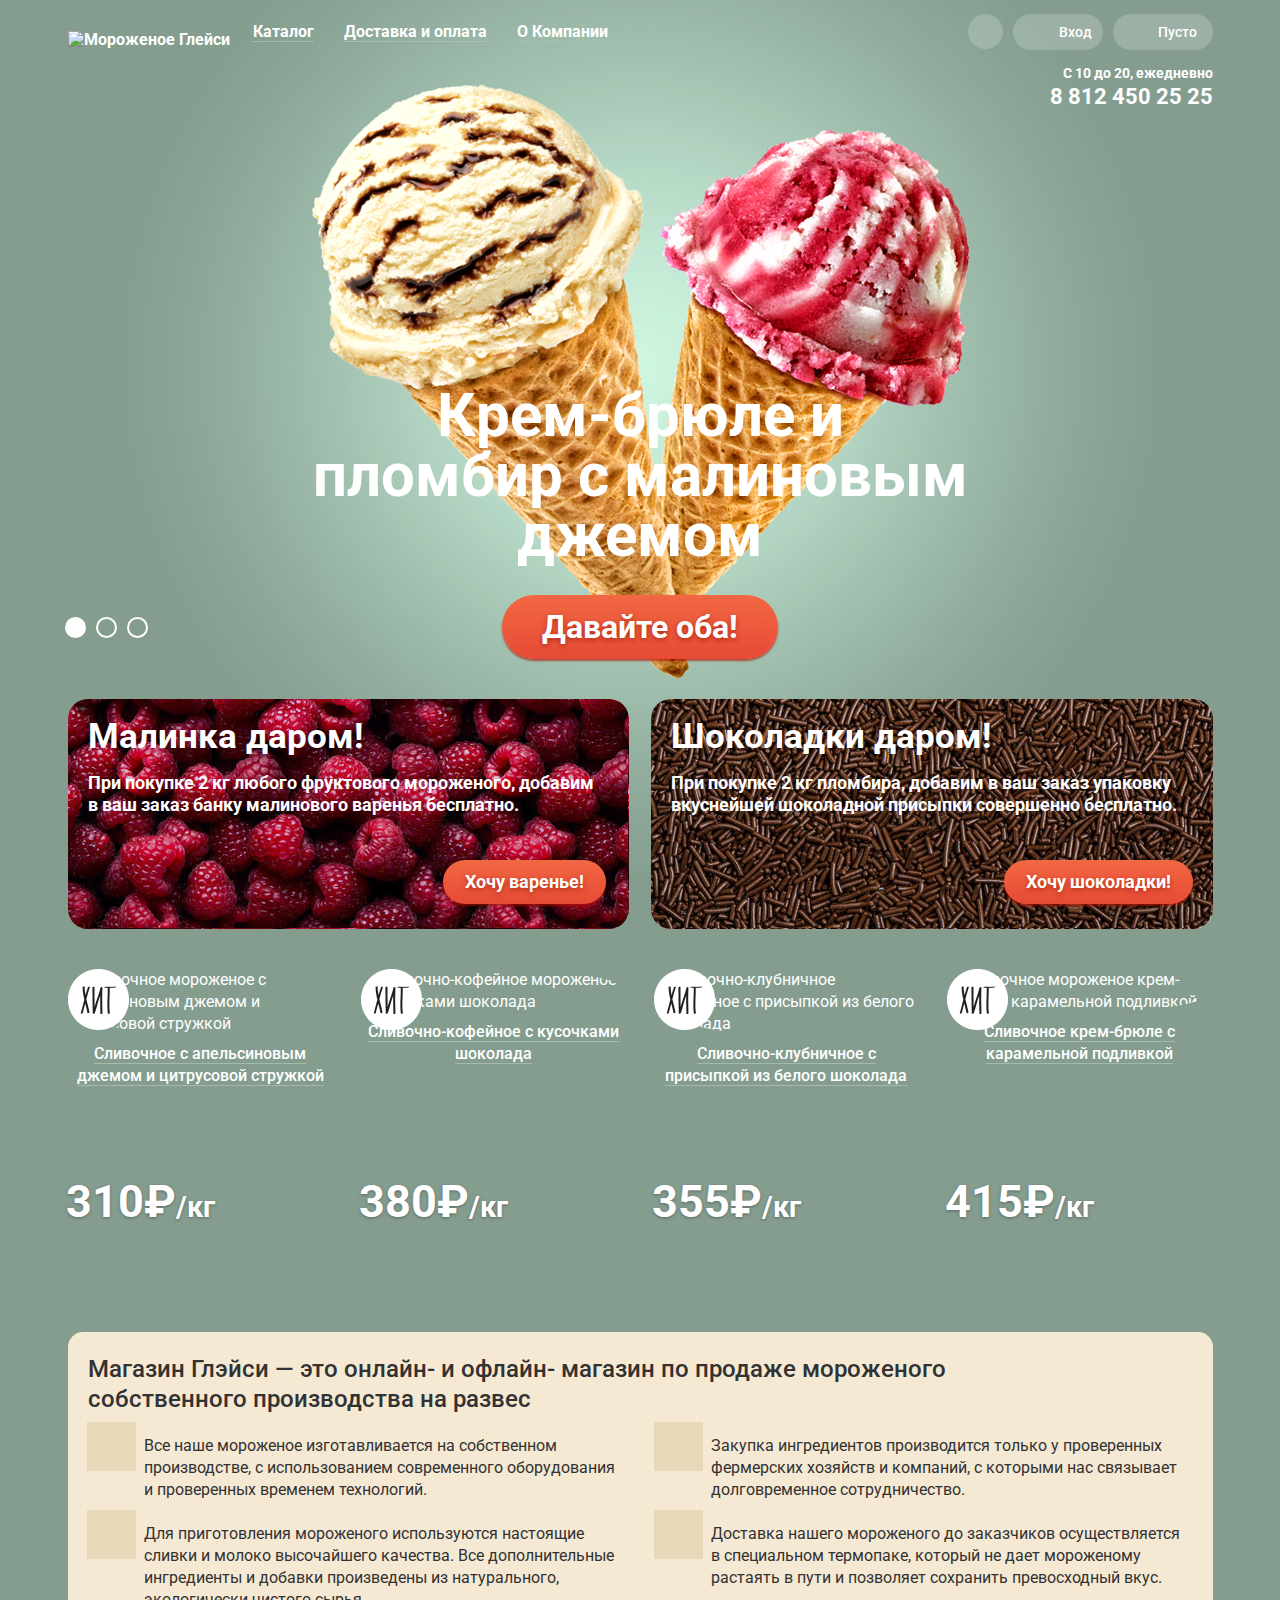
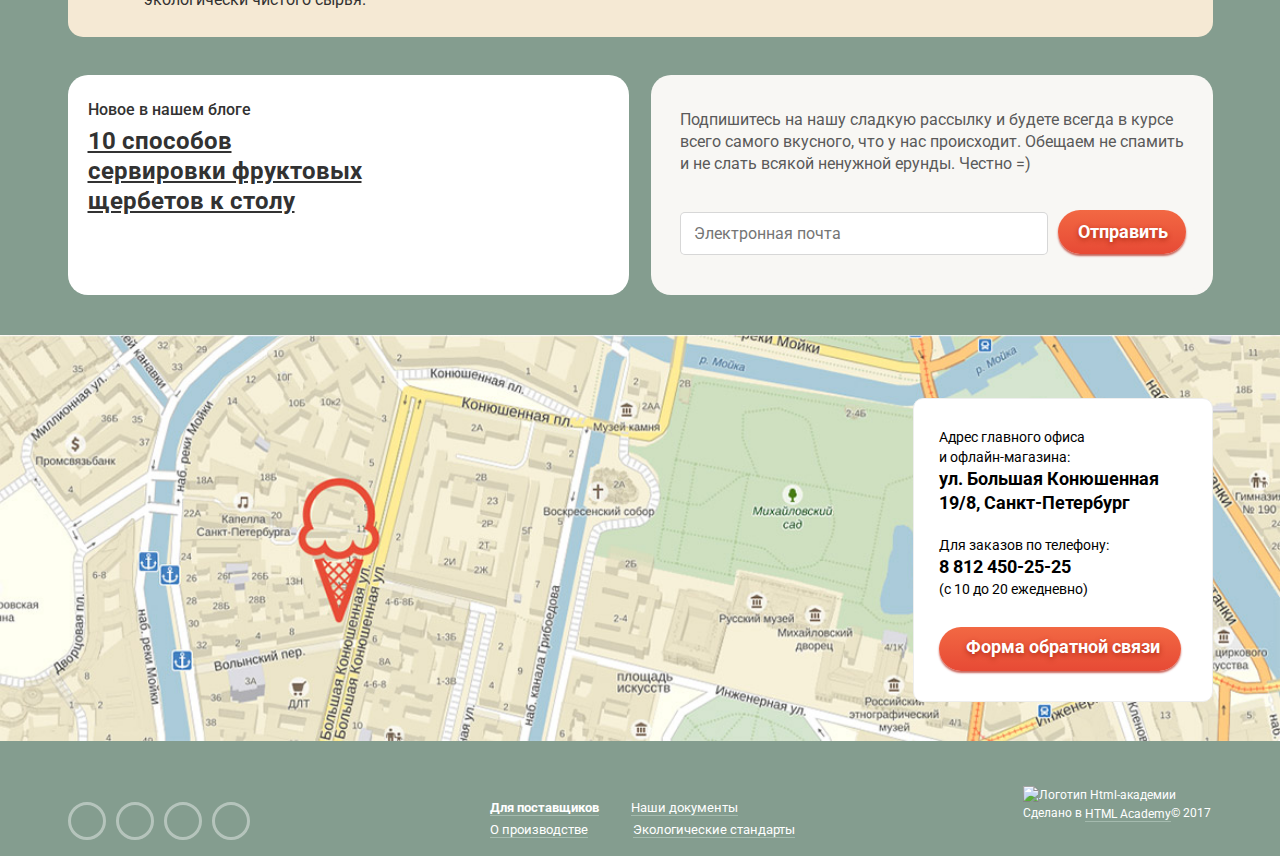
==== commit a9302aae: "внесла финальные правки перед защитой" ====
--- a/index.html
+++ b/index.html
@@ -5,7 +5,7 @@
     <title>HTML Academy: Глейси</title>
     <link href="css/normalize.css" rel="stylesheet">
     <link href="https://fonts.googleapis.com/css?family=Roboto:400,500,700&amp;subset=cyrillic" rel="stylesheet">
-    <link href="css/style.css" rel="stylesheet">
+    <link href="css/style.min.css" rel="stylesheet">
   </head>
   <body>
     <input type="radio" id="product-1" name="toggle" checked>
@@ -15,9 +15,9 @@
     <div class="container">
   	<header class="header">
       <nav class="navigation text-strong flex-style">
-      	<div class="header-logo"><img src="img/logo.svg" width="154" height="70" alt="Мороженое Глейси"></div>
-        <ul class="site-navigation nav-general page-list flex-style">
-        	<li class="catalog-menu-main"><a href="catalog.html" class="site-navigation-item text-light open"><span class="underline">Каталог</span></a>
+      	<div class="header-logo"><img src="img/logo.svg" width="154" height="64" alt="Мороженое Глейси"></div>
+        <ul class="site-navigation text-light text-color nav-general page-list flex-style">
+        	<li class="catalog-menu-main"><a href="#" class="site-navigation-item text-light open"><span class="underline">Каталог</span></a>
                 <ul class="popup catalog-menu-dropdown page-list">
                 <li class="catalog-menu-item catalog-menu-item-new">
                   <a class="text-light text-strong menu-link text-style">Новинки</a>
@@ -35,9 +35,9 @@
                   <a href="#" class="text-light menu-link text-style">Мелорин</a>
                 </li>
                 </ul>
-           </li>     
-           <li><a href="delivery-and-payment.html" class="site-navigation-item text-light"><span class="underline">Доставка и оплата</span></a></li>
-        	 <li><a href="about-company.html" class="site-navigation-item text-light"><span class="underline">О Компании</span></a></li>
+          </li>     
+          <li><a href="delivery-and-payment.html" class="site-navigation-item text-light"><span class="underline">Доставка и оплата</span></a></li>
+        	<li><a href="about-company.html" class="site-navigation-item text-light"><span class="underline">О Компании</span></a></li>
         </ul>
         <ul class="user-navigation nav-general text-style page-list text-color flex-style">
           <li class="user-navigation-item text-medium search-item"><button type="button" class="search">Поиск</button>
@@ -51,16 +51,16 @@
           <li class="user-navigation-item text-medium login-item"><a href="login.html" class="text-light login padding-brother common-radius">Вход</a>
             <div class="popup login-menu">
              <form action="https://echo.htmlacademy.ru" method="post">
-                  <p>
-                      <label class="visually-hidden" for="email-login">Введите вашу электронную почту</label>
-                      <input type="email" class="input-field" name="email" placeholder="Электронная почта" id="email-login" required>
-                  </p>
-                  <p>
-                      <label class="visually-hidden" for="password">Введите пароль</label>
-                      <input type="password" class="input-field" name="password" placeholder="Пароль" id="password" required>
-                  </p>
+                <p>
+                  <label class="visually-hidden" for="email-login">Введите вашу электронную почту</label>
+                    <input type="email" class="input-field" name="email" placeholder="Электронная почта" id="email-login" required>
+                </p>
+                <p>
+                  <label class="visually-hidden" for="password">Введите пароль</label>
+                    <input type="password" class="input-field" name="password" placeholder="Пароль" id="password" required>
+                </p>
                   <div class="login-links flex-style">
-                     <button class="button login-button text-strong" type="submit">Войти</button>
+                    <button class="button login-button text-strong" type="submit">Войти</button>
                      <ul class="page-list account-list">
                         <li><a href="forgot-my-password.html" class="account text-light text-color">Забыли пароль?</a></li>
                         <li><a href="create-an-account.html" class="account text-light text-color">Новая регистрация</a></li>
@@ -76,28 +76,28 @@
   	</header>
   	<main>
       <div class="contact-info">
-         <span class="working-hours text-style text-strong">с 10 до 20, ежедневно</span>
-         <span class="telephone-number text-strong">8 812 450 25 25</span>
+        <span class="working-hours text-style text-strong">С 10 до 20, ежедневно</span>
+        <span class="telephone-number text-strong">8 812 450 25 25</span>
       </div>
       <section class="slider">
-         <div class="slider-controls">
-            <label for="product-1">1</label>
-            <label for="product-2">2</label>
-            <label for="product-3">3</label>
-          </div>
+        <div class="slider-controls">
+          <label for="product-1">1</label>
+          <label for="product-2">2</label>
+          <label for="product-3">3</label>
+        </div>
         <ul class="slider-list page-list">
           <li class="slider-item slide" id="slide1">
-              <h3 class="slide-title">Крем-брюле и пломбир с малиновым джемом</h3>
-              <a class="button slide-button" href="#">Давайте оба!</a>
-            </li>
-            <li class="slider-item slide" id="slide2">
-              <h3 class="slide-title">Шоколадный пломбир и лимонный сорбет</h3>
-              <a class="button slide-button" href="#">Давайте оба!</a>
-            </li>
-            <li class="slider-item slide" id="slide3">
-              <h3 class="slide-title">Пломбир с помадкой и клубничный щербет</h3>
-              <a class="button slide-button" href="#">Давайте оба!</a>
-            </li>
+            <h3 class="slide-title">Крем-брюле и пломбир с малиновым джемом</h3>
+            <a class="button slide-button" href="#">Давайте оба!</a>
+          </li>
+          <li class="slider-item slide" id="slide2">
+            <h3 class="slide-title">Шоколадный пломбир и лимонный сорбет</h3>
+            <a class="button slide-button" href="#">Давайте оба!</a>
+          </li>
+          <li class="slider-item slide" id="slide3">
+            <h3 class="slide-title">Пломбир с помадкой и клубничный щербет</h3>
+            <a class="button slide-button" href="#">Давайте оба!</a>
+          </li>
         </ul>
       </section>
       <div class="customer-capture flex-style promo">
@@ -113,35 +113,35 @@
         </div>
       </div>
       <section class="bestsellers">
-          <ul class="catalog-list page-list flex-style">
-            <li class="catalog-item bestseller" tabindex="0">
-               <div class="catalog-item-pic"><img src="img/orange-ice-cream.jpg" height="272" width="267" class="pic-ice-cream" alt="Сливочное мороженое с апельсиновым джемом и цитрусовой стружкой"></div>
-               <p class="price text-strong">310₽<span class="measure text-strong">/кг</span></p>
-              <h2 class="catalog-item-title text-medium"><span class="underline">Сливочное с апельсиновым джемом и цитрусовой стружкой</span></h2> 
-              <button class="button fast-view" type="button">Быстрый просмотр</button>
-            </li>
-            <li class="catalog-item bestseller" tabindex="0">
-              <div class="catalog-item-pic"><img src="img/coffe-ice-cream.jpg" height="272" width="267" class="pic-ice-cream" alt="Сливочно-кофейное мороженое с кусочками шоколада"></div>
-              <p class="price text-strong">380₽<span class="measure text-strong">/кг</span></p>
-              <h2 class="catalog-item-title text-medium"><span class="underline">Сливочно-кофейное с кусочками шоколада</span></h2>
-              <button class="button fast-view" type="button">Быстрый просмотр</button>
-            </li>
-            <li class="catalog-item bestseller" tabindex="0">
-              <div class="catalog-item-pic"><img src="img/srawberry-ice-cream.jpg" height="272" width="267" class="pic-ice-cream" alt="Сливочно-клубничное мороженое с присыпкой из белого шоколада"></div>
-              <p class="price text-strong">355₽<span class="measure text-strong">/кг</span></p>
-              <h2 class="catalog-item-title text-medium"><span class="underline">Сливочно-клубничное с присыпкой из белого шоколада</span></h2>
-              <button class="button fast-view" type="button">Быстрый просмотр</button>
-            </li>
-            <li class="catalog-item bestseller" tabindex="0">
-              <div class="catalog-item-pic"><img src="img/creme-brulee-ice-cream.jpg" height="272" width="267" class="pic-ice-cream" alt="Сливочное мороженое крем-брюле с карамельной подливкой"></div>
-              <p class="price text-strong">415₽<span class="measure text-strong">/кг</span></p>
-              <h2 class="catalog-item-title text-medium"><span class="underline">Сливочное крем-брюле с карамельной подливкой</span></h2>
-              <button class="button fast-view" type="button">Быстрый просмотр</button>
-            </li>
-            </ul>  
+        <ul class="catalog-list page-list flex-style">
+          <li class="catalog-item bestseller" tabindex="0">
+            <div class="catalog-item-pic"><img src="img/orange-ice-cream.jpg" height="272" width="267" class="pic-ice-cream" alt="Сливочное мороженое с апельсиновым джемом и цитрусовой стружкой"></div>
+            <p class="price text-strong">310₽<span class="measure text-strong">/кг</span></p>
+            <h2 class="catalog-item-title text-medium"><span class="underline">Сливочное с апельсиновым джемом и цитрусовой стружкой</span></h2> 
+            <button class="button fast-view" type="button">Быстрый просмотр</button>
+          </li>
+          <li class="catalog-item bestseller" tabindex="0">
+            <div class="catalog-item-pic"><img src="img/coffe-ice-cream.jpg" height="272" width="267" class="pic-ice-cream" alt="Сливочно-кофейное мороженое с кусочками шоколада"></div>
+            <p class="price text-strong">380₽<span class="measure text-strong">/кг</span></p>
+            <h2 class="catalog-item-title text-medium"><span class="underline">Сливочно-кофейное с кусочками шоколада</span></h2>
+            <button class="button fast-view" type="button">Быстрый просмотр</button>
+          </li>
+          <li class="catalog-item bestseller" tabindex="0">
+            <div class="catalog-item-pic"><img src="img/srawberry-ice-cream.jpg" height="272" width="267" class="pic-ice-cream" alt="Сливочно-клубничное мороженое с присыпкой из белого шоколада"></div>
+            <p class="price text-strong">355₽<span class="measure text-strong">/кг</span></p>
+            <h2 class="catalog-item-title text-medium"><span class="underline">Сливочно-клубничное с присыпкой из белого шоколада</span></h2>
+            <button class="button fast-view" type="button">Быстрый просмотр</button>
+          </li>
+          <li class="catalog-item bestseller" tabindex="0">
+            <div class="catalog-item-pic"><img src="img/creme-brulee-ice-cream.jpg" height="272" width="267" class="pic-ice-cream" alt="Сливочное мороженое крем-брюле с карамельной подливкой"></div>
+            <p class="price text-strong">415₽<span class="measure text-strong">/кг</span></p>
+            <h2 class="catalog-item-title text-medium"><span class="underline">Сливочное крем-брюле с карамельной подливкой</span></h2>
+            <button class="button fast-view" type="button">Быстрый просмотр</button>
+          </li>
+        </ul>  
       </section>
   		<section class="information">
-  			<h1 class="text-title info text-medium text-color">Магазин Глэйси - это онлайн- и офлайн- магазин по продаже мороженого собственного производства на развес</h1>
+  			<h1 class="text-title info text-medium text-color">Магазин Глэйси — это онлайн- и офлайн- магазин по продаже мороженого собственного производства на развес</h1>
   			<ul class="information-list page-list">
   				<li class="information-item text-color item-1">Все наше мороженое изготавливается на собственном производстве, с использованием современного оборудования и проверенных временем технологий.</li>
   				<li class="information-item text-color item-2">Закупка ингредиентов  производится только у проверенных фермерских хозяйств и компаний, с которыми нас связывает долговременное сотрудничество.</li>
@@ -149,7 +149,7 @@
   				<li class="information-item text-color item-4">Доставка нашего мороженого до заказчиков осуществляется в специальном термопаке, который не дает мороженому растаять в пути и позволяет сохранить превосходный вкус.</li>
   			</ul>
   		</section>
-      <div class="customer-capture flex-style">
+      <div class="customer-capture flex-style blog-and-emailing">
   		<article class="blog customer-capture-item  common-radius">
         <p class="new-in-blog text-medium text-color">Новое в нашем блоге</p>
   			<h2><a href="gllacy-blog.html" class="text-title blog-title text-strong text-color text-light">10 способов сервировки фруктовых щербетов к столу</a></h2>
@@ -159,53 +159,53 @@
         <p class="sweet-mailout">Подпишитесь на нашу сладкую рассылку и будете всегда в курсе всего самого вкусного, что у нас происходит. Обещаем не спамить и не слать всякой ненужной ерунды. Честно =) 
         </p>
         <form class="emailing-forma" action="https://echo.htmlacademy.ru" method="post">
-            <label class="visually-hidden" for="emailing-form">Введите вашу почту</label>
+          <label class="visually-hidden" for="emailing-form">Введите вашу почту</label>
           <input type="email" class="input-field" name="emailing-form" id="emailing-form" placeholder="Электронная почта" required>   
           <button class="button text-strong subscribe-button" type="submit">Отправить</button>       
         </form>
       </div>
       </div>
       </div>
+      </main>
+    </div>
       <div class="map">
         <div>
-              <div class="inner container">
-                  <div class="card">
-                      <p class="small-letters">Адрес главного офиса<br>
-                      и офлайн-магазина:<br>
-                      <span class="big-letters text-strong">ул. Большая Конюшенная</span><br> 
-                      19/8, Санкт-Петербург</p>
-                      <p class="small-letters">Для заказов по телефону:<br>
-                      <span class="big-letters text-strong">8 812 450-25-25</span><br> 
-                      (с 10 до 20 ежедневно)</p>
-                      <button type="button" class="button feedback-button">Форма обратной связи</button>
-                  </div>
-              </div>
+          <div class="inner container">
+            <div class="card">
+              <p class="small-letters">Адрес главного офиса<br>
+                и офлайн-магазина:<br>
+                <span class="big-letters text-strong">ул. Большая Конюшенная<br> 
+                19/8, Санкт-Петербург</span></p>
+              <p class="small-letters">Для заказов по телефону:<br>
+                <span class="big-letters text-strong">8 812 450-25-25</span><br> 
+                (с 10 до 20 ежедневно)</p>
+              <button type="button" class="button feedback-button">Форма обратной связи</button>
             </div>
-          <iframe  class="map-pic google-map" src="https://www.google.com/maps/embed?pb=!1m18!1m12!1m3!1d1998.6047589710156!2d30.32258605837604!3d59.9387003588133!2m3!1f0!2f0!3f0!3m2!1i1024!2i768!4f13.1!3m3!1m2!1s0x4696310fca145cc1%3A0x42b32648d8238007!2sBolshaya+Konyushennaya+Street%2C+19%2F8%2C+Sankt-Peterburg%2C+191186!5e0!3m2!1sen!2sru!4v1545418159365" width="1600" height="465"  style="border:0" allowfullscreen></iframe>
-        <img src="img/map.jpg" alt="карта-офлайн-магазина" width="1250" height="200" class="map-pic">
-      </div>
-        <section class="popup feedback">
-          <h2 class="visually-hidden">Связаться с нами</h2>
-          <p class="feedback-title text-medium">Мы обязательно вам ответим!</p>
-          <button class="modal-close" type="button">Закрыть форму обратной связи</button>
-          <form action="https://echo.htmlacademy.ru" method="post">
-            <p><label class="visually-hidden" for="enter-name">Введите ваше имя</label>
-              <input type="text" class="input-field" name="name" id="enter-name" placeholder="Как вас зовут?">
-            </p>
-            <p><label class="visually-hidden" for="email">Введите вашу почту</label>
-              <input type="email" class="input-field" name="email" id="email" placeholder="Ваша почта для ответа?">              
-            </p>
-            <p>
-              <label class="visually-hidden" for="claim">Введите здесь ваш вопрос или ваше предложение</label>
-              <textarea name="claim" id="claim" class="input-field long-field" placeholder="Напишите что-нибудь..." cols="47" rows="5"></textarea>
-            </p>
-            <button class="button text-strong send-button" type="submit">Отправить</button>
+          <img src="img/map.jpg" alt="карта-офлайн-магазина" width="1600" height="430" class="map-pic">
+          </div>
+        </div>
+        <iframe class="map-pic google-map" src="https://www.google.com/maps/embed?pb=!1m18!1m12!1m3!1d1998.6047589710156!2d30.32258605837604!3d59.9387003588133!2m3!1f0!2f0!3f0!3m2!1i1024!2i768!4f13.1!3m3!1m2!1s0x4696310fca145cc1%3A0x42b32648d8238007!2sBolshaya+Konyushennaya+Street%2C+19%2F8%2C+Sankt-Peterburg%2C+191186!5e0!3m2!1sen!2sru!4v1545418159365" width="1600" height="430"  style="border:0" allowfullscreen></iframe>
+      </div>
+      <section class="popup feedback">
+        <h2 class="visually-hidden">Связаться с нами</h2>
+        <p class="feedback-title text-medium">Мы обязательно вам ответим!</p>
+        <button class="modal-close" type="button">Закрыть форму обратной связи</button>
+        <form action="https://echo.htmlacademy.ru" method="post">
+          <p><label class="visually-hidden" for="enter-name">Введите ваше имя</label>
+             <input type="text" class="input-field" name="name" id="enter-name" placeholder="Как вас зовут?">
+          </p>
+          <p><label class="visually-hidden" for="email">Введите вашу почту</label>
+             <input type="email" class="input-field" name="email" id="email" placeholder="Ваша почта для ответа?">              
+          </p>
+          <p>
+            <label class="visually-hidden" for="claim">Введите здесь ваш вопрос или ваше предложение</label>
+            <textarea name="claim" id="claim" class="input-field long-field" placeholder="Напишите что-нибудь..." cols="47" rows="7"></textarea>
+          </p>
+          <button class="button text-strong send-button" type="submit">Отправить</button>
         </form>
       </section>
       <div class="overlay">Подложка</div>
-  	</main>
-    <div class="container">
-       <footer class="footer flex-style">
+      <footer class="footer container flex-style">
         <ul class="footer-social text-light page-list">
           <li><a href="#" class="social-button twitter text-light"><span class="visually-hidden">Твиттер</span></a></li>
           <li><a href="#" class="social-button instagram text-light"><span class="visually-hidden">Инстаграм</span></a></li>
@@ -220,14 +220,12 @@
             <li><a href="#" class="footer-info-item text-light eco-stnd"><span class="underline">Экологические стандарты</span></a></li>
           </ul>
         </div>
-      <div class="footer-copyright">
-      <a href="https://htmlacademy.ru/intensive/htmlcss" class="text-light"><img src="img/logo-htmlacademy.svg" height="40" width="110" alt="Логотип Html-академии"></a>
-      <p class="html-a">Сделано в <a href="https://htmlacademy.ru/intensive/htmlcss" class="text-light"><span class="underline">HTML Academy</span></a>© 2017</p>
-     </div>  
-    </footer>
+        <div class="footer-copyright">
+          <a href="https://htmlacademy.ru/intensive/htmlcss" class="text-light"><img src="img/logo-htmlacademy.svg" width="110" height="40" alt="Логотип Html-академии"></a>
+          <p class="html-a">Сделано в <a href="https://htmlacademy.ru/intensive/htmlcss" class="text-light"><span class="underline">HTML Academy</span></a>© 2017</p>
+        </div>  
+      </footer>
     </div>
-    </div>
-  </div>
-  <script src="js/script.js"></script>
+    <script src="js/script.min.js"></script>
   </body>
 </html>
--- a/css/style.min.css
+++ b/css/style.min.css
@@ -0,0 +1 @@
+@-webkit-keyframes opening{0%{-webkit-transform:translateY(-2000px);transform:translateY(-2000px)}to{-webkit-transform:translateY(0);transform:translateY(0)}}@keyframes opening{0%{-webkit-transform:translateY(-2000px);transform:translateY(-2000px)}to{-webkit-transform:translateY(0);transform:translateY(0)}}@-webkit-keyframes error{0%,to{-webkit-transform:translateX(0);transform:translateX(0)}50%{-webkit-transform:translateY(-30px);transform:translateY(-30px)}80%{-webkit-transform:translateY(0);transform:translateY(0)}}@keyframes error{0%,to{-webkit-transform:translateX(0);transform:translateX(0)}50%{-webkit-transform:translateY(-30px);transform:translateY(-30px)}80%{-webkit-transform:translateY(0);transform:translateY(0)}}body{margin:0;padding:0;font-family:'Roboto',Tahoma,sans-serif;font-size:16px;line-height:22px;font-weight:400;color:#fff;background-color:#849d8f}img{max-width:100%;height:auto}.table-item td{padding-bottom:35px;padding-right:5px;vertical-align:text-top}body>input[type=radio]{display:none}#product-1:checked~.site-wrapper #slide1,#product-2:checked~.site-wrapper #slide2,#product-3:checked~.site-wrapper #slide3{display:block}#product-1:checked~.site-wrapper label[for=product-1],#product-2:checked~.site-wrapper label[for=product-2],#product-3:checked~.site-wrapper label[for=product-3]{background-color:#fff}.information h1{padding:22px 20px 5px;max-width:89%}.site-navigation li{position:relative}.blog h2{margin:0;max-width:285px;padding:0 0 0 20px}.footer-copyright p{margin-top:0}.filter-item legend{font-weight:400;padding-left:15px;margin-bottom:5px}.visually-hidden:not(:focus):not(:active){position:absolute;width:1px;height:1px;margin:-1px;border:0;padding:0;white-space:nowrap;-webkit-clip-path:inset(100%);clip-path:inset(100%);clip:rect(0 0 0 0);overflow:hidden}.header-logo{margin-top:10px}.text-light{text-decoration:none;vertical-align:middle;color:#fff}.text-light:focus,.text-light:hover{color:#e84d37}.page-list{list-style-type:none}.navigation{-webkit-box-align:center;-ms-flex-align:center;align-items:center;line-height:18px}.site-navigation{padding:0;margin:0 0 5px 8px;line-height:30px}.site-navigation-current,.site-navigation-current:focus,.site-navigation-current:hover{color:#fff;background-color:#d07058;border-radius:50px}.site-navigation-item{padding:7px 15px}.nav-general a:focus,.nav-general a:hover{color:#323232;background-color:#f7f6f3;border-color:#f7f6f3;border-radius:20px}.nav-general a:active{opacity:.95;-webkit-box-shadow:inset 0 2px 1px 0 rgba(94,94,94,.4);box-shadow:inset 0 2px 1px 0 rgba(94,94,94,.4)}.nav-general li:hover span{border-bottom:0}.nav-general li:focus span,.nav-general li:focus-within span{border-bottom:0}.text-color{color:#323232}.catalog-menu-main:hover .catalog-menu-dropdown{display:block}.catalog-menu-main:focus .catalog-menu-dropdown,.catalog-menu-main:focus-within .catalog-menu-dropdown{display:block}.underline{border-bottom:1px solid rgba(172,194,181,.8)}.catalog-menu-dropdown{position:absolute;display:none;top:35px;left:0;z-index:15;padding:0;width:140px;border-radius:5px;background-color:#f8f7f4;-webkit-box-shadow:0 20px 20px rgba(0,0,0,.4);box-shadow:0 20px 20px rgba(0,0,0,.4);overflow:hidden}.catalog-menu-dropdown li{padding-bottom:2px}.menu-link{color:#000;display:block;font-weight:400;padding:5px 15px 10px}.catalog-menu-item-new{position:relative;padding-top:7px;padding-bottom:0}.catalog-menu-item-new:after{position:absolute;content:"";bottom:0;left:7px;width:90%;height:1px;background-color:#d1d0ce}.text-strong{font-weight:700}.catalog-menu-dropdown a:focus,.catalog-menu-dropdown a:hover{background-color:#fbded7}.catalog-menu-dropdown a:active,.catalog-menu-dropdown a:focus,.catalog-menu-dropdown a:hover{border-radius:0}.catalog-menu-dropdown a:active{background-color:#f6b5a5;-webkit-box-shadow:none;box-shadow:none}.catalog-menu-item .link-current{background-color:#d07058;color:#fff}.user-navigation{display:-webkit-box;display:-ms-flexbox;display:flex;margin-left:auto}.user-navigation-item{margin-right:10px;padding-bottom:5px;position:relative;font-size:14px;line-height:16px}.user-navigation-item:last-child{margin-right:0}.padding-brother{padding:10px 10px 10px 45px}.padding-brother:focus,.padding-brother:hover{background-color:#f8f7f4;border-radius:20px}.search{display:block;position:relative;width:35px;height:35px;background-color:rgba(255,255,255,.2);border-radius:50%;padding:15px;font-size:0;cursor:pointer;border-color:transparent}.search::before{content:"";position:absolute;top:7px;left:7px;width:17px;height:17px;background-image:url(../img/zoom.svg);background-repeat:no-repeat;background-position:0 0}.search:focus,.search:hover{background-color:#f8f7f4}.search:focus::before,.search:hover::before{background-image:url(../img/zoom-black.svg)}.search-menu{position:absolute;display:none;right:0;top:38px;width:341px;min-height:85px;border-radius:5px;background-color:#f8f7f4;-webkit-box-shadow:0 20px 20px rgba(0,0,0,.4);box-shadow:0 20px 20px rgba(0,0,0,.4);z-index:10;overflow:hidden}.search-item:hover .search-menu{display:block}.search-item:focus .search-menu,.search-item:focus-within .search-menu{display:block}.search-menu input{width:310px;-webkit-box-sizing:border-box;box-sizing:border-box;margin:20px 16px;padding:13px;overflow:hidden;border-radius:5px;border:1px solid rgba(178,178,178,.52)}.common-radius{border-radius:20px}.login{display:-webkit-box;display:-ms-flexbox;display:flex;-webkit-box-pack:center;-ms-flex-pack:center;justify-content:center;min-width:35px;background-color:rgba(255,255,255,.2);white-space:pre-wrap}.login::before{content:"";position:absolute;top:7px;left:15px;width:21px;height:19px;background-image:url(../img/login.svg);background-repeat:no-repeat;background-position:0 0}.login:focus::before,.login:hover::before{background-image:url(../img/log-in-icon-black.svg)}.login-menu,.login-menu input{overflow:hidden;border-radius:5px}.login-menu{position:absolute;display:none;right:0;top:40px;min-height:215px;background-color:#f8f7f4;-webkit-box-shadow:0 20px 20px rgba(0,0,0,.4);box-shadow:0 20px 20px rgba(0,0,0,.4);z-index:15;width:275px}.login-menu input{width:243px;-webkit-box-sizing:border-box;box-sizing:border-box;margin:5px 15px;padding:12px 15px;border:1px solid rgba(178,178,178,.52)}.login-links a{font-size:13px;font-weight:400;text-decoration:underline;line-height:21px;color:#323232}.login-button{margin-left:15px;padding:10px 25px}.account-list{margin:0 20px 0 0;padding:0}.account-list li{padding-bottom:0}.login-item:hover .login-menu{display:block}.login-item:focus .login-menu,.login-item:focus-within .login-menu{display:block}.cart{display:-webkit-box;display:-ms-flexbox;display:flex;min-width:45px;background-color:rgba(255,255,255,.2);margin-top:0}.cart::before{content:"";position:absolute;top:7px;left:17px;width:21px;height:20px;background-image:url(../img/cart-icon.svg);background-repeat:no-repeat;background-position:0 0}.cart:focus::before,.cart:hover::before{background-image:url(../img/cart-icon-black.svg)}.cart-current{min-width:62px;color:#343434;background-color:#fff}.cart-table a,a.cart-current{text-decoration:none}.cart-current::before,.cart-current:focus::before,.cart-current:hover::before{content:"";position:absolute;top:7px;left:15px;width:21px;height:20px;background-image:url(../img/cart-icon-full.svg);background-repeat:no-repeat;background-position:0 0}.cart-current-item:hover .cart-list{display:block}.cart-current-item:focus .cart-list,.cart-current-item:focus-within .cart-list{display:block}.cart-list{position:absolute;display:none;right:0;top:40px;width:510px;min-height:230px;padding:15px 15px 0;border-radius:5px;background-color:#f8f7f4;-webkit-box-shadow:0 20px 20px rgba(0,0,0,.4);box-shadow:0 20px 20px rgba(0,0,0,.4);z-index:16;overflow:hidden}.cart-table{width:100%;padding-left:65px;padding-top:10px}.table-item{font-size:13px;font-weight:400;line-height:16px}.item-weight{padding-left:10px}.delete-item{position:absolute;width:12px;height:12px;font-size:0;background-color:transparent;border:0;left:24px;cursor:pointer}.delete-item:before,.table-item:before{content:"";position:absolute;background-repeat:no-repeat;background-position:0 0}.delete-item:before{background-image:url(../img/cross.svg);top:0;height:12px;width:12px;left:-10px}.table-item:before{width:33px;height:33px;left:40px;border-radius:50%}.ti-1:before{top:20px;background-image:url(../img/orange-ice-cream-small.jpg)}.ti-2:before{top:75px;background-image:url(../img/srawberry-ice-cream-small.jpg)}.table-price{color:#9f9f9f;padding-left:5px}.item-name{width:230px;padding-right:10px}.cart-total{text-align:right;position:relative;font-size:15px;line-height:18px;color:#323232;margin:-7px 0 0;padding:0 6px 0 0}.cart-total:before{content:"";position:absolute;width:100%;height:1px;left:0;top:-16px;background-color:#cacac7}.order-button{width:170px;margin-top:12px;margin-left:337px;padding:10px}.text-style{font-size:14px;line-height:16px}.text-medium{font-weight:500}.telephone-number{font-size:22px;line-height:24px;margin-top:4px}.text-title{font-size:24px;line-height:30px}.button{text-align:center;font-size:18px;line-height:24px;font-weight:700;border:0;border-radius:50px;background-color:#f26843;color:#fefefe;cursor:pointer;-webkit-box-shadow:0 2px 2px 0 rgba(172,16,0,.64);box-shadow:0 2px 2px 0 rgba(172,16,0,.64);background:-webkit-gradient(linear,left top,left bottom,from(#f26843),to(#e74a35));background:-webkit-linear-gradient(top,#f26843 0%,#e74a35 100%);background:-o-linear-gradient(top,#f26843 0%,#e74a35 100%);background:linear-gradient(to bottom,#f26843 0%,#e74a35 100%);text-shadow:0 2px 5px rgba(160,32,11,.76)}.button:focus,.button:hover{background:-webkit-gradient(linear,left top,left bottom,from(#f58669),to(#ec6f5e));background:-webkit-linear-gradient(top,#f58669 0%,#ec6f5e 100%);background:-o-linear-gradient(top,#f58669 0%,#ec6f5e 100%);background:linear-gradient(to bottom,#f58669 0%,#ec6f5e 100%);-webkit-box-shadow:0 2px 2px #ac1000;box-shadow:0 2px 2px #ac1000}.button:active{background:-webkit-gradient(linear,left top,left bottom,from(#d84732),to(#e1613e));background:-webkit-linear-gradient(top,#d84732 0%,#e1613e 100%);background:-o-linear-gradient(top,#d84732 0%,#e1613e 100%);background:linear-gradient(to bottom,#d84732 0%,#e1613e 100%);-webkit-box-shadow:inset 0 2px 2px #ac1000;box-shadow:inset 0 2px 2px #ac1000}.site-wrapper{min-width:1175px;background-color:#849d8f;background-image:url(../img/cone-1.png);background-repeat:no-repeat;background-position:top center;-webkit-transition:background-image .5s ease,background-color .5s ease;-o-transition:background-image .5s ease,background-color .5s ease;transition:background-image .5s ease,background-color .5s ease}.container{width:1145px;margin:0 auto;padding:0 15px}.slider{position:relative;padding-top:285px;text-align:center;color:#fff}.slider-list{margin:0;padding:0}.slide-title{max-width:671px;margin:-8px auto 29px;font-size:60px;line-height:60px;font-weight:700}.slide-button{display:inline-block;padding:10px 40px;font-size:32px;line-height:44px;font-weight:700;vertical-align:top;text-decoration:none;border-radius:50px}.slider-controls{position:absolute;bottom:20px;left:-3px;z-index:20;font-size:0}.slider-controls label{display:inline-block;width:17px;height:17px;margin-right:10px;vertical-align:top;background-color:transparent;border:2px solid #fff;border-radius:50%;cursor:pointer}.filter-form input[type=checkbox],.filter-form input[type=radio],.slide{display:none}#product-1:checked~.site-wrapper{background-color:#849d8f;background-image:url(../img/cone-1.png)}#product-2:checked~.site-wrapper{background-color:#8996a6;background-image:url(../img/cone-2.png)}#product-3:checked~.site-wrapper{background-color:#9d8b84;background-image:url(../img/cone-3.png)}.flex-style{display:-webkit-box;display:-ms-flexbox;display:flex;-webkit-box-pack:justify;-ms-flex-pack:justify;justify-content:space-between}.page-list-item{position:relative;margin-right:20px}.page-list-item::before{content:"»";position:absolute;bottom:16px;left:59px;width:100%;height:1px;color:#fff}.information{margin-bottom:38px;text-align:left;border-radius:15px;min-height:305px;background-color:#f5e9d4;background-image:url(../img/waffle-background.jpg);background-position:center;background-repeat:repeat}.information-list{display:-webkit-box;display:-ms-flexbox;display:flex;-ms-flex-wrap:wrap;flex-wrap:wrap;-ms-flex-pack:distribute;-webkit-box-pack:justify;justify-content:space-between;padding-right:22px;padding-left:76px}.information-item{position:relative;-ms-flex-preferred-size:480px;flex-basis:480px;margin-bottom:22px}.bestseller:before,.information-list .information-item::before{content:"";position:absolute;width:49px;height:49px;left:-57px;top:-13px}.information-list .item-1::before{background-image:url(../img/ice-cream-icon.svg);background-color:#e7d8b9}.information-list .item-2::before{background-image:url(../img/cow.svg);background-color:#e7d8b9}.information-list .item-3::before{background-image:url(../img/leaf.svg);background-color:#e7d8b9}.information-list .item-4::before{background-image:url(../img/thermometer.svg);background-color:#e7d8b9}.promo{margin-top:40px;margin-bottom:30px}.promo-item{position:relative;min-height:230px}.promo-title{margin:17px 10px 15px 20px;padding:0}.promo-offer{margin:0 20px;padding:0;position:relative;font-size:18px;line-height:22px;max-width:515px}.title-font{font-size:35px;line-height:41px}.chocolate-for-free,.raspberry-for-free{background-color:#560218;background-repeat:repeat;background-image:url(../img/raspberry-bg.jpg)}.chocolate-for-free{background-color:#4d2c16;background-image:url(../img/chocolate-bg.jpg)}.cc-button{position:absolute;padding:10px 22px;border-radius:50px;text-decoration:none;top:161px}.button-left{right:23px}.button-right{right:20px}.bestsellers{margin-bottom:-4px}.bestseller{position:relative}.bestseller:before{top:10px;left:10px;width:61px;height:61px;background-image:url(../img/best-mark.png);background-repeat:no-repeat;background-position:0 0}.customer-capture{min-height:220px}.customer-capture-item{-ms-flex-preferred-size:49%;flex-basis:49%}.blog-and-emailing{margin-bottom:40px}.blog{padding-top:7px;background-color:#fff;background-image:url(../img/strawberry-background.jpg);background-position:0 0;background-repeat:no-repeat}.new-in-blog{margin:17px 0 5px;padding-left:20px}.blog a{text-decoration:underline}.base{width:92.5%;margin:4px auto;padding:5px 15px 15px;position:relative;background-color:#f8f7f4}.sweet-mailout{margin:25px 0 0 7px;color:#5a5a5a}.emailing{background-color:#f8f7f4;background-repeat:no-repeat;background-image:url(../img/e-mailing-background.svg)}.emailing-forma input,.subscribe-button{-webkit-box-sizing:border-box;box-sizing:border-box;vertical-align:top}.emailing-forma input{margin:37px 3px 20px 7px;overflow:hidden;color:#000;white-space:nowrap;border:1px solid rgba(178,178,178,.52);border-radius:5px;-webkit-box-shadow:none;box-shadow:none;width:71%;padding:12px 0 11px 13px}.subscribe-button{width:128px;margin-top:35px;margin-left:3px;padding:10px 20px}.inner{min-width:300px;display:-webkit-box;display:-ms-flexbox;display:flex;-webkit-box-align:center;-ms-flex-align:center;align-items:center;-webkit-box-pack:end;-ms-flex-pack:end;justify-content:flex-end;padding-top:63px}.card{border:1px solid #eee;border-radius:10px;display:inline-block;vertical-align:middle;background:#fff;z-index:2;padding:28px 31px 30px 25px}.map{position:relative;margin-bottom:73px}.map-pic{position:absolute;top:0;left:0;width:100%;z-index:0}.google-map{z-index:1}.small-letters{margin:0 0 20px;padding:0;color:#000;font-size:14px;line-height:20px}.big-letters{font-size:18px;line-height:24px}.feedback-button{padding:8px 21px 12px 27px;width:100%;margin-top:8px}.footer{position:relative;margin-top:35px}.footer-catalog::before{content:"";position:absolute;height:1px;width:97.5%;background-color:#a9bbb1;top:-10px}.footer-social{display:-webkit-box;display:-ms-flexbox;display:flex;margin-left:-40px;margin-top:27px}.social-button{display:block;width:32px;height:32px;border:3px solid #c2cec7;border-radius:50%;margin-right:10px;background-repeat:no-repeat;background-position:0 0;opacity:.8}.twitter{background-image:url(../img/twitter-icon.svg)}.instagram{background-image:url(../img/insta-icon.svg)}.facebook{background-image:url(../img/facebook-icon.svg)}.vk{background-image:url(../img/vk-icon.svg)}.social-button:focus,.social-button:hover{opacity:1}.social-button:active{border-color:#dae2de;-webkit-box-shadow:inset 0 2px 1px 0 rgba(136,136,136,.4);box-shadow:inset 0 2px 1px 0 rgba(136,136,136,.4)}.footer-legal{-ms-flex-preferred-size:340px;flex-basis:340px;margin-top:21px;margin-left:37px}.footer-info-list{margin:0;padding:0;display:-webkit-box;display:-ms-flexbox;display:flex;-ms-flex-wrap:wrap;flex-wrap:wrap}.eco-stnd{padding-left:13px}.footer-info-item{position:relative;padding-right:32px;font-size:13px;line-height:18px}.heart::before{content:"";position:absolute;top:3px;left:-22px;width:15px;height:13px;background-image:url(../img/heart-icon.svg);background-repeat:no-repeat;background-position:0 0}.footer-copyright{-ms-flex-preferred-size:190px;flex-basis:190px;margin-top:10px;font-size:12px;line-height:18px}.working-hours{margin-top:-4px}.breadcrumbs{padding:0;margin:20px 0 0}.breadcrumbs-current{margin-top:1px}.contact-info,.filter{display:-webkit-box;display:-ms-flexbox;display:flex}.contact-info{-webkit-box-orient:vertical;-webkit-box-direction:normal;-ms-flex-direction:column;flex-direction:column;-webkit-box-align:end;-ms-flex-align:end;align-items:flex-end}.filter{margin-bottom:15px}.filter-item{padding:0;margin:0 13px 15px 0;display:inline-block;vertical-align:top;font-size:16px;line-height:18px;border:0}.sort-by{-moz-appearance:none;-webkit-appearance:none;position:relative;padding:10px 30px 10px 15px;border-radius:30px;border:0;background-color:#aabbb1;color:#fff;background-image:url(../img/icon-down-dir-white.svg);background-repeat:no-repeat;background-position:167px 15px}.sort-by::-ms-expand{display:none}.sort-by .option{background-color:#fff;color:#323232}.sort-by:focus,.sort-by:hover{background-color:#fff;color:#323232;background-image:url(../img/icon-down-dir.svg)}.filter-list,.range-controls{background-color:#aabbb1;border-radius:30px}.range-controls{position:relative;min-width:175px;height:20px;padding:9px 22px}.range-controls .scale{height:5px;background:#d1dad3;width:80%;position:absolute;padding-top:-4px;top:16px}.range-controls .bar{width:55%;height:5px;background:#f8f7f4;margin-left:20px}.range-controls .toggle{position:absolute;top:10px;left:0;width:4px;height:4px;padding:0;border:8px solid #fff;background-color:#ababab;-webkit-box-shadow:0 2px 1px 0 #cfcfcf;box-shadow:0 2px 1px 0 #cfcfcf;border-radius:50%;cursor:pointer}.range-controls .toggle-min{left:35px}.range-controls .toggle-max{left:135px}.filter-list{margin:0;display:-webkit-box;display:-ms-flexbox;display:flex;-webkit-box-pack:start;-ms-flex-pack:start;justify-content:flex-start;padding:10px 5px}.fat-item,.fillers-item{padding-left:40px;padding-right:9px}.fillers-item{padding-right:13px}.filter-option:last-child{padding-right:15px}.filter-option label{position:relative;cursor:pointer;-webkit-user-select:none;-moz-user-select:none;-ms-user-select:none;user-select:none}.filter-input-radio+label::before{content:"";position:absolute;width:25px;height:25px;background-image:url(../img/radio-off.svg);left:-33px;top:-4px;opacity:.8}.filter-input-radio:checked+label::before{content:"";position:absolute;width:25px;height:25px;background-image:url(../img/radio-on.svg);left:-33px;top:-4px}.filter-input-checkbox+label::before{content:"";position:absolute;width:23px;height:23px;background-image:url(../img/checkbox-off.svg);background-repeat:no-repeat;left:-33px;top:-2px;opacity:.8}.filter-input-checkbox:checked+label::after{content:"";position:absolute;width:27px;height:23px;background-image:url(../img/checkbox-on.svg);background-repeat:no-repeat;left:-33px;top:-2px;opacity:.8}.filter-input-checkbox:focus+label::before,.filter-input-checkbox:hover+label::before,.filter-input-radio:focus+label::before,.filter-input-radio:hover+label::before{opacity:1}.filter-input-checkbox:disabled+label,.filter-input-checkbox:disabled+label::before,.filter-input-checkbox:hover:disabled+label,.filter-input-checkbox:hover:disabled+label::before,.filter-input-radio:disabled+label,.filter-input-radio:disabled+label::before,.filter-input-radio:hover:disabled+label::before{opacity:.4;cursor:unset}.apply-button{padding:8px 26px;margin-top:20px;border:2px solid #fff;background-color:#a6b7ae;color:#fff;cursor:pointer}.apply-button:focus,.apply-button:hover{background-color:#fff;color:#323232;-webkit-user-select:none;-moz-user-select:none;-ms-user-select:none;user-select:none}.apply-button:active{background-color:#fff;color:#323232;-webkit-box-shadow:inset 0 2px 1px 0 rgba(105,105,105,.004);box-shadow:inset 0 2px 1px 0 rgba(105,105,105,.004);-webkit-user-select:none;-moz-user-select:none;-ms-user-select:none;user-select:none}.catalog-main-title{margin:0 0 27px;font-size:35px;line-height:41px}.catalog-list{padding:0;margin:0;list-style-type:none;-ms-flex-wrap:wrap;flex-wrap:wrap}.catalog-item-title{text-align:center;margin:3px 4px;font-size:16px}.pic-ice-cream{width:267px;height:267px;margin-bottom:5px;border-radius:50%;z-index:10}.price{position:absolute;top:175px;left:8px;z-index:2;font-size:45px;line-height:45px;text-align:left;text-shadow:0 1px 3px rgba(49,50,53,.5)}.measure{font-size:28.5px;line-height:25px}.fast-view{display:none;position:absolute;width:200px;padding:9px 10px;z-index:3;left:40px;border-radius:45px;top:345px}.catalog-item{-ms-flex-preferred-size:265px;flex-basis:265px;min-height:355px;position:relative;padding:10px 10px 40px;margin-bottom:-44px;margin-left:-10px;z-index:10}.catalog-item:focus,.catalog-item:hover{position:relative;z-index:11;background-color:rgba(248,247,244,.2);border-radius:5px;-webkit-box-shadow:0 20px 20px 0 rgba(0,0,0,.4);box-shadow:0 20px 20px 0 rgba(0,0,0,.4)}.catalog-item:focus>.fast-view,.catalog-item:hover>.fast-view{display:block}.catalog-item:nth-child(4n){margin-right:-9px}.pagination-list{position:relative;display:-webkit-box;display:-ms-flexbox;display:flex;-webkit-box-pack:end;-ms-flex-pack:end;justify-content:flex-end;-ms-flex-wrap:wrap;flex-wrap:wrap;margin:0 0 36px}.pagination-item{margin-top:58px;margin-left:1px}.pagination-item a{padding:5px 10px;color:#fff;text-decoration:none}.pagination-item a:focus,.pagination-item a:hover{background-color:#9db1a5;border-radius:50%}.pagination-item a:active,.pagination-item-current a,.pagination-item-current a:focus,.pagination-item-current a:hover{background-color:#fff;color:#323232;border-radius:50%}.pagination-item .disabled:focus,.pagination-item .disabled:hover,.pagination-item .next:focus,.pagination-item .next:hover{background-color:transparent}.next,.previous{font-size:0;position:relative}.next::after,.previous::before{content:"";position:absolute;background-image:url(../img/arrow-left.png);background-repeat:no-repeat;bottom:1px;left:2px;color:#9db1a5;width:8px;height:15px}.next::after{background-image:url(../img/arrow-right.png);left:12px}.feedback{display:none;z-index:13;position:fixed;color:#000;background-color:#f8f7f4;width:425px;padding:17px 25px 25px;top:85px;left:55%;margin-left:-300px;border-radius:10px}.feedback-show{display:block;-webkit-animation-name:opening;animation-name:opening;-webkit-animation-duration:.4s;animation-duration:.4s}.feedback-error{-webkit-animation-name:error;animation-name:error;-webkit-animation-duration:.3s;animation-duration:.3s}.modal-close{position:absolute;width:20px;height:20px;font-size:0;background-color:transparent;background-image:url(../img/cross-big.svg);border:0;left:440px;top:15px;cursor:pointer}.feedback-title{font-size:24px;line-height:28px;margin:0 0 20px}.input-field{-webkit-box-sizing:border-box;box-sizing:border-box;width:63%;margin-bottom:5px;margin-right:0;padding:12px 13px;overflow:hidden;color:#000;white-space:nowrap;border:1px solid rgba(178,178,178,.52);border-radius:5px;-webkit-box-shadow:none;box-shadow:none;vertical-align:top}.input-field:hover{border:1px solid #c7c6c5}.input-field:focus{border-color:#8fbdec}.long-field{width:100%}.send-button{-webkit-box-sizing:border-box;box-sizing:border-box;width:140px;margin-top:5px;margin-left:290px;padding:10px 20px;vertical-align:top}.overlay{display:none;position:fixed;top:0;left:0;width:100%;height:100%;background-color:rgba(68,96,148,.3);z-index:1;font-size:0}.overlay-show{display:block}